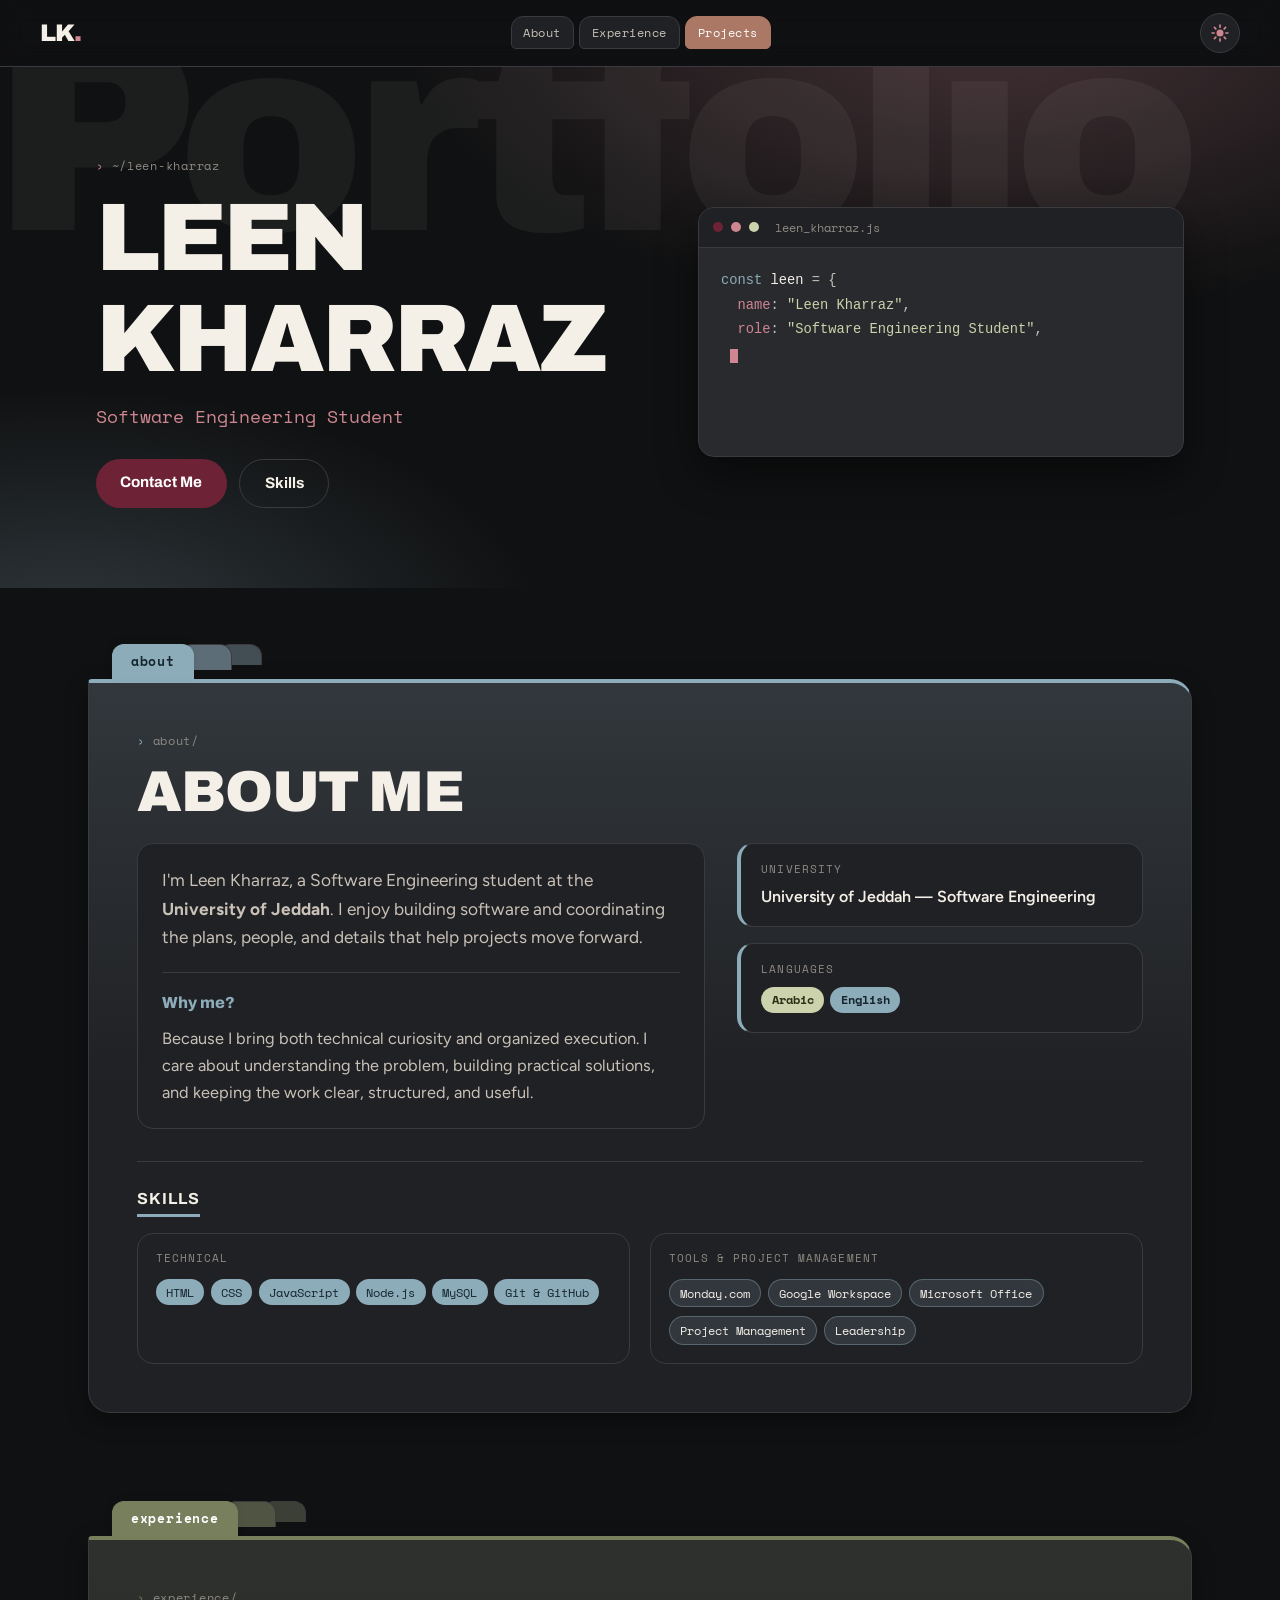
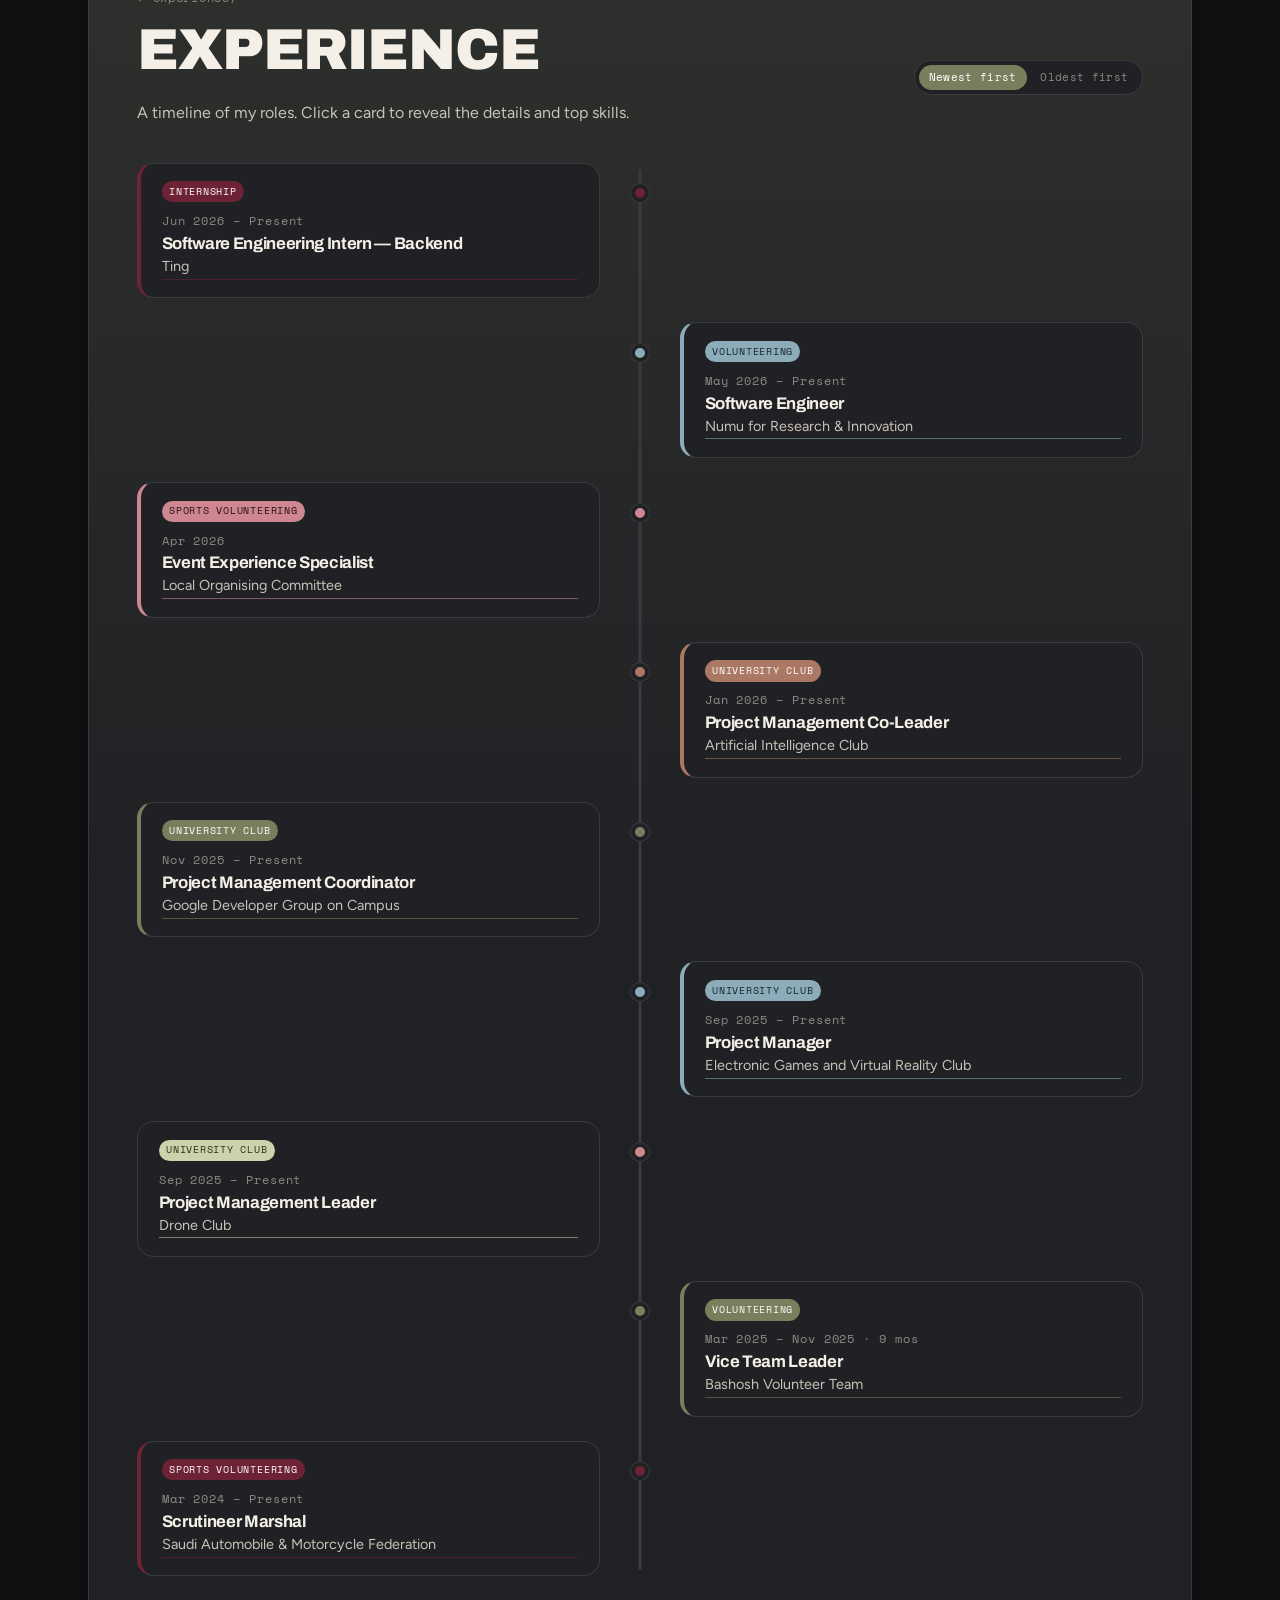
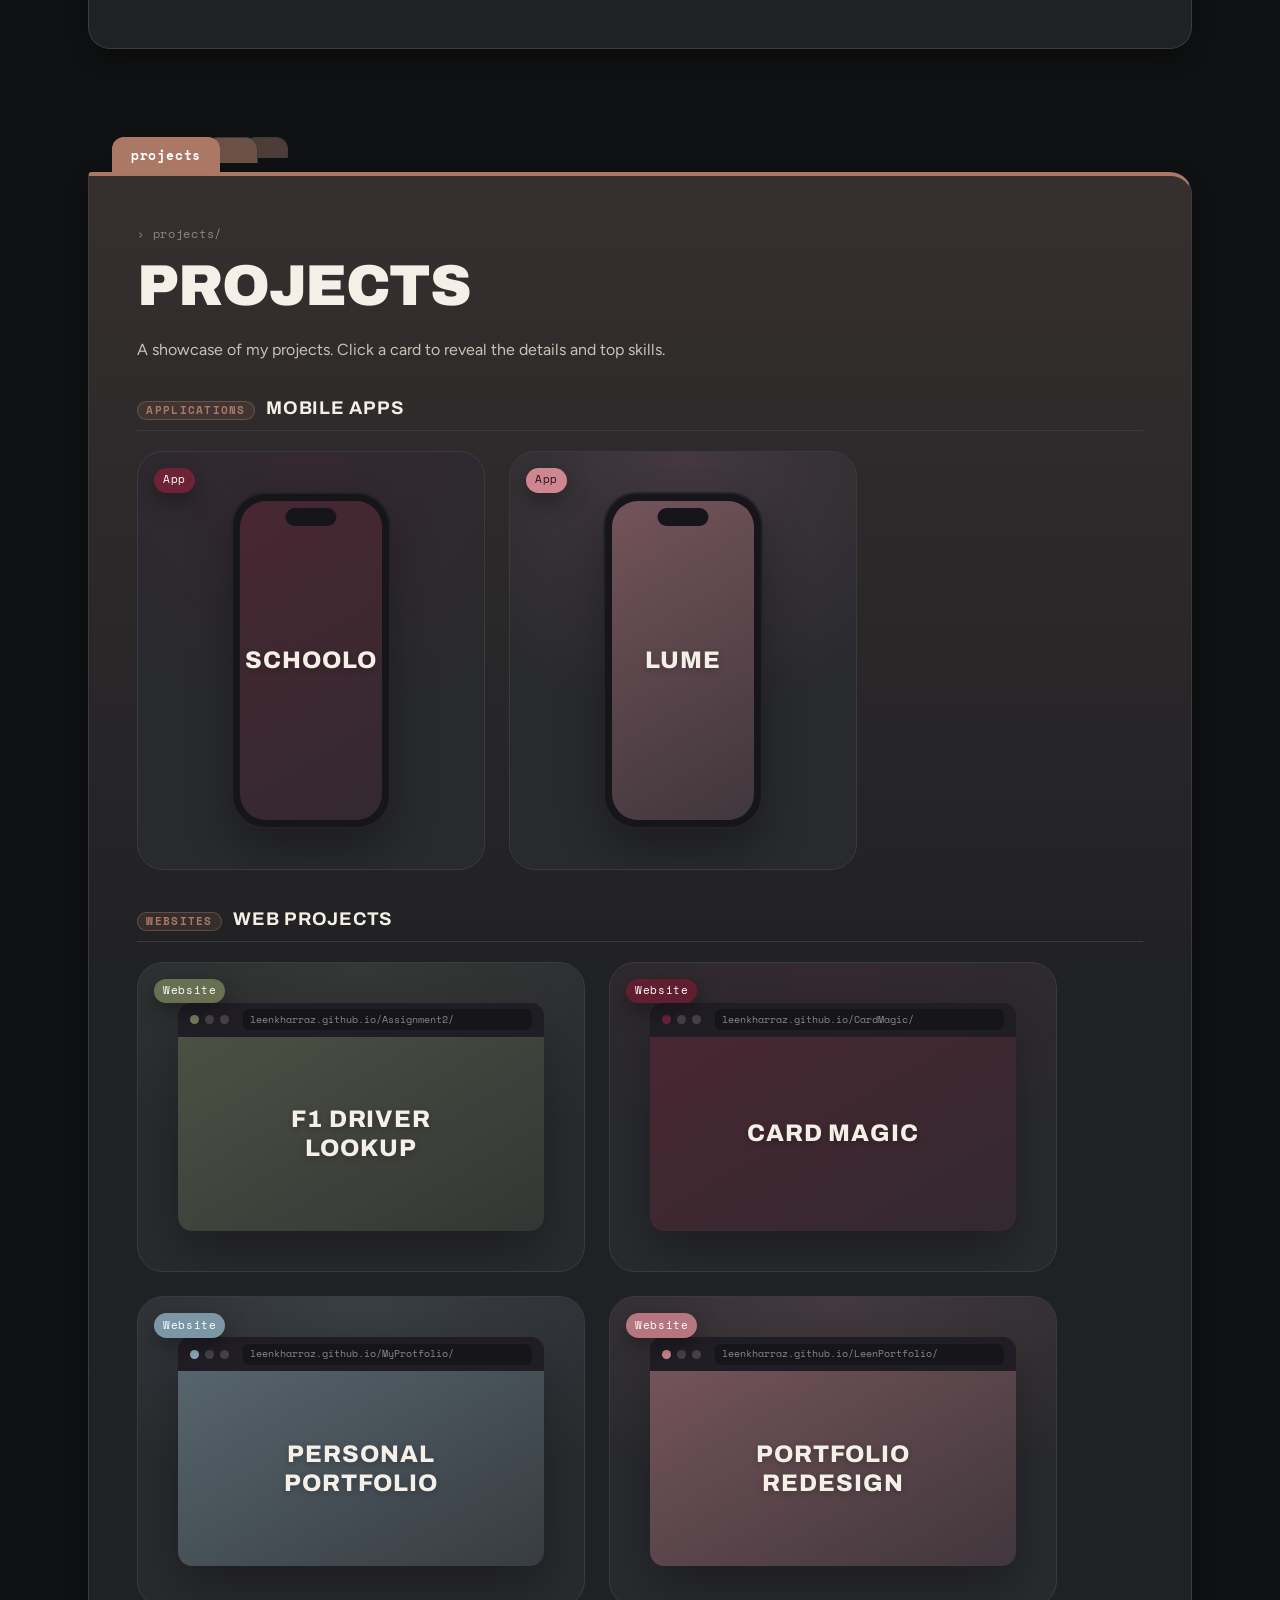
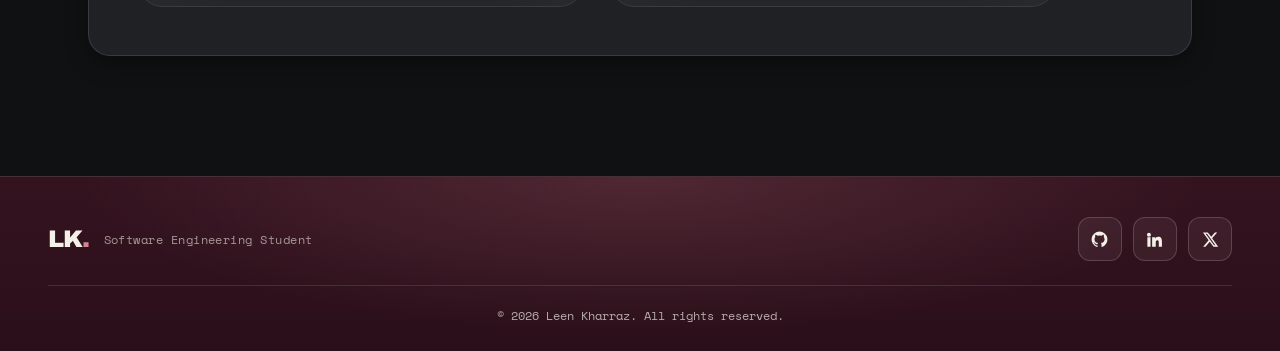
==== index.html @ 5c1cdd9b "Refine light-mode code window, restore race animation, expand race photos, and rework Web Projects g" ====
<!DOCTYPE html>
<html lang="en" data-theme="dark">
<head>
  <meta charset="UTF-8">
  <meta name="viewport" content="width=device-width, initial-scale=1.0">
  <meta name="description" content="Leen Kharraz — Software Engineering Student. Portfolio: experience timeline and projects.">
  <title>Leen Kharraz — Software Engineering Student</title>

  <link rel="preconnect" href="https://fonts.googleapis.com">
  <link rel="preconnect" href="https://fonts.gstatic.com" crossorigin>
  <link href="https://fonts.googleapis.com/css2?family=Archivo:wght@600;700;800;900&family=Figtree:wght@400;500;600&family=Space+Mono:wght@400;700&display=swap" rel="stylesheet">

  <link rel="stylesheet" href="css/style.css">
</head>
<body>

  <!-- ============ NAV ============ -->
  <header class="nav" id="top">
    <a class="nav__brand" href="#top" aria-label="Leen Kharraz — home">
      <span class="logo">LK<span class="logo__dot">.</span></span>
    </a>

    <div class="nav__right">
      <button class="theme-toggle" id="themeToggle" aria-label="Switch to light mode" aria-pressed="false">
        <svg class="theme-toggle__icon icon-sun" viewBox="0 0 24 24" width="20" height="20" aria-hidden="true">
          <circle cx="12" cy="12" r="4.2" fill="currentColor"/>
          <g stroke="currentColor" stroke-width="2" stroke-linecap="round">
            <line x1="12" y1="2.5" x2="12" y2="5"/><line x1="12" y1="19" x2="12" y2="21.5"/>
            <line x1="2.5" y1="12" x2="5" y2="12"/><line x1="19" y1="12" x2="21.5" y2="12"/>
            <line x1="5.3" y1="5.3" x2="7" y2="7"/><line x1="17" y1="17" x2="18.7" y2="18.7"/>
            <line x1="18.7" y1="5.3" x2="17" y2="7"/><line x1="7" y1="17" x2="5.3" y2="18.7"/>
          </g>
        </svg>
        <svg class="theme-toggle__icon icon-moon" viewBox="0 0 24 24" width="20" height="20" aria-hidden="true">
          <path d="M20 14.2A8 8 0 0 1 9.8 4 8 8 0 1 0 20 14.2Z" fill="currentColor"/>
        </svg>
      </button>

      <button class="nav__burger" id="navBurger" aria-label="Open menu" aria-expanded="false" aria-controls="navTabs">
        <span></span><span></span><span></span>
      </button>
    </div>

    <nav aria-label="Main">
      <ul class="nav__tabs" id="navTabs">
        <li><a class="tab" href="#about" data-accent="blue">About</a></li>
        <li><a class="tab" href="#experience" data-accent="olive">Experience</a></li>
        <li><a class="tab" href="#projects" data-accent="mocha">Projects</a></li>
      </ul>
    </nav>
  </header>

  <main>

    <!-- ============ HERO / COVER ============ -->
    <section class="hero" aria-label="Introduction">
      <h2 class="hero__ghost" aria-hidden="true">Portfolio</h2>

      <div class="hero__inner">
        <div class="hero__copy reveal">
          <p class="path-label">~/leen-kharraz</p>
          <h1 class="hero__name">Leen Kharraz</h1>
          <p class="hero__role">Software Engineering Student</p>
        </div>

        <div class="hero__editor reveal" aria-hidden="true">
          <div class="codewin">
            <div class="codewin__bar">
              <span class="codewin__dot codewin__dot--r"></span>
              <span class="codewin__dot codewin__dot--y"></span>
              <span class="codewin__dot codewin__dot--g"></span>
              <span class="codewin__file">leen_kharraz.js</span>
            </div>
            <pre class="codewin__body"><code id="typedCode"></code><span class="codewin__cursor"></span></pre>
          </div>
        </div>

        <div class="hero__cta reveal">
          <a class="btn btn--footer" href="https://linktr.ee/LeenKharraz" target="_blank" rel="noopener">Contact Me</a>
          <a class="btn btn--ghost" href="#skills">Skills</a>
        </div>
      </div>
    </section>

    <!-- ============ ABOUT — dusty blue ============ -->
    <section class="section reveal" id="about" data-accent="blue" aria-labelledby="about-h">
      <div class="foldertabs" aria-hidden="true">
        <span class="foldertabs__tab foldertabs__tab--main">about</span>
        <span class="foldertabs__tab foldertabs__tab--ghost"></span>
        <span class="foldertabs__tab foldertabs__tab--ghost2"></span>
      </div>
      <div class="panel">
        <p class="path-label">about/</p>
        <h2 class="section__title" id="about-h">About Me</h2>
        <div class="about__grid">
          <div class="contentbox about__bio-box">
            <p class="about__bio">
              I'm Leen Kharraz, a Software Engineering student at the <strong>University of Jeddah</strong>.
              I enjoy building software and coordinating the plans, people, and details that
              help projects move forward.
            </p>
            <div class="about__whyme">
              <span class="about__whyme-label">Why me?</span>
              <p class="about__whyme-text">
                Because I bring both technical curiosity and organized execution. I care about
                understanding the problem, building practical solutions, and keeping the work
                clear, structured, and useful.
              </p>
            </div>
          </div>
          <div class="about__facts">
            <div class="filecard">
              <span class="filecard__label">University</span>
              <span class="filecard__value">University of Jeddah — Software Engineering</span>
            </div>
            <div class="filecard">
              <span class="filecard__label">Languages</span>
              <span class="filecard__value">
                <span class="pill pill--sage">Arabic</span>
                <span class="pill pill--blue">English</span>
              </span>
            </div>
          </div>
        </div>

        <!-- Small skills block (hero "Skills" button scrolls here) -->
        <div class="about__skills" id="skills">
          <h3 class="about__skills-h">Skills</h3>
          <div class="skills-mini">
            <div class="skills-mini__group">
              <span class="skills-mini__label">Technical</span>
              <div class="skills-mini__pills">
                <span class="pill pill--blue">HTML</span>
                <span class="pill pill--blue">CSS</span>
                <span class="pill pill--blue">JavaScript</span>
                <span class="pill pill--blue">Node.js</span>
                <span class="pill pill--blue">MySQL</span>
                <span class="pill pill--blue">Git &amp; GitHub</span>
              </div>
            </div>
            <div class="skills-mini__group">
              <span class="skills-mini__label">Tools &amp; Project Management</span>
              <div class="skills-mini__pills">
                <span class="pill pill--soft-a">Monday.com</span>
                <span class="pill pill--soft-a">Google Workspace</span>
                <span class="pill pill--soft-a">Microsoft Office</span>
                <span class="pill pill--soft-a">Project Management</span>
                <span class="pill pill--soft-a">Leadership</span>
              </div>
            </div>
          </div>
        </div>
      </div>
    </section>

    <!-- ============ EXPERIENCE — sage / olive ============ -->
    <section class="section reveal" id="experience" data-accent="olive" aria-labelledby="exp-h">
      <div class="foldertabs" aria-hidden="true">
        <span class="foldertabs__tab foldertabs__tab--main">experience</span>
        <span class="foldertabs__tab foldertabs__tab--ghost"></span>
        <span class="foldertabs__tab foldertabs__tab--ghost2"></span>
      </div>
      <div class="panel">
        <div class="exp-head">
          <div>
            <p class="path-label">experience/</p>
            <h2 class="section__title" id="exp-h">Experience</h2>
          </div>
          <div class="exp-sort" role="group" aria-label="Sort experience by date">
            <button type="button" class="exp-sort__btn is-active" data-sort="desc" aria-pressed="true">Newest first</button>
            <button type="button" class="exp-sort__btn" data-sort="asc" aria-pressed="false">Oldest first</button>
          </div>
        </div>
        <p class="section__lede">A timeline of my roles. Click a card to reveal the details and top skills.</p>

        <!-- Timeline is rendered from the EXPERIENCE data array in js/main.js.
             To add/edit a role or paste a LinkedIn URL, edit that array. -->
        <ol class="timeline" id="timeline"></ol>

        <!-- Race timeline panel, revealed by the Scrutineer Marshal card's "View Races" button. -->
        <div class="race-strip" id="raceStrip" hidden>
          <div class="race-strip__head">
            <p class="path-label">experience/scrutineer/races</p>
            <h3 class="race-strip__title">Scrutineer Marshal — Race Timeline</h3>
            <p class="race-strip__lede">Motorsport events supported since March 2024, newest first.</p>
          </div>
          <div class="race-strip__track" aria-hidden="true">
            <svg class="race-strip__car" id="raceCar" viewBox="0 0 220 70" preserveAspectRatio="xMidYMid meet" focusable="false">
              <g transform="scale(-1,1) translate(-220,0)">
                <ellipse class="car-shadow" cx="110" cy="66" rx="96" ry="4"/>
                <circle class="car-tire" cx="174" cy="52" r="16"/>
                <circle class="car-rim" cx="174" cy="52" r="6.5"/>
                <circle class="car-tire" cx="46" cy="52" r="16"/>
                <circle class="car-rim" cx="46" cy="52" r="6.5"/>
                <path class="car-body" d="M6,46 C6,42 14,40 24,39 L54,31 C66,25 82,20 100,19 C116,18 130,20 142,25 C158,31 172,34 182,37 C190,39 196,42 198,45 L198,47 C198,49 192,50 182,50 L22,50 C12,50 6,49 6,46 Z"/>
                <path class="car-stripe" d="M58,34 L172,41 L172,44.5 L58,37.5 Z"/>
                <path class="car-cockpit" d="M78,29 C82,20 96,17 106,18 C114,19 118,23 115,27 L82,29 Z"/>
                <path class="car-halo" d="M84,28 C88,15 104,13 113,22" fill="none" stroke-width="3" stroke-linecap="round"/>
                <path class="car-nose-tip" d="M6,44 C10,43.5 14,44 16,46 C14,48 9,49 6,47.5 Z"/>
                <rect class="car-wing-plane" x="0" y="52" width="30" height="5" rx="1.5"/>
                <rect class="car-endplate" x="1" y="55" width="3" height="9" rx="1"/>
                <rect class="car-endplate" x="25" y="55" width="3" height="9" rx="1"/>
                <rect class="car-wing-strut" x="195" y="30" width="6" height="20" rx="1.5"/>
                <rect class="car-wing-plane" x="187" y="23" width="27" height="6" rx="1.5"/>
                <rect class="car-endplate" x="186" y="19" width="3" height="13" rx="1"/>
                <rect class="car-endplate" x="212" y="19" width="3" height="13" rx="1"/>
              </g>
            </svg>
          </div>
          <ol class="race-strip__list" id="motorsportTimeline" aria-label="Select a race event"></ol>

          <div class="race-strip__connector" id="raceConnector" aria-hidden="true"></div>

          <!-- Selected race detail card, rendered from MOTORSPORT_RACES in js/main.js -->
          <div class="race-detail" id="raceDetail"></div>
        </div>
      </div>
    </section>

    <!-- ============ PROJECTS — mocha / apricot / burgundy ============ -->
    <section class="section reveal" id="projects" data-accent="mocha" aria-labelledby="proj-h">
      <div class="foldertabs" aria-hidden="true">
        <span class="foldertabs__tab foldertabs__tab--main">projects</span>
        <span class="foldertabs__tab foldertabs__tab--ghost"></span>
        <span class="foldertabs__tab foldertabs__tab--ghost2"></span>
      </div>
      <div class="panel">
        <p class="path-label">projects/</p>
        <h2 class="section__title" id="proj-h">Projects</h2>
        <p class="section__lede">A showcase of my projects. Click a card to reveal the details and top skills.</p>

        <!-- Projects render from the PROJECTS data in js/main.js.
             Each entry has: name, type, badge, frame ('phone'|'browser'),
             accent, description, role, tags[], link. Edit there. -->
        <div class="showcase">
          <section class="showcase__group" aria-labelledby="apps-h">
            <h3 class="showcase__group-h" id="apps-h"><span class="showcase__group-kicker">Applications</span> Mobile Apps</h3>
            <div class="showcase__grid showcase__grid--apps" id="appsGrid"></div>
          </section>

          <section class="showcase__group" aria-labelledby="sites-h">
            <h3 class="showcase__group-h" id="sites-h"><span class="showcase__group-kicker">Websites</span> Web Projects</h3>
            <div class="showcase__grid showcase__grid--sites" id="sitesGrid"></div>
          </section>
        </div>
      </div>
    </section>

  </main>

  <!-- ============ FOOTER — integrated bottom band ============ -->
  <footer class="footer" id="contact">
    <div class="footer__inner">
      <div class="footer__brand">
        <span class="logo footer__logo">LK<span class="logo__dot">.</span></span>
        <span class="footer__tag">Software Engineering Student</span>
      </div>
      <div class="footer__icons">
        <a class="iconbtn" href="https://github.com/leenkharraz" target="_blank" rel="noopener" aria-label="GitHub profile" data-tip="GitHub">
          <svg viewBox="0 0 24 24" aria-hidden="true"><path d="M12 2a10 10 0 0 0-3.16 19.49c.5.09.68-.22.68-.48v-1.7c-2.78.6-3.37-1.34-3.37-1.34-.45-1.16-1.11-1.47-1.11-1.47-.91-.62.07-.6.07-.6 1 .07 1.53 1.03 1.53 1.03.9 1.53 2.36 1.09 2.94.83.09-.65.35-1.09.63-1.34-2.22-.25-4.55-1.11-4.55-4.94 0-1.09.39-1.98 1.03-2.68-.1-.25-.45-1.27.1-2.65 0 0 .84-.27 2.75 1.02a9.5 9.5 0 0 1 5 0c1.91-1.29 2.75-1.02 2.75-1.02.55 1.38.2 2.4.1 2.65.64.7 1.03 1.59 1.03 2.68 0 3.84-2.34 4.68-4.57 4.93.36.31.68.92.68 1.85v2.74c0 .27.18.58.69.48A10 10 0 0 0 12 2Z" fill="currentColor"/></svg>
        </a>
        <a class="iconbtn" href="https://www.linkedin.com/in/leen-kharraz-a57869280" target="_blank" rel="noopener" aria-label="LinkedIn profile" data-tip="LinkedIn">
          <svg viewBox="0 0 24 24" aria-hidden="true"><path d="M4.98 3.5A2.5 2.5 0 1 1 5 8.5a2.5 2.5 0 0 1-.02-5ZM3 9h4v12H3Zm6 0h3.8v1.7h.05c.53-1 1.83-2.05 3.77-2.05 4.03 0 4.78 2.65 4.78 6.1V21h-4v-5.3c0-1.27-.02-2.9-1.77-2.9-1.77 0-2.04 1.38-2.04 2.8V21H9Z" fill="currentColor"/></svg>
        </a>
        <a class="iconbtn" href="https://x.com/leenkh7" target="_blank" rel="noopener" aria-label="X (Twitter) profile" data-tip="X">
          <svg viewBox="0 0 24 24" aria-hidden="true"><path d="M17.53 3H20.5l-6.49 7.42L21.75 21h-6l-4.7-6.15L5.67 21H2.7l6.94-7.94L2.5 3h6.15l4.25 5.62L17.53 3Zm-1.05 16.2h1.64L7.6 4.72H5.84L16.48 19.2Z" fill="currentColor"/></svg>
        </a>
      </div>
    </div>
    <p class="footer__copy">© 2026 Leen Kharraz. All rights reserved.</p>
  </footer>

  <script src="js/main.js"></script>
</body>
</html>
---- css/style.css ----
﻿/* ============================================================
   LEEN YOUSEF — PORTFOLIO STYLESHEET (v3)
   Folder/file system concept · Dark mode default + light theme
   Mobile-first. Breakpoints: 480 / 768 / 1024 / 1440
   ------------------------------------------------------------
   CONTENTS
   1.  Theme tokens (:root dark default, [data-theme="light"])
   2.  Reset & base
   3.  Utilities (path-labels, pills, buttons, placeholders, accents)
   4.  Nav + theme toggle + hamburger
   5.  Hero / cover (ghost title, code-editor window, typing animation)
   6.  Sections (shared)
   7.  About
   8.  Technical Skills
   9.  Experience timeline
   10. Projects (folder grid)
   11. Leadership & Volunteering (cards)
   12. Motorsport (gallery)
   13. Certificates / achievements (stat badges)
   14. Contact (icon-only buttons)
   15. Footer
   16. Animations & reduced motion
   ============================================================ */


/* ============================================================
   1. THEME TOKENS
   Default = DARK (set on <html data-theme="dark">).
   Raw accent hexes are shared; only semantic tokens swap.
   ============================================================ */
:root,
[data-theme="dark"] {
  /* Accents (shared across themes) */
  --apricot: #CE8690;
  --berry:   #6E2236;
  --olive:   #777F5D;
  --sage:    #CCD2AB;
  --mocha:   #AA7864;
  --blue:    #8DACBA;

  /* Dark semantic tokens */
  --bg:        #101112;  /* main background */
  --bg-soft:   #171819;  /* soft background bands */
  --card:      #202124;  /* card background */
  --card-hi:   #292A2E;  /* elevated card */
  --text:      #F4EFE7;  /* primary text */
  --text-2:    #C9C1B7;  /* secondary text */
  --text-mut:  #8E8982;  /* muted text */
  --border:    #3A3A3F;  /* borders */

  --glow-apricot: rgba(206, 134, 144, 0.28);
  --glow-blue:    rgba(141, 172, 186, 0.25);
  --glow-green:   rgba(119, 127, 93, 0.25);

  --shadow: 0 18px 40px rgba(0, 0, 0, 0.45);
  --shadow-sm: 0 8px 22px rgba(0, 0, 0, 0.35);

  /* On-accent text colors that stay readable in dark */
  --on-apricot: #2A1015;
  --on-sage:    #2C3018;
  --on-blue:    #16262E;
  --on-berry:   #FFFFFF;
  --on-olive:   #FFFFFF;
  --on-mocha:   #FFFFFF;
}

[data-theme="light"] {
  --bg:        #F6F1EB;
  --bg-soft:   #F8F4EE;
  --card:      #FFFFFF;
  --card-hi:   #F5ECE6;
  --text:      #2F2A26;
  --text-2:    #665E55;
  --text-mut:  #8E8578;
  --border:    #D6C9BF;

  --glow-apricot: rgba(206, 134, 144, 0.24);
  --glow-blue:    rgba(141, 172, 186, 0.24);
  --glow-green:   rgba(119, 127, 93, 0.22);

  --shadow: 0 18px 40px rgba(46, 38, 33, 0.12);
  --shadow-sm: 0 8px 22px rgba(46, 38, 33, 0.08);

  --on-apricot: #48191D;
  --on-sage:    #3C4126;
  --on-blue:    #1F3540;
  --on-berry:   #FFFFFF;
  --on-olive:   #FFFFFF;
  --on-mocha:   #FFFFFF;
}

:root {
  --font-display: 'Archivo', sans-serif;
  --font-body:    'Figtree', sans-serif;
  --font-mono:    'Space Mono', monospace;
  --radius-lg: 26px;
  --radius-md: 16px;
  --radius-sm: 10px;
  --radius-pill: 999px;
  --section-pad: clamp(3.5rem, 8vw, 7rem);
  --content-max: 1200px;
}


/* ============================================================
   2. RESET & BASE
   ============================================================ */
*, *::before, *::after { box-sizing: border-box; margin: 0; padding: 0; }

html { scroll-behavior: smooth; scroll-padding-top: 5.5rem; }

body {
  background: var(--bg);
  color: var(--text);
  font-family: var(--font-body);
  font-size: 1rem;
  line-height: 1.65;
  -webkit-font-smoothing: antialiased;
  transition: background 0.4s ease, color 0.4s ease;
}

img { max-width: 100%; display: block; }
a { color: var(--apricot); }
ul, ol { list-style: none; }

h1, h2, h3, h4 {
  font-family: var(--font-display);
  line-height: 1.05;
  letter-spacing: -0.02em;
}

:focus-visible {
  outline: 3px solid var(--blue);
  outline-offset: 3px;
  border-radius: 6px;
}


/* ============================================================
   3. UTILITIES
   ============================================================ */

/* File-path style eyebrow labels (folder/file concept) */
.path-label {
  font-family: var(--font-mono);
  font-size: 0.78rem;
  letter-spacing: 0.06em;
  color: var(--text-mut);
  margin-bottom: 0.7rem;
}
.path-label::before { content: "› "; color: var(--apricot); }

/* Pills — tags for skills, tech, languages, races */
.pill {
  display: inline-block;
  font-family: var(--font-mono);
  font-size: 0.72rem;
  padding: 0.32em 0.9em;
  border-radius: var(--radius-pill);
  margin: 0.15rem 0.15rem 0.15rem 0;
  white-space: nowrap;
}
.pill--apricot { background: var(--apricot); color: var(--on-apricot); }
.pill--berry   { background: var(--berry);   color: var(--on-berry); }
.pill--olive   { background: var(--olive);   color: var(--on-olive); }
.pill--sage    { background: var(--sage);    color: var(--on-sage); }
.pill--mocha   { background: var(--mocha);   color: var(--on-mocha); }
.pill--blue    { background: var(--blue);    color: var(--on-blue); }
/* Soft, section-accent-tinted pill — same hue family as the section's own
   --a, one shade quieter than a solid pill. Used to keep related pill
   groups (e.g. Skills) visually unified rather than each a different hue. */
.pill--soft-a {
  background: color-mix(in srgb, var(--a, var(--blue)) 16%, transparent);
  color: var(--text);
  border: 1px solid color-mix(in srgb, var(--a, var(--blue)) 40%, transparent);
}

/* Buttons */
.btn {
  display: inline-block;
  font-family: var(--font-display);
  font-weight: 700;
  font-size: 0.95rem;
  padding: 0.7em 1.6em;
  border-radius: var(--radius-pill);
  text-decoration: none;
  transition: transform 0.18s ease, background 0.18s ease, color 0.18s ease, box-shadow 0.18s ease;
}
.btn--solid { background: var(--apricot); color: var(--on-apricot); }
.btn--solid:hover { transform: translateY(-2px); box-shadow: 0 8px 26px var(--glow-apricot); }
/* Footer-inspired CTA — the hero's "Contact Me" button, pulled into the same
   deep-berry family as the footer band (the footer's own gradient is a
   custom-darkened burgundy; --berry is the closest existing token to that
   family, so no new color is introduced). --on-berry is white in both
   themes, since berry is dark enough on its own that it never needs a
   theme-swapped ink the way apricot/blue do. */
.btn--footer { background: var(--berry); color: var(--on-berry); }
.btn--footer:hover {
  transform: translateY(-2px);
  box-shadow: 0 8px 26px color-mix(in srgb, var(--berry) 40%, transparent);
}
/* Accent-matched CTA — used where a button should follow its own card's
   accent (--a/--a-ink) instead of the site-wide apricot, e.g. project
   "Visit Site" buttons, so each project's button matches its own theme. */
.btn--accent { background: var(--a, var(--apricot)); color: var(--a-ink, var(--on-apricot)); }
.btn--accent:hover { transform: translateY(-2px); box-shadow: 0 8px 26px color-mix(in srgb, var(--a, var(--apricot)) 35%, transparent); }
.btn--ghost { border: 1.5px solid var(--border); color: var(--text); }
.btn--ghost:hover { border-color: var(--apricot); color: var(--apricot); transform: translateY(-2px); }
.btn--small { font-size: 0.78rem; padding: 0.5em 1.15em; }
.btn[aria-disabled="true"] { opacity: 0.5; pointer-events: none; }

/* Placeholder text — obvious so nothing ships unfilled */
.placeholder-text {
  color: var(--mocha);
  font-style: italic;
  background: repeating-linear-gradient(-45deg,
    transparent 0 10px, color-mix(in srgb, var(--mocha) 14%, transparent) 10px 20px);
  border-radius: var(--radius-sm);
  padding: 0.3em 0.55em;
}


/* ============================================================
   4. NAV + THEME TOGGLE + HAMBURGER
   ============================================================ */
.nav {
  position: sticky;
  top: 0;
  z-index: 100;
  display: flex;
  align-items: center;
  justify-content: space-between;
  gap: 1rem;
  padding: 0.8rem clamp(1rem, 4vw, 2.5rem);
  background: color-mix(in srgb, var(--bg) 82%, transparent);
  backdrop-filter: blur(12px);
  border-bottom: 1px solid var(--border);
}
.nav__brand { text-decoration: none; display: inline-flex; align-items: center; }
/* "LK." text logo — sharp, no image. Colors adapt per theme. */
.logo {
  font-family: var(--font-display);
  font-weight: 900;
  font-size: 1.5rem;
  letter-spacing: -0.04em;
  line-height: 1;
  color: var(--logo-ink);
  transition: color 0.3s ease;
}
.logo__dot { color: var(--berry); }
/* Dark mode: LK in soft cream, dot apricot for warmth on dark */
[data-theme="dark"] { --logo-ink: #F4EFE7; }
[data-theme="dark"] .logo__dot { color: var(--apricot); }
/* Light mode: LK in dark charcoal, dot burgundy */
[data-theme="light"] { --logo-ink: #1E1A18; }
[data-theme="light"] .logo__dot { color: var(--berry); }

.nav__right { display: flex; align-items: center; gap: 0.5rem; order: 3; }

/* Theme toggle sun/moon */
.theme-toggle {
  position: relative;
  width: 40px; height: 40px;
  border-radius: 50%;
  border: 1px solid var(--border);
  background: var(--card);
  cursor: pointer;
  color: var(--apricot);
  display: grid;
  place-items: center;
  transition: border-color 0.2s ease, transform 0.2s ease;
}
.theme-toggle:hover { border-color: var(--apricot); transform: rotate(12deg); }
.theme-toggle__icon {
  position: absolute;
  transition: opacity 0.35s ease, transform 0.45s ease;
}
/* Dark theme active → offer the SUN (switch to light) */
[data-theme="dark"] .icon-sun  { opacity: 1; transform: rotate(0) scale(1); }
[data-theme="dark"] .icon-moon { opacity: 0; transform: rotate(-90deg) scale(0.4); }
/* Light theme active → offer the MOON (switch to dark) */
[data-theme="light"] .icon-sun  { opacity: 0; transform: rotate(90deg) scale(0.4); }
[data-theme="light"] .icon-moon { opacity: 1; transform: rotate(0) scale(1); }

/* Nav tabs */
.nav__tabs { display: none; gap: 0.35rem; flex-wrap: wrap; order: 2; }
.nav__tabs.is-open {
  display: flex;
  position: absolute;
  top: 100%; left: 0; right: 0;
  flex-direction: column;
  gap: 0.4rem;
  background: color-mix(in srgb, var(--bg) 92%, transparent);
  backdrop-filter: blur(12px);
  border-bottom: 1px solid var(--border);
  padding: 1rem clamp(1rem, 4vw, 2.5rem) 1.25rem;
  box-shadow: var(--shadow-sm);
}
.tab {
  display: inline-block;
  font-family: var(--font-mono);
  font-size: 0.74rem;
  letter-spacing: 0.04em;
  color: var(--text-2);
  text-decoration: none;
  padding: 0.5em 1em;
  background: var(--card);
  border: 1px solid var(--border);
  border-radius: 12px 12px 5px 5px; /* folder-tab shape */
  transition: background 0.18s ease, color 0.18s ease, transform 0.18s ease, border-color 0.18s ease;
}
.tab:hover { color: var(--text); border-color: var(--apricot); transform: translateY(-2px); }
.tab.is-active { background: var(--apricot); color: var(--on-apricot); border-color: var(--apricot); }
/* Active tab matches the accent of the section it links to (data-accent
   mirrors the same attribute/value already set on each <section>), so the
   navbar visually echoes wherever you are on the page instead of every
   active tab turning the same apricot regardless of section. */
.tab[data-accent="blue"].is-active   { background: var(--blue);   color: var(--on-blue);   border-color: var(--blue); }
.tab[data-accent="olive"].is-active  { background: var(--olive);  color: var(--on-olive);  border-color: var(--olive); }
.tab[data-accent="mocha"].is-active  { background: var(--mocha);  color: var(--on-mocha);  border-color: var(--mocha); }

/* Hamburger */
.nav__burger { display: flex; flex-direction: column; gap: 5px; background: none; border: none; cursor: pointer; padding: 0.4rem; }
.nav__burger span { width: 24px; height: 3px; border-radius: 2px; background: var(--text); transition: transform 0.25s ease, opacity 0.25s ease; }
.nav__burger[aria-expanded="true"] span:nth-child(1) { transform: translateY(8px) rotate(45deg); }
.nav__burger[aria-expanded="true"] span:nth-child(2) { opacity: 0; }
.nav__burger[aria-expanded="true"] span:nth-child(3) { transform: translateY(-8px) rotate(-45deg); }

@media (min-width: 1024px) {
  .nav__burger { display: none; }
  .nav__tabs { display: flex; }
}


/* ============================================================
   5. HERO / COVER — the strongest section
   ============================================================ */
.hero {
  position: relative;
  overflow: hidden;
  padding: clamp(3rem, 7vw, 6rem) clamp(1.25rem, 5vw, 3rem) clamp(3rem, 7vw, 5rem);
  background:
    radial-gradient(1000px 500px at 78% -10%, var(--glow-apricot), transparent 60%),
    radial-gradient(800px 420px at 5% 110%, var(--glow-blue), transparent 60%);
}
/* Light mode: the blue glow reads as a greenish-gray wash against the warm
   cream background at full strength, so it's dialed back — apricot stays
   the dominant hero tone and blue becomes a much quieter second accent. */
[data-theme="light"] .hero {
  background:
    radial-gradient(1000px 500px at 78% -10%, var(--glow-apricot), transparent 60%),
    radial-gradient(800px 420px at 5% 110%, color-mix(in srgb, var(--glow-blue) 45%, transparent), transparent 60%);
}
/* Giant ghost "Portfolio" behind everything */
.hero__ghost {
  position: absolute;
  top: -0.15em; left: -0.03em;
  margin: 0;
  font-size: clamp(5rem, 22vw, 20rem);
  font-weight: 900;
  letter-spacing: -0.04em;
  line-height: 0.8;
  color: var(--text);
  opacity: 0.05;
  pointer-events: none;
  user-select: none;
}
.hero__inner {
  position: relative;
  max-width: 42rem;
  margin: 0 auto;
  display: grid;
  gap: clamp(1.5rem, 4vw, 2.25rem);
  grid-template-areas: "copy" "editor" "cta";
}
.hero__copy { grid-area: copy; }
.hero__editor { grid-area: editor; }
.hero__cta { grid-area: cta; }
.hero__name {
  font-size: clamp(2.8rem, 9vw, 6rem);
  font-weight: 900;
  text-transform: uppercase;
  letter-spacing: -0.03em;
}
.hero__role {
  font-family: var(--font-mono);
  font-size: clamp(0.85rem, 2.2vw, 1.1rem);
  color: var(--apricot);
  margin-top: 0.8rem;
}
/* Apricot is the hero's own signature accent (ghost glow, cursor, codewin
   dot) — using it here ties the role line back into the hero's existing
   identity instead of the unrelated blue it had before. In light mode the
   raw pastel apricot fails contrast against the cream background, so it
   swaps to --on-apricot, the darker ink already defined in the same
   apricot family, purpose-built for readable text use. */
[data-theme="light"] .hero__role { color: var(--on-apricot); }
.hero__pipe { color: var(--text-mut); }
.hero__cta { display: flex; flex-wrap: wrap; gap: 0.8rem; }

/* Code-editor style hero card, typed with a JS typewriter (see typeHeroCode). */
.hero__editor {
  position: relative;
  width: 100%;
  align-self: center;
}
.codewin {
  width: 100%;
  border-radius: var(--radius-md);
  overflow: hidden;
  border: 1px solid var(--border);
  background: var(--card-hi);
  box-shadow: var(--shadow);
}
.codewin__bar {
  display: flex;
  align-items: center;
  gap: 0.5rem;
  padding: 0.65rem 0.9rem;
  background: var(--card);
  border-bottom: 1px solid var(--border);
}
.codewin__dot { width: 10px; height: 10px; border-radius: 50%; flex: none; }
.codewin__dot--r { background: var(--berry); }
.codewin__dot--y { background: var(--apricot); }
.codewin__dot--g { background: var(--sage); }
.codewin__file {
  margin-left: 0.5rem;
  font-family: var(--font-mono);
  font-size: 0.72rem;
  color: var(--text-mut);
}
.codewin__body {
  margin: 0;
  padding: 1.25rem 1.4rem 1.5rem;
  font-family: var(--font-mono);
  font-size: clamp(0.72rem, 1.7vw, 0.86rem);
  line-height: 1.7;
  color: var(--text-2);
  white-space: pre-wrap;
  word-break: break-word;
  min-height: 13rem;
}
.tok--kw  { color: var(--blue); }
.tok--var { color: var(--text); }
.tok--key { color: var(--apricot); }
.tok--str { color: var(--sage); }
.codewin__cursor {
  display: inline-block;
  width: 0.55em;
  height: 1em;
  margin-left: 1px;
  background: var(--apricot);
  vertical-align: text-bottom;
  animation: cursor-blink 1s steps(1) infinite;
}

@keyframes cursor-blink { 0%, 49% { opacity: 1; } 50%, 100% { opacity: 0; } }

/* Light mode only: the code window uses a soft warm dusty-rose surface
   (#E6DAD6, exact) — light, clean, slightly darker than the cream page
   background so the editor still reads as its own panel, with a softer
   shadow to suit the lighter surface. Syntax tokens swap to deeper
   in-family inks (burgundy / dusty blue / olive) for strong contrast.
   Dark mode keeps its original panel and token colors untouched. */
[data-theme="light"] .codewin {
  background: #E6DAD6; /* exact requested light-mode editor tone */
  border-color: #CBB8B3;
  box-shadow: 0 16px 34px rgba(46, 38, 33, 0.10);
}
[data-theme="light"] .codewin__bar {
  background: #D8C8C4; /* header band, one step deeper for definition */
  border-bottom-color: #CBB8B3;
}
[data-theme="light"] .codewin__file { color: #6D605C; }
[data-theme="light"] .codewin__body { color: #2C2725; }
[data-theme="light"] .codewin .tok--var { color: #2C2725; }
[data-theme="light"] .codewin .tok--kw  { color: #557A8A; } /* dusty blue accent */
[data-theme="light"] .codewin .tok--key { color: #7E1F3D; } /* burgundy accent */
[data-theme="light"] .codewin .tok--str { color: #657052; } /* olive accent */
[data-theme="light"] .codewin .codewin__cursor { background: #7E1F3D; }

/* Desktop/laptop: name + role + buttons on the left, code card on the right */
@media (min-width: 900px) {
  .hero__inner {
    max-width: 68rem;
    grid-template-columns: 1.05fr 0.95fr;
    grid-template-areas: "copy   editor" "cta    editor";
    column-gap: clamp(2.5rem, 5vw, 4rem);
    row-gap: 1.75rem;
    align-items: center;
  }
  .hero__copy { align-self: end; }
  .hero__cta { align-self: start; }
}


/* ============================================================
   6. SECTIONS (shared)
   ============================================================ */
.section {
  max-width: var(--content-max);
  margin: 0 auto;
  padding: clamp(2rem, 5vw, 3.5rem) clamp(1.25rem, 5vw, 3rem);
}
/* the panel already carries the block; keep breathing room between sections */
.section + .section { padding-top: clamp(1rem, 3vw, 2rem); }
.section__title {
  font-size: clamp(2rem, 6vw, 3.6rem);
  font-weight: 900;
  text-transform: uppercase;
  margin-bottom: 1.25rem;
}
.section__lede { max-width: 44rem; color: var(--text-2); margin-bottom: 2.25rem; }

/* Per-section accent hook: --a = accent, --a-ink = readable text on that accent */
[data-accent="apricot"] { --a: var(--apricot); --a-ink: var(--on-apricot); }
[data-accent="berry"]   { --a: var(--berry);   --a-ink: var(--on-berry); }
[data-accent="olive"]   { --a: var(--olive);   --a-ink: var(--on-olive); }
[data-accent="blue"]    { --a: var(--blue);    --a-ink: var(--on-blue); }
[data-accent="mocha"]   { --a: var(--mocha);   --a-ink: var(--on-mocha); }
[data-accent="sage"]    { --a: var(--sage);    --a-ink: var(--on-sage); }
.section .section__title { color: var(--text); }
.section .path-label::before { color: var(--a, var(--apricot)); }

/* --- Folder-tab section headers (decorative, not navigation) ---
   One main tab + two faded tabs stacked behind it, sitting on the
   panel's top edge so each section reads like a labeled folder. */
.foldertabs {
  display: inline-flex;
  align-items: flex-end;
  margin-left: clamp(0.5rem, 2vw, 1.5rem);
  position: relative;
  z-index: 2;
}
.foldertabs__tab {
  border-radius: 12px 12px 0 0;
  font-family: var(--font-mono);
  border: 1px solid var(--border);
  border-bottom: none;
}
.foldertabs__tab--main {
  background: var(--a);
  color: var(--a-ink);
  border-color: var(--a);
  padding: 0.5em 1.4em;
  font-size: 0.8rem;
  font-weight: 700;
  letter-spacing: 0.06em;
  z-index: 3;
  box-shadow: 0 -3px 10px rgba(0, 0, 0, 0.05);
}
.foldertabs__tab--ghost,
.foldertabs__tab--ghost2 {
  align-self: flex-start;
  margin-left: -14px;
  background: color-mix(in srgb, var(--a) 55%, var(--card));
}
.foldertabs__tab--ghost  { width: 52px; height: 26px; z-index: 2; }
.foldertabs__tab--ghost2 { width: 44px; height: 21px; z-index: 1;
  background: color-mix(in srgb, var(--a) 32%, var(--card)); }

/* --- Large colored section panel --- */
.panel {
  position: relative;
  border: 1px solid var(--border);
  border-top: 4px solid var(--a, var(--apricot));
  border-radius: 4px 22px 22px 22px; /* squared corner where the tab attaches */
  padding: clamp(1.6rem, 4vw, 3rem);
  background:
    linear-gradient(180deg,
      color-mix(in srgb, var(--a) 9%, var(--panel-base)) 0%,
      var(--panel-base) 60%);
  box-shadow: var(--shadow-sm);
}
[data-theme="light"] { --panel-base: #FFFFFF; }
[data-theme="dark"]  { --panel-base: var(--card); }
/* Light mode: a lighter per-section tint than the base rule so About,
   Experience, and Projects read as one consistent white/cream card system
   with a quiet accent hint, instead of three differently-colored blocks. */
[data-theme="light"] .panel {
  background:
    linear-gradient(180deg,
      color-mix(in srgb, var(--a) 5%, var(--panel-base)) 0%,
      var(--panel-base) 55%);
}
[data-theme="dark"] .panel {
  background:
    linear-gradient(180deg,
      color-mix(in srgb, var(--a) 16%, var(--card)) 0%,
      var(--card) 55%);
}

/* Generic rounded content box used inside panels */
.contentbox {
  background: var(--card);
  border: 1px solid var(--border);
  border-radius: var(--radius-md);
  padding: 1.4rem 1.5rem;
}


/* ============================================================
   7. ABOUT
   ============================================================ */
.about__grid { display: grid; gap: 2rem; }
.about__bio { font-size: 1.08rem; max-width: 40rem; color: var(--text-2); }
.about__facts { display: grid; gap: 1rem; align-content: start; }

/* "Why me?" callout — a small accent heading + paragraph, not a loud banner */
.about__whyme {
  margin-top: 1.25rem;
  padding-top: 1.1rem;
  border-top: 1px solid var(--border);
  max-width: 40rem;
}
.about__whyme-label {
  display: block;
  font-family: var(--font-display);
  font-weight: 800;
  font-size: 1rem;
  color: var(--a, var(--blue));
  margin-bottom: 0.5rem;
}
.about__whyme-text { color: var(--text-2); font-size: 1.02rem; }

.filecard {
  background: var(--card);
  border: 1px solid var(--border);
  border-left: 4px solid var(--a, var(--apricot));
  border-radius: var(--radius-md);
  padding: 1rem 1.25rem;
}
.filecard__label {
  display: block;
  font-family: var(--font-mono);
  font-size: 0.7rem;
  letter-spacing: 0.1em;
  text-transform: uppercase;
  color: var(--text-mut);
  margin-bottom: 0.35rem;
}
.filecard__value { font-weight: 600; color: var(--text); }

@media (min-width: 768px) { .about__grid { grid-template-columns: 1.4fr 1fr; } }

/* Small skills block under About (hero "Skills" button target) */
.about__skills {
  margin-top: 2rem;
  padding-top: 1.5rem;
  border-top: 1px solid var(--border);
  scroll-margin-top: 6rem;
}
.about__skills-h {
  font-size: 1rem;
  text-transform: uppercase;
  letter-spacing: 0.06em;
  margin-bottom: 1rem;
  padding-bottom: 0.4rem;
  border-bottom: 3px solid var(--a, var(--blue));
  display: inline-block;
}
.skills-mini { display: grid; gap: 1.25rem; }
@media (min-width: 640px) { .skills-mini { grid-template-columns: 1fr 1fr; } }
.skills-mini__group {
  background: var(--card);
  border: 1px solid var(--border);
  border-radius: var(--radius-md);
  padding: 1rem 1.1rem;
  transition: transform 0.25s ease, box-shadow 0.25s ease, border-color 0.25s ease;
}
.skills-mini__group:hover {
  transform: translateY(-3px);
  box-shadow: var(--shadow-sm);
  border-color: color-mix(in srgb, var(--a, var(--blue)) 30%, transparent);
}
.skills-mini__label {
  display: block;
  font-family: var(--font-mono);
  font-size: 0.68rem;
  letter-spacing: 0.1em;
  text-transform: uppercase;
  color: var(--text-mut);
  margin-bottom: 0.55rem;
}
.skills-mini__pills { display: flex; flex-wrap: wrap; gap: 0.25rem; }
.skills-mini__pills .pill {
  transition: transform 0.2s ease, box-shadow 0.2s ease;
}
.skills-mini__pills .pill:hover {
  transform: translateY(-2px);
  box-shadow: 0 8px 20px rgba(0, 0, 0, 0.08);
}


/* ============================================================
   8. TECHNICAL SKILLS
   ============================================================ */
.skills__grid { display: grid; gap: 1.5rem; }
@media (min-width: 768px)  { .skills__grid { grid-template-columns: 1fr 1fr; } }
@media (min-width: 1024px) { .skills__grid { grid-template-columns: repeat(3, 1fr); } }

.skills__group {
  background: var(--card);
  border: 1px solid var(--border);
  border-radius: var(--radius-lg);
  padding: 1.6rem 1.4rem;
}
.skills__h {
  font-size: 1rem;
  text-transform: uppercase;
  letter-spacing: 0.05em;
  margin-bottom: 1rem;
  padding-bottom: 0.55rem;
  border-bottom: 3px solid var(--blue);
  display: inline-block;
}
.skills__h--blue  { border-color: var(--blue); }
.skills__h--olive { border-color: var(--olive); }
.skills__h--berry { border-color: var(--berry); }
.skills__pills { display: flex; flex-wrap: wrap; gap: 0.25rem; }


/* ============================================================
   9. EXPERIENCE TIMELINE
   ============================================================ */
.timeline { position: relative; margin-top: 1rem; padding-left: 2rem; }
.timeline::before {
  content: ""; position: absolute; left: 8px; top: 6px; bottom: 6px;
  width: 3px; border-radius: 2px; background: var(--border);
}
.tl-item { position: relative; margin-bottom: 1.5rem; }
.tl-dot {
  position: absolute; left: -2rem; top: 1.35rem;
  width: 18px; height: 18px; border-radius: 50%;
  border: 4px solid var(--panel-base); background: var(--apricot);
  box-shadow: 0 0 0 1px var(--border);
}
.tl-item--berry   .tl-dot { background: var(--berry); }
.tl-item--blue    .tl-dot { background: var(--blue); }
.tl-item--olive   .tl-dot { background: var(--olive); }
.tl-item--apricot .tl-dot { background: var(--apricot); }
.tl-item--mocha   .tl-dot { background: var(--mocha); }

.tl-card {
  background: var(--card);
  border: 1px solid var(--border);
  border-radius: var(--radius-md);
  overflow: hidden;
  transition: box-shadow 0.2s ease, transform 0.2s ease, border-color 0.2s ease;
}
.tl-card:hover { box-shadow: var(--shadow-sm); transform: translateY(-2px); }
.tl-item--berry   .tl-card { border-left: 4px solid var(--berry); }
.tl-item--blue    .tl-card { border-left: 4px solid var(--blue); }
.tl-item--olive   .tl-card { border-left: 4px solid var(--olive); }
.tl-item--apricot .tl-card { border-left: 4px solid var(--apricot); }
.tl-item--mocha   .tl-card { border-left: 4px solid var(--mocha); }

.tl-card__head {
  display: block; width: 100%; text-align: left;
  background: none; border: none; cursor: pointer;
  font: inherit; color: inherit; padding: 1.1rem 1.3rem;
}
/* Category tags — same pill shape, colored from the card's own accent
   (--ca), so a card's tags always match its accent family. */
.tl-item--berry   { --ca: var(--berry);   --ca-ink: #fff; }
.tl-item--blue    { --ca: var(--blue);    --ca-ink: var(--on-blue); }
.tl-item--olive   { --ca: var(--olive);   --ca-ink: #fff; }
.tl-item--apricot { --ca: var(--apricot); --ca-ink: var(--on-apricot); }
.tl-item--mocha   { --ca: var(--mocha);   --ca-ink: #fff; }
.tl-item--sage    { --ca: var(--sage);    --ca-ink: var(--on-sage); }

.tl-card__tags { display: flex; flex-wrap: wrap; gap: 0.35rem; margin-bottom: 0.55rem; }
.tl-card__badge {
  display: inline-block;
  font-family: var(--font-mono);
  font-size: 0.6rem;
  text-transform: uppercase;
  letter-spacing: 0.08em;
  padding: 0.28em 0.75em;
  border-radius: var(--radius-pill);
}
.tl-card__badge--solid { background: var(--ca); color: var(--ca-ink); }
.tl-card__badge--soft {
  background: color-mix(in srgb, var(--ca) 16%, transparent);
  color: var(--text);
  border: 1px solid color-mix(in srgb, var(--ca) 45%, transparent);
}
.tl-card__dates {
  font-family: var(--font-mono);
  font-size: 0.72rem; letter-spacing: 0.08em;
  color: var(--text-mut); display: block;
}
.tl-card__role { font-size: 1.05rem; margin: 0.3rem 0 0.15rem; color: var(--text); }
.tl-card__org { display: block; font-size: 0.9rem; color: var(--text-2); }
.tl-card__org--link { color: var(--text-2); text-decoration: none; border-bottom: 1px solid color-mix(in srgb, var(--ca) 55%, transparent); }
.tl-card__org--link:hover { color: var(--text); border-bottom-color: var(--ca); }
.tl-card__loc {
  display: block;
  font-family: var(--font-mono);
  font-size: 0.68rem;
  color: var(--text-mut);
  margin-top: 0.2rem;
}
.tl-card__body {
  max-height: 0; overflow: hidden;
  transition: max-height 0.35s ease;
  padding: 0 1.3rem; color: var(--text-2); font-size: 0.95rem;
}
.tl-card.is-open .tl-card__body { max-height: 30rem; padding-bottom: 1.1rem; }
.tl-card__desc { margin-bottom: 0.8rem; }
.tl-card__skills-label {
  display: block;
  font-family: var(--font-mono);
  font-size: 0.62rem;
  letter-spacing: 0.08em;
  text-transform: uppercase;
  color: var(--text-mut);
  margin-bottom: 0.4rem;
}
.tl-card__skills-pills { display: flex; flex-wrap: wrap; gap: 0.25rem; }
/* soft skill pill tinted with the card accent (in-family, readable both modes) */
.pill--soft {
  background: color-mix(in srgb, var(--ca, var(--mocha)) 14%, transparent);
  color: var(--text);
  border: 1px solid color-mix(in srgb, var(--ca, var(--mocha)) 40%, transparent);
}

/* Tiny role-progression steps inside an expanded card (e.g. Bashosh) —
   deliberately smaller/quieter than the main experience timeline. */
.tl-card__roles { margin-top: 1rem; }
.tl-card__roles-label {
  display: block;
  font-family: var(--font-mono);
  font-size: 0.62rem;
  letter-spacing: 0.08em;
  text-transform: uppercase;
  color: var(--text-mut);
  margin-bottom: 0.5rem;
}
.mini-steps {
  position: relative;
  display: grid;
  gap: 0.45rem;
  padding-left: 1.1rem;
}
.mini-steps::before {
  content: "";
  position: absolute;
  left: 3px; top: 0.35em; bottom: 0.35em;
  width: 2px;
  background: color-mix(in srgb, var(--ca, var(--mocha)) 40%, transparent);
}
.mini-steps__item {
  position: relative;
  font-size: 0.8rem;
  line-height: 1.4;
  color: var(--text-2);
}
.mini-steps__item::before {
  content: "";
  position: absolute;
  left: -1.1rem; top: 0.4em;
  width: 7px; height: 7px;
  border-radius: 50%;
  background: var(--ca, var(--mocha));
}
.mini-steps__item:last-child { color: var(--text); font-weight: 600; }

@media (min-width: 1024px) {
  .timeline { padding-left: 0; }
  .timeline::before { left: 50%; transform: translateX(-50%); }
  .tl-item { width: calc(50% - 2.5rem); }
  .tl-item:nth-child(odd)  { margin-right: auto; }
  .tl-item:nth-child(even) { margin-left: auto; }
  .tl-item:nth-child(odd)  .tl-dot { left: auto; right: calc(-2.5rem - 9px); }
  .tl-item:nth-child(even) .tl-dot { left: calc(-2.5rem - 9px); }
}

/* --- Small "Newest first / Oldest first" sort control --- */
.exp-head {
  display: flex;
  flex-wrap: wrap;
  align-items: flex-end;
  justify-content: space-between;
  gap: 0.75rem 1.5rem;
}
.exp-sort {
  display: inline-flex;
  gap: 0.25rem;
  padding: 0.25rem;
  border: 1px solid var(--border);
  border-radius: var(--radius-pill);
  background: var(--card);
  margin-bottom: 0.35rem;
}
.exp-sort__btn {
  font-family: var(--font-mono);
  font-size: 0.68rem;
  letter-spacing: 0.03em;
  color: var(--text-mut);
  background: none;
  border: none;
  border-radius: var(--radius-pill);
  padding: 0.4em 0.9em;
  cursor: pointer;
  transition: background 0.18s ease, color 0.18s ease;
}
.exp-sort__btn:hover { color: var(--text); }
.exp-sort__btn.is-active { background: var(--a, var(--olive)); color: var(--a-ink, #fff); }

/* --- Race timeline: premium horizontal motorsport showcase, revealed
   by "View Races". A selectable node strip; a small F1-style car and a
   connector line both align to the selected node via simple index-based
   percentages (index / (count-1) of the track/card width) rather than
   scroll-position math, so they stay correct on resize or when the
   node list is scrolled. Below, an expanded detail card renders a
   photo gallery that adapts to however many images a race has. */
.race-strip {
  position: relative;
  margin-top: 2.5rem;
  padding-top: 1.75rem;
  border-top: 1px solid var(--border);
  scroll-margin-top: 6rem;
}
/* Thin black/white checkered "starting line" flourish — a deliberate
   motorsport accent that is never tinted with the pink/apricot palette. */
.race-strip::before {
  content: "";
  position: absolute;
  top: -1px; left: 0; right: 0;
  height: 5px;
  background-image: linear-gradient(90deg, #fff 50%, #000 50%);
  background-size: 10px 5px;
  background-repeat: repeat-x;
  opacity: 0.55;
}
.race-strip__head { margin-bottom: 1.25rem; }
.race-strip__title { font-size: 1.1rem; color: var(--text); margin: 0.2rem 0 0.3rem; }
.race-strip__lede { font-size: 0.88rem; color: var(--text-2); }

/* --- Track + car --- */
.race-strip__track {
  position: relative;
  height: 46px;
  margin-bottom: 0.25rem;
  border-radius: 6px;
  overflow: hidden;
  background-color: var(--card-hi);
  /* True black/white checkered-flag texture — intentionally not tinted
     with the site accent, per the "no pink checker flag" rule. */
  background-image:
    linear-gradient(45deg, rgba(255,255,255,0.09) 25%, transparent 25%, transparent 75%, rgba(255,255,255,0.09) 75%),
    linear-gradient(45deg, rgba(0,0,0,0.32) 25%, transparent 25%, transparent 75%, rgba(0,0,0,0.32) 75%);
  background-size: 14px 14px;
  background-position: 0 0, 7px 7px;
}
/* Inline SVG F1-style silhouette — a generic motorsport shape (front
   wing, rear wing, exposed wheels, low body), not a real team livery —
   tinted with the site's own accent palette. JS sets `left` to
   index/(count-1) * 100% of the track width on selection; it glides
   there via this transition (reduced-motion users get the global
   transition-duration override in §16, so it jumps instead). */
.race-strip__car {
  position: absolute;
  top: 50%;
  left: 0%;
  width: 4.6rem;
  height: auto;
  transform: translate(-50%, -50%);
  transition: left 0.6s cubic-bezier(0.22, 0.61, 0.36, 1);
  filter: drop-shadow(0 3px 4px rgba(0, 0, 0, 0.28));
}
.race-strip__car .car-body      { fill: var(--apricot); }
.race-strip__car .car-stripe    { fill: color-mix(in srgb, var(--berry) 85%, black); }
.race-strip__car .car-cockpit   { fill: var(--card-hi); }
.race-strip__car .car-halo      { stroke: var(--text-mut); }
.race-strip__car .car-nose-tip,
.race-strip__car .car-wing-plane,
.race-strip__car .car-wing-strut,
.race-strip__car .car-endplate  { fill: var(--berry); }
.race-strip__car .car-tire      { fill: #1b1a1d; }
.race-strip__car .car-rim       { fill: var(--blue); }
.race-strip__car .car-shadow    { fill: rgba(0, 0, 0, 0.18); }

/* --- Selectable node list --- */
.race-strip__list {
  display: flex;
  gap: 1.25rem;
  overflow-x: auto;
  padding: 0.6rem 0.25rem 1.1rem;
  -webkit-overflow-scrolling: touch;
  scrollbar-width: thin;
  scrollbar-color: var(--border) transparent;
}
.race-strip__list::-webkit-scrollbar { height: 5px; }
.race-strip__list::-webkit-scrollbar-track { background: transparent; }
.race-strip__list::-webkit-scrollbar-thumb { background: var(--border); border-radius: var(--radius-pill); }
.race-strip__item {
  position: relative;
  flex: 0 0 auto;
  min-width: 8rem;
}
.race-strip__item::before {
  content: "";
  position: absolute;
  top: 0; left: 50%;
  width: 100%;
  height: 2px;
  transform: translateX(-50%);
  background: var(--border);
}
.race-strip__item:first-child::before { left: 100%; width: 200%; }
.race-strip__item:last-child::before { left: 0; width: 200%; }
.race-strip__node {
  position: relative;
  width: 100%;
  padding-top: 1.1rem;
  text-align: center;
  background: none;
  border: none;
  cursor: pointer;
  font: inherit;
  border-radius: var(--radius-sm);
  transition: transform 0.2s ease;
}
.race-strip__node:hover { transform: translateY(-2px); }
.race-strip__node:focus-visible { outline: 2px solid var(--blue); outline-offset: 4px; }
.race-strip__dot {
  position: absolute;
  top: -5px; left: 50%;
  width: 12px; height: 12px;
  border-radius: 50%;
  transform: translateX(-50%);
  background: var(--border);
  box-shadow: 0 0 0 4px var(--panel-base, var(--card));
  transition: background 0.2s ease, box-shadow 0.2s ease, transform 0.2s ease;
}
.race-strip__node:hover .race-strip__dot { background: color-mix(in srgb, var(--apricot) 55%, var(--border)); }
.race-strip__date {
  display: block;
  font-family: var(--font-mono);
  font-size: 0.68rem;
  letter-spacing: 0.06em;
  color: var(--text-mut);
  margin-top: 0.75rem;
}
.race-strip__name {
  display: block;
  font-size: 0.92rem;
  font-weight: 600;
  color: var(--text);
  margin-top: 0.2rem;
  transition: color 0.2s ease;
}
.race-strip__node.is-selected .race-strip__dot {
  background: var(--apricot);
  transform: translateX(-50%) scale(1.25);
  box-shadow: 0 0 0 4px var(--panel-base, var(--card)), 0 0 0 7px color-mix(in srgb, var(--apricot) 35%, transparent);
}
.race-strip__node.is-selected .race-strip__name { color: var(--apricot); }
@media (min-width: 1024px) {
  .race-strip__list { justify-content: space-between; }
}

/* --- Connector: a small pointer linking the selected node to the card --- */
.race-strip__connector {
  position: relative;
  width: 2px;
  height: 20px;
  left: 0%;
  background: linear-gradient(180deg, color-mix(in srgb, var(--apricot) 70%, transparent), transparent);
  transition: left 0.6s cubic-bezier(0.22, 0.61, 0.36, 1);
}
.race-strip__connector::after {
  content: "";
  position: absolute;
  left: 50%; bottom: -4px;
  width: 8px; height: 8px;
  transform: translateX(-50%) rotate(45deg);
  background: color-mix(in srgb, var(--apricot) 70%, transparent);
  border-radius: 2px;
}

/* --- Selected race detail card --- */
.race-detail__card {
  display: grid;
  gap: 1.5rem;
  padding: 1.5rem;
  border-radius: var(--radius-lg);
  background: var(--card-hi);
  border: 1px solid color-mix(in srgb, var(--apricot) 30%, var(--border));
  box-shadow:
    0 0 0 1px color-mix(in srgb, var(--apricot) 8%, transparent),
    0 24px 48px rgba(0, 0, 0, 0.28),
    0 0 60px -24px color-mix(in srgb, var(--apricot) 55%, transparent);
  /* Subtle entrance — replays on each selection because the card node is
     re-created when the detail re-renders (see renderRaceDetail). */
  animation: race-detail-in 0.4s cubic-bezier(0.22, 0.61, 0.36, 1);
}
@keyframes race-detail-in {
  from { opacity: 0; transform: translateY(10px); }
  to   { opacity: 1; transform: none; }
}
/* The card now holds only the eyebrow, name, and role — the gallery takes
   the wider column and the info stack centers beside it so the reduced
   content still reads balanced and intentional. */
@media (min-width: 720px) {
  .race-detail__card { grid-template-columns: 1.5fr 1fr; gap: 2rem; align-items: center; }
}

/* Gallery — layout adapts automatically to 0 / 1 / 2 / 3 / 4+ images. */
.race-gallery {
  display: grid;
  gap: 0.5rem;
  min-width: 0;
  border-radius: var(--radius-md);
  overflow: hidden;
}
.race-gallery__item { position: relative; overflow: hidden; background: var(--bg-soft); min-height: 140px; }
.race-gallery__item img { width: 100%; height: 100%; object-fit: cover; display: block; }
.race-gallery__placeholder {
  display: flex;
  flex-direction: column;
  align-items: center;
  justify-content: center;
  gap: 0.6rem;
  min-height: 260px;
  border: 1.5px dashed var(--border);
  border-radius: var(--radius-md);
  color: var(--text-mut);
  font-family: var(--font-mono);
  font-size: 0.75rem;
  text-align: center;
  padding: 1rem;
}
.race-gallery[data-count="1"] .race-gallery__item { min-height: 260px; }
.race-gallery[data-count="2"] { grid-template-columns: 1fr 1fr; }
.race-gallery[data-count="3"],
.race-gallery[data-count="4"] {
  grid-template-columns: 1.4fr 1fr;
  grid-template-rows: 1fr 1fr;
}
.race-gallery[data-count="3"] .race-gallery__item:first-child,
.race-gallery[data-count="4"] .race-gallery__item:first-child {
  grid-row: 1 / 3;
  min-height: 260px;
}
.race-gallery__item--more { position: relative; }
.race-gallery__more {
  position: absolute; inset: 0;
  display: grid; place-items: center;
  background: rgba(0, 0, 0, 0.55);
  color: #fff;
  font-family: var(--font-display);
  font-weight: 800;
  font-size: 1.25rem;
}

/* Race info — eyebrow, name, role only */
.race-detail__info { display: flex; flex-direction: column; gap: 0.35rem; min-width: 0; }
.race-detail__eyebrow {
  font-family: var(--font-mono);
  font-size: 0.66rem;
  letter-spacing: 0.1em;
  text-transform: uppercase;
  color: var(--apricot);
}
.race-detail__name { font-size: clamp(1.3rem, 2.5vw, 1.7rem); color: var(--text); margin: 0.1rem 0 0.15rem; }
.race-detail__role { font-family: var(--font-mono); font-size: 0.82rem; color: var(--blue); }
/* The pastel blue fails contrast on the light card surface — use the same
   deeper dusty blue the light-mode code window tokens use. */
[data-theme="light"] .race-detail__role { color: #4E7385; }

@media (prefers-reduced-motion: reduce) {
  .race-strip__car,
  .race-strip__connector { transition: none; }
  .race-strip__node:hover { transform: none; }
  .race-detail__card { animation: none; }
}


/* ============================================================
   10. PROJECTS — device-mockup showcase (iPhone + browser hybrid)
   Featured project (details always shown) + a grid of secondary
   projects whose details slide in on hover / focus / tap.
   ============================================================ */
.showcase { display: grid; gap: 2.5rem; min-width: 0; }
.showcase__group { display: grid; gap: 1.25rem; min-width: 0; }
.showcase__group-h {
  display: flex;
  align-items: baseline;
  gap: 0.7rem;
  font-size: 1.15rem;
  text-transform: uppercase;
  letter-spacing: 0.04em;
  padding-bottom: 0.6rem;
  border-bottom: 1px solid var(--border);
}
.showcase__group-kicker {
  font-family: var(--font-mono);
  font-size: 0.66rem;
  letter-spacing: 0.12em;
  color: var(--a, var(--mocha));
  background: color-mix(in srgb, var(--a, var(--mocha)) 14%, transparent);
  border: 1px solid color-mix(in srgb, var(--a, var(--mocha)) 40%, transparent);
  padding: 0.3em 0.8em;
  border-radius: var(--radius-pill);
}
.showcase__grid {
  display: grid;
  gap: 1.5rem;
  grid-template-columns: minmax(0, 1fr);
}
@media (min-width: 640px) { .showcase__grid { grid-template-columns: repeat(2, minmax(0, 1fr)); } }
/* Apps: keep two side by side (Schoolo + Lume). Sites: a balanced
   2×2 square of the four website cards — two per row, equal widths,
   capped so the cards don't stretch on wide screens. */
@media (min-width: 980px) {
  .showcase__grid--apps  { grid-template-columns: repeat(2, minmax(0, 1fr)); max-width: 720px; }
  .showcase__grid--sites { grid-template-columns: repeat(2, minmax(0, 1fr)); max-width: 920px; }
}

/* --- The stage that holds a device, tinted with the section accent --- */
.device-stage {
  position: relative;
  display: flex;
  align-items: center;
  justify-content: center;
  padding: clamp(1.5rem, 4vw, 2.5rem);
  min-height: 300px;
  border: 1px solid var(--border);
  border-radius: var(--radius-lg);
  overflow: hidden;
  background:
    radial-gradient(120% 90% at 50% 0%,
      color-mix(in srgb, var(--a) 16%, var(--stage-base)) 0%,
      var(--stage-base) 70%);
}
/* Light: soft tinted surface from the palette. Dark: elevated dark card. */
[data-theme="light"] { --stage-base: var(--bg-soft); }
[data-theme="dark"]  { --stage-base: var(--card-hi); }

/* --- Badge (always visible) marks the project type --- */
.device-badge {
  position: absolute;
  left: 1rem; top: 1rem;
  z-index: 4;
  font-family: var(--font-mono);
  font-size: 0.66rem;
  letter-spacing: 0.06em;
  padding: 0.35em 0.85em;
  border-radius: var(--radius-pill);
  background: var(--a);
  color: var(--a-ink);
  box-shadow: var(--shadow-sm);
}
.device-badge--alt { background: color-mix(in srgb, var(--a) 88%, #000); color: #fff; }

/* --- iPhone frame (pure CSS, drop a screenshot into the screen) --- */
.iphone {
  position: relative;
  width: min(210px, 60%);
  aspect-ratio: 9 / 19;
  background: #16151a;
  border-radius: 34px;
  padding: 9px;
  box-shadow: 0 22px 45px rgba(0,0,0,0.30), inset 0 0 0 2px rgba(255,255,255,0.06);
}
.iphone::before { /* dynamic island */
  content: "";
  position: absolute;
  top: 16px; left: 50%;
  transform: translateX(-50%);
  width: 32%; height: 18px;
  background: #16151a;
  border-radius: 12px;
  z-index: 3;
}
.iphone .device-screen { border-radius: 26px; }

/* --- Browser frame for websites / dashboards --- */
.browser {
  position: relative;
  width: 100%;
  max-width: 420px;
  aspect-ratio: 16 / 10;
  background: #16151a;
  border-radius: 14px;
  overflow: hidden;
  box-shadow: 0 22px 45px rgba(0,0,0,0.28);
}
.browser__bar {
  height: 34px;
  display: flex;
  align-items: center;
  gap: 6px;
  padding: 0 12px;
  background: #201e24;
}
.browser__dot { width: 9px; height: 9px; border-radius: 50%; background: #45424b; }
.browser__dot:first-child { background: var(--a); }
.browser__url {
  margin-left: 8px;
  flex: 1;
  font-family: var(--font-mono);
  font-size: 0.6rem;
  color: #8a8690;
  background: #16151a;
  border-radius: 6px;
  padding: 0.25em 0.7em;
  white-space: nowrap;
  overflow: hidden;
  text-overflow: ellipsis;
}
.browser .device-screen { height: calc(100% - 34px); }

/* --- Screen area: your screenshot, with a graceful placeholder --- */
.device-screen {
  position: relative;
  width: 100%;
  height: 100%;
  overflow: hidden;
  display: grid;
  place-items: center;
  text-align: center;
  background: linear-gradient(150deg,
    color-mix(in srgb, var(--a) 45%, var(--stage-base)),
    color-mix(in srgb, var(--a) 14%, var(--stage-base)));
}
.project-screen__label {
  font-family: var(--font-display);
  font-size: clamp(1rem, 2.5vw, 1.5rem);
  line-height: 1.2;
  font-weight: 800;
  /* Unified title treatment: every project title uses the same page --text
     color (previously --a-ink, which changed per-project since each card
     has its own accent — Schoolo/Card Magic's berry ink, Lume's apricot ink,
     Portfolio's blue ink, F1 Driver Lookup's olive ink — reading as random,
     inconsistent title colors). Project-specific accents stay exactly where
     they were: the stage background tint, badge, pills, and CTA button. A
     small shadow keeps the title readable over every project's own
     accent-tinted stage background regardless of which accent it is. */
  color: var(--text);
  text-shadow: 0 2px 6px rgba(0, 0, 0, 0.25);
  text-transform: uppercase;
  letter-spacing: 0.04em;
  max-width: 12ch;
}
/* Real screenshot inside a device mockup (cards with a `screen` path).
   Anchored to the top so the site's header/hero stays visible. */
.device-screen__img {
  width: 100%;
  height: 100%;
  object-fit: cover;
  object-position: top center;
  display: block;
}

/* --- Card wrapper + interactions --- */
.device-card {
  position: relative;
  outline: none;
  min-width: 0;
  transition: transform 0.3s ease;
}
/* subtle hover movement (secondary cards only; featured is a grid) */
.device-card:not(.device-card--featured):hover { transform: translateY(-5px); }
.device-card .device-stage { transition: box-shadow 0.3s ease, border-color 0.3s ease, background 0.3s ease; }
.device-card:hover .device-stage,
.device-card:focus-within .device-stage,
.device-card.is-open .device-stage {
  border-color: var(--a);
  box-shadow: 0 18px 40px rgba(0, 0, 0, 0.12);
}

/* Sliding detail panel (secondary cards) — slides in from the right.
   overflow-y:auto + flex-start (instead of center) means that if the
   panel's content is taller than the stage (common for the short
   16:10 browser mockups on narrow screens), it scrolls internally
   instead of having its bottom — including the CTA button — clipped
   by the stage's own overflow:hidden. */
.device-overlay {
  position: absolute;
  inset: 0;
  z-index: 5;
  display: flex;
  flex-direction: column;
  justify-content: flex-start;
  overflow-y: auto;
  -webkit-overflow-scrolling: touch;
  gap: 0.5rem;
  padding: clamp(1.2rem, 3vw, 1.8rem);
  color: #F4EFE7;
  background:
    linear-gradient(180deg,
      color-mix(in srgb, var(--a) 60%, #1a1016) 0%,
      #160d12 100%);
  transform: translateX(101%);
  opacity: 0;
  transition: transform 0.42s cubic-bezier(0.22, 0.61, 0.36, 1), opacity 0.3s ease;
}
.device-card:hover .device-overlay,
.device-card:focus-within .device-overlay,
.device-card.is-open .device-overlay {
  transform: translateX(0);
  opacity: 1;
}
.device-overlay__type {
  font-family: var(--font-mono);
  font-size: 0.66rem;
  letter-spacing: 0.1em;
  text-transform: uppercase;
  color: var(--apricot);
}
.device-overlay__name { font-size: 1.15rem; }
.device-overlay__desc { font-size: 0.85rem; color: rgba(244,239,231,0.82); }
.device-overlay__meta {
  display: grid;
  grid-template-columns: auto 1fr;
  gap: 0.3rem 0.6rem;
  align-items: center;
  font-size: 0.8rem;
  margin: 0.2rem 0 0.4rem;
}
.device-overlay .k, .device-info .k {
  font-family: var(--font-mono);
  font-size: 0.6rem;
  letter-spacing: 0.08em;
  text-transform: uppercase;
  color: rgba(244,239,231,0.6);
}
.device-overlay .btn { align-self: flex-start; margin-top: 0.3rem; }
.device-tags { display: inline-flex; flex-wrap: wrap; gap: 0.2rem; }

/* --- Featured card: device beside always-visible info --- */
.device-card--featured .device-stage { min-height: 420px; }
.device-card--featured .iphone { width: min(240px, 55%); }
.device-info { padding: 1.4rem 0.25rem 0; }
.device-info__type {
  font-family: var(--font-mono);
  font-size: 0.68rem;
  letter-spacing: 0.1em;
  text-transform: uppercase;
  color: var(--a);
}
.device-info__name { font-size: clamp(1.4rem, 3vw, 2rem); margin: 0.3rem 0 0.5rem; }
.device-info__desc { color: var(--text-2); max-width: 40rem; }
.device-info__meta {
  display: flex;
  flex-wrap: wrap;
  gap: 1.5rem;
  margin: 1rem 0 1.25rem;
  font-size: 0.9rem;
  color: var(--text);
}
.device-info__meta .k { color: var(--text-mut); margin-right: 0.5rem; }
.device-info__meta > div { display: flex; align-items: center; gap: 0.4rem; }

@media (min-width: 820px) {
  .device-card--featured {
    display: grid;
    grid-template-columns: 1.05fr 1fr;
    gap: 2rem;
    align-items: center;
  }
  .device-info { padding-top: 0; }
}

/* Give the browser-mockup stage (short 16:10 box) more room on narrow
   screens so most project detail panels fit without needing to scroll. */
@media (max-width: 639px) {
  .device-stage { min-height: 385px; }
}

/* Touch devices: show a subtle "tap for details" affordance */
@media (hover: none) {
  .device-card[tabindex]:not(.device-card--featured)::after {
    content: "Tap for details";
    position: absolute;
    right: 1rem; bottom: 1rem;
    z-index: 4;
    font-family: var(--font-mono);
    font-size: 0.6rem;
    color: rgba(255,255,255,0.85);
    background: rgba(0,0,0,0.45);
    padding: 0.3em 0.7em;
    border-radius: var(--radius-pill);
    pointer-events: none;
  }
  .device-card.is-open::after { display: none; }
}


/* ============================================================
   11. LEADERSHIP & VOLUNTEERING — card grid
   ============================================================ */
.card-grid { display: grid; gap: 1.25rem; grid-template-columns: 1fr; }
@media (min-width: 480px)  { .card-grid { grid-template-columns: repeat(2, 1fr); } }
@media (min-width: 1024px) { .card-grid { grid-template-columns: repeat(3, 1fr); } }

.club-card {
  background: var(--card);
  border: 1px solid var(--border);
  border-top: 5px solid var(--a, var(--apricot));
  border-radius: var(--radius-lg);
  padding: 1.5rem 1.4rem;
  transition: transform 0.2s ease, box-shadow 0.2s ease;
}
.club-card:hover { transform: translateY(-4px); box-shadow: var(--shadow-sm); }
.club-card__name { font-size: 1.02rem; margin-bottom: 0.4rem; color: var(--text); }
.club-card__role {
  font-family: var(--font-mono);
  font-size: 0.7rem; letter-spacing: 0.06em; text-transform: uppercase;
  color: var(--a, var(--apricot)); margin-bottom: 0.55rem;
}
.club-card__desc { font-size: 0.88rem; color: var(--text-2); }


/* ============================================================
   12. MOTORSPORT — gallery
   ============================================================ */
.moto__intro { display: grid; gap: 1.5rem; margin-bottom: 2.5rem; }
.moto__meta { display: grid; gap: 1rem; }
@media (min-width: 768px) {
  .moto__intro { grid-template-columns: 1.1fr 1fr; align-items: start; }
}

.moto__gallery {
  display: grid;
  gap: 0.9rem;
  grid-template-columns: repeat(2, 1fr);
}
@media (min-width: 768px)  { .moto__gallery { grid-template-columns: repeat(3, 1fr); } }
@media (min-width: 1024px) { .moto__gallery { grid-template-columns: repeat(4, 1fr); } }

.gphoto {
  position: relative;
  border-radius: var(--radius-md);
  overflow: hidden;
  background: var(--card-hi);
  border: 1px solid var(--border);
  aspect-ratio: 1 / 1;
  display: flex; align-items: center; justify-content: center;
}
.gphoto img {
  width: 100%; height: 100%; object-fit: cover;
  transition: transform 0.4s ease;
}
.gphoto:hover img { transform: scale(1.08); }
/* caption doubles as the placeholder label until a photo loads */
.gphoto figcaption {
  position: absolute; inset: auto 0 0 0;
  font-family: var(--font-mono);
  font-size: 0.68rem;
  color: var(--text-mut);
  background: color-mix(in srgb, var(--bg) 70%, transparent);
  padding: 0.35em 0.6em;
  text-align: center;
}


/* ============================================================
   13. CERTIFICATES / ACHIEVEMENTS — stat badges
   ============================================================ */
.stat-row { display: flex; flex-wrap: wrap; gap: 1rem; margin-bottom: 2.5rem; }
.stat-badge {
  flex: 1 1 160px;
  background: var(--card);
  border: 1px solid var(--border);
  border-top: 5px solid var(--a, var(--apricot));
  border-radius: var(--radius-lg);
  padding: 1.5rem 1.3rem;
  text-align: center;
  transition: transform 0.2s ease, box-shadow 0.2s ease;
}
.stat-badge:hover { transform: translateY(-4px); box-shadow: var(--shadow-sm); }
.stat-badge__num {
  display: block;
  font-family: var(--font-display);
  font-weight: 900;
  font-size: 2rem;
  color: var(--a, var(--apricot));
}
.stat-badge__label {
  display: block;
  font-family: var(--font-mono);
  font-size: 0.66rem;
  letter-spacing: 0.06em;
  text-transform: uppercase;
  color: var(--text-2);
  margin-top: 0.4rem;
}

.cert-list { display: grid; gap: 0.9rem; }
.cert-item {
  background: var(--card);
  border: 1px solid var(--border);
  border-radius: var(--radius-md);
  padding: 1rem 1.25rem;
  color: var(--text-2);
  font-size: 0.95rem;
}
.cert-item__tag {
  font-family: var(--font-mono);
  font-size: 0.68rem;
  font-weight: 700;
  color: #fff;
  background: var(--berry);
  padding: 0.2em 0.6em;
  border-radius: var(--radius-sm);
  margin-right: 0.5rem;
}


/* ============================================================
   14. CONTACT — icon-only buttons w/ tooltip above
   ============================================================ */
.contact-icons { display: flex; flex-wrap: wrap; gap: 1rem; margin-bottom: 1rem; }
.iconbtn {
  position: relative;
  width: 54px; height: 54px;
  border-radius: 16px;
  display: grid; place-items: center;
  background: var(--card);
  border: 1px solid var(--border);
  color: var(--text);
  transition: transform 0.2s ease, border-color 0.2s ease, box-shadow 0.2s ease, color 0.2s ease;
}
.iconbtn svg { width: 22px; height: 22px; }
.iconbtn:hover {
  transform: translateY(-4px);
  border-color: var(--apricot);
  color: var(--apricot);
  box-shadow: 0 10px 26px var(--glow-apricot);
}
.iconbtn[aria-disabled="true"] { opacity: 0.5; pointer-events: none; }
/* tooltip above the button (text lives outside the icon) */
.iconbtn::after {
  content: attr(data-tip);
  position: absolute;
  bottom: calc(100% + 8px);
  left: 50%;
  transform: translateX(-50%) translateY(4px);
  font-family: var(--font-mono);
  font-size: 0.66rem;
  white-space: nowrap;
  background: var(--card-hi);
  color: var(--text);
  border: 1px solid var(--border);
  padding: 0.3em 0.6em;
  border-radius: 8px;
  opacity: 0;
  pointer-events: none;
  transition: opacity 0.2s ease, transform 0.2s ease;
}
.iconbtn:hover::after, .iconbtn:focus-visible::after {
  opacity: 1; transform: translateX(-50%) translateY(0);
}
.contact-note { display: inline-block; margin-top: 0.5rem; font-size: 0.85rem; }


/* ============================================================
   15. FOOTER
   ============================================================ */
/* Footer = full-width band integrated at the bottom (not a floating card). */
.footer {
  margin: 4rem 0 0;
  border-radius: 0;
  border: none;
  border-top: 1px solid rgba(244, 239, 231, 0.14);
  color: #F4EFE7;
  background:
    radial-gradient(800px 220px at 50% 0%, rgba(206,134,144,0.18), transparent 70%),
    linear-gradient(180deg, #34131F 0%, #2A0F1A 100%); /* deep muted burgundy */
  padding: clamp(1.75rem, 4vw, 2.5rem) clamp(1.25rem, 5vw, 3rem) 1.5rem;
}
.footer__inner {
  max-width: var(--content-max);
  margin: 0 auto;
  display: flex;
  flex-wrap: wrap;
  align-items: center;
  justify-content: space-between;
  gap: 1.25rem;
}
.footer__brand { display: flex; align-items: center; gap: 0.9rem; }
.footer__logo { font-size: 1.5rem; }
.footer__logo, .footer__logo .logo__dot { color: #F4EFE7; }
.footer__logo .logo__dot { color: var(--apricot); }
.footer__tag {
  font-family: var(--font-mono);
  font-size: 0.72rem;
  letter-spacing: 0.04em;
  color: rgba(244, 239, 231, 0.6);
}

.footer__icons { display: flex; gap: 0.7rem; }
/* Icon-only buttons, subtle hover */
.footer__icons .iconbtn {
  width: 44px; height: 44px;
  border-radius: 12px;
  background: rgba(244, 239, 231, 0.06);
  border: 1px solid rgba(244, 239, 231, 0.18);
  color: #F4EFE7;
}
.footer__icons .iconbtn svg { width: 19px; height: 19px; }
.footer__icons .iconbtn:hover {
  background: var(--apricot);
  border-color: var(--apricot);
  color: #2A0F1A;
  transform: translateY(-3px);
  box-shadow: 0 8px 20px rgba(206, 134, 144, 0.3);
}
.footer__icons .iconbtn::after {
  background: rgba(0,0,0,0.6);
  color: #F4EFE7;
  border-color: rgba(244,239,231,0.2);
}
.footer__copy {
  max-width: var(--content-max);
  margin: 1.5rem auto 0;
  padding-top: 1.25rem;
  border-top: 1px solid rgba(244, 239, 231, 0.12);
  font-family: var(--font-mono);
  font-size: 0.78rem;
  color: rgba(244, 239, 231, 0.7);
  text-align: center;
}
@media (max-width: 560px) {
  .footer__inner { flex-direction: column; align-items: flex-start; gap: 1rem; }
}


/* ============================================================
   16. ANIMATIONS & REDUCED MOTION
   ============================================================ */
.reveal {
  opacity: 0; transform: translateY(28px);
  transition: opacity 0.6s ease, transform 0.6s ease;
}
.reveal.is-visible { opacity: 1; transform: none; }

.tl-item {
  opacity: 0; transform: translateY(20px);
  transition: opacity 0.5s ease, transform 0.5s ease;
  transition-delay: var(--d, 0s);
}
.tl-item.is-visible { opacity: 1; transform: none; }
/* Desktop: alternate a gentle slide from each side to match the two-column flow */
@media (min-width: 1024px) {
  .tl-item:nth-child(odd)  { transform: translateX(-22px); }
  .tl-item:nth-child(even) { transform: translateX(22px); }
  .tl-item.is-visible { transform: none; }
}

@media (prefers-reduced-motion: reduce) {
  html { scroll-behavior: auto; }
  .reveal, .tl-item { opacity: 1; transform: none; transition: none; }
  .codewin__cursor { animation: none; opacity: 1; }
  * { transition-duration: 0.001s !important; }
}
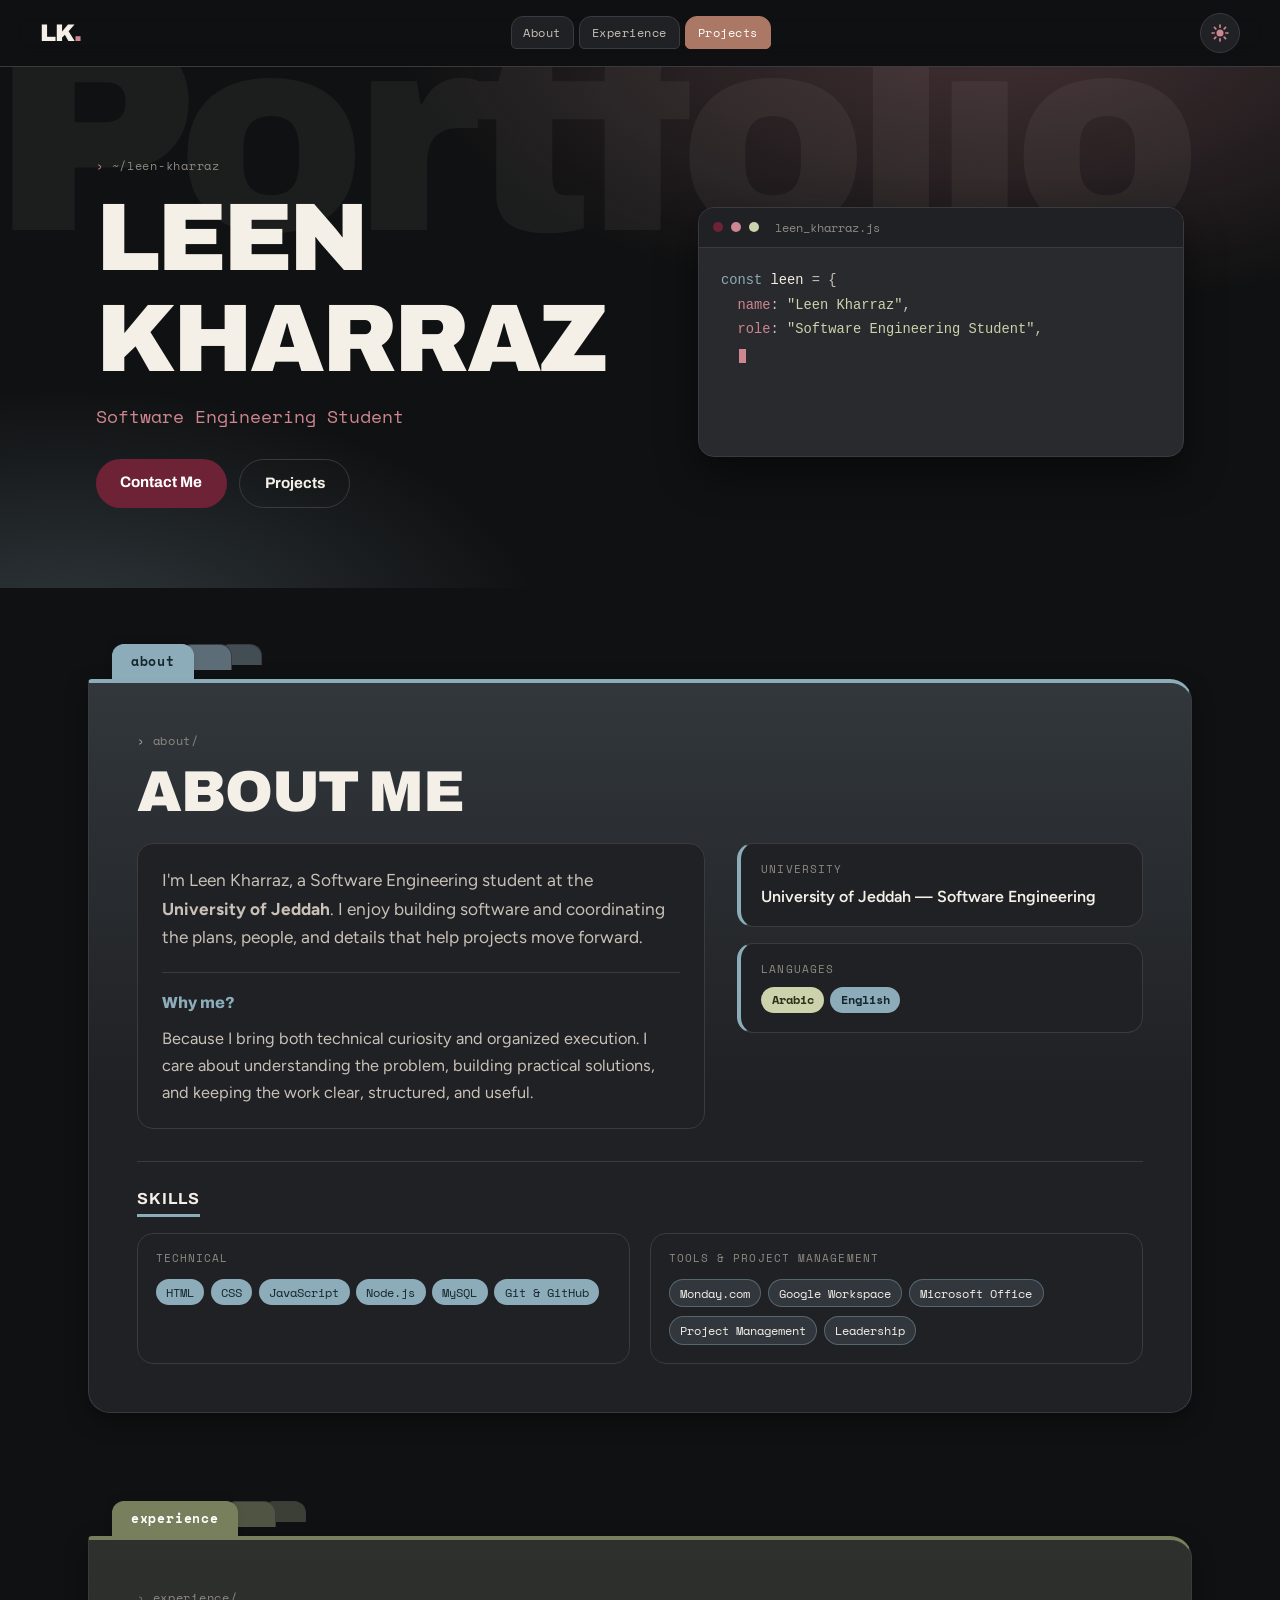
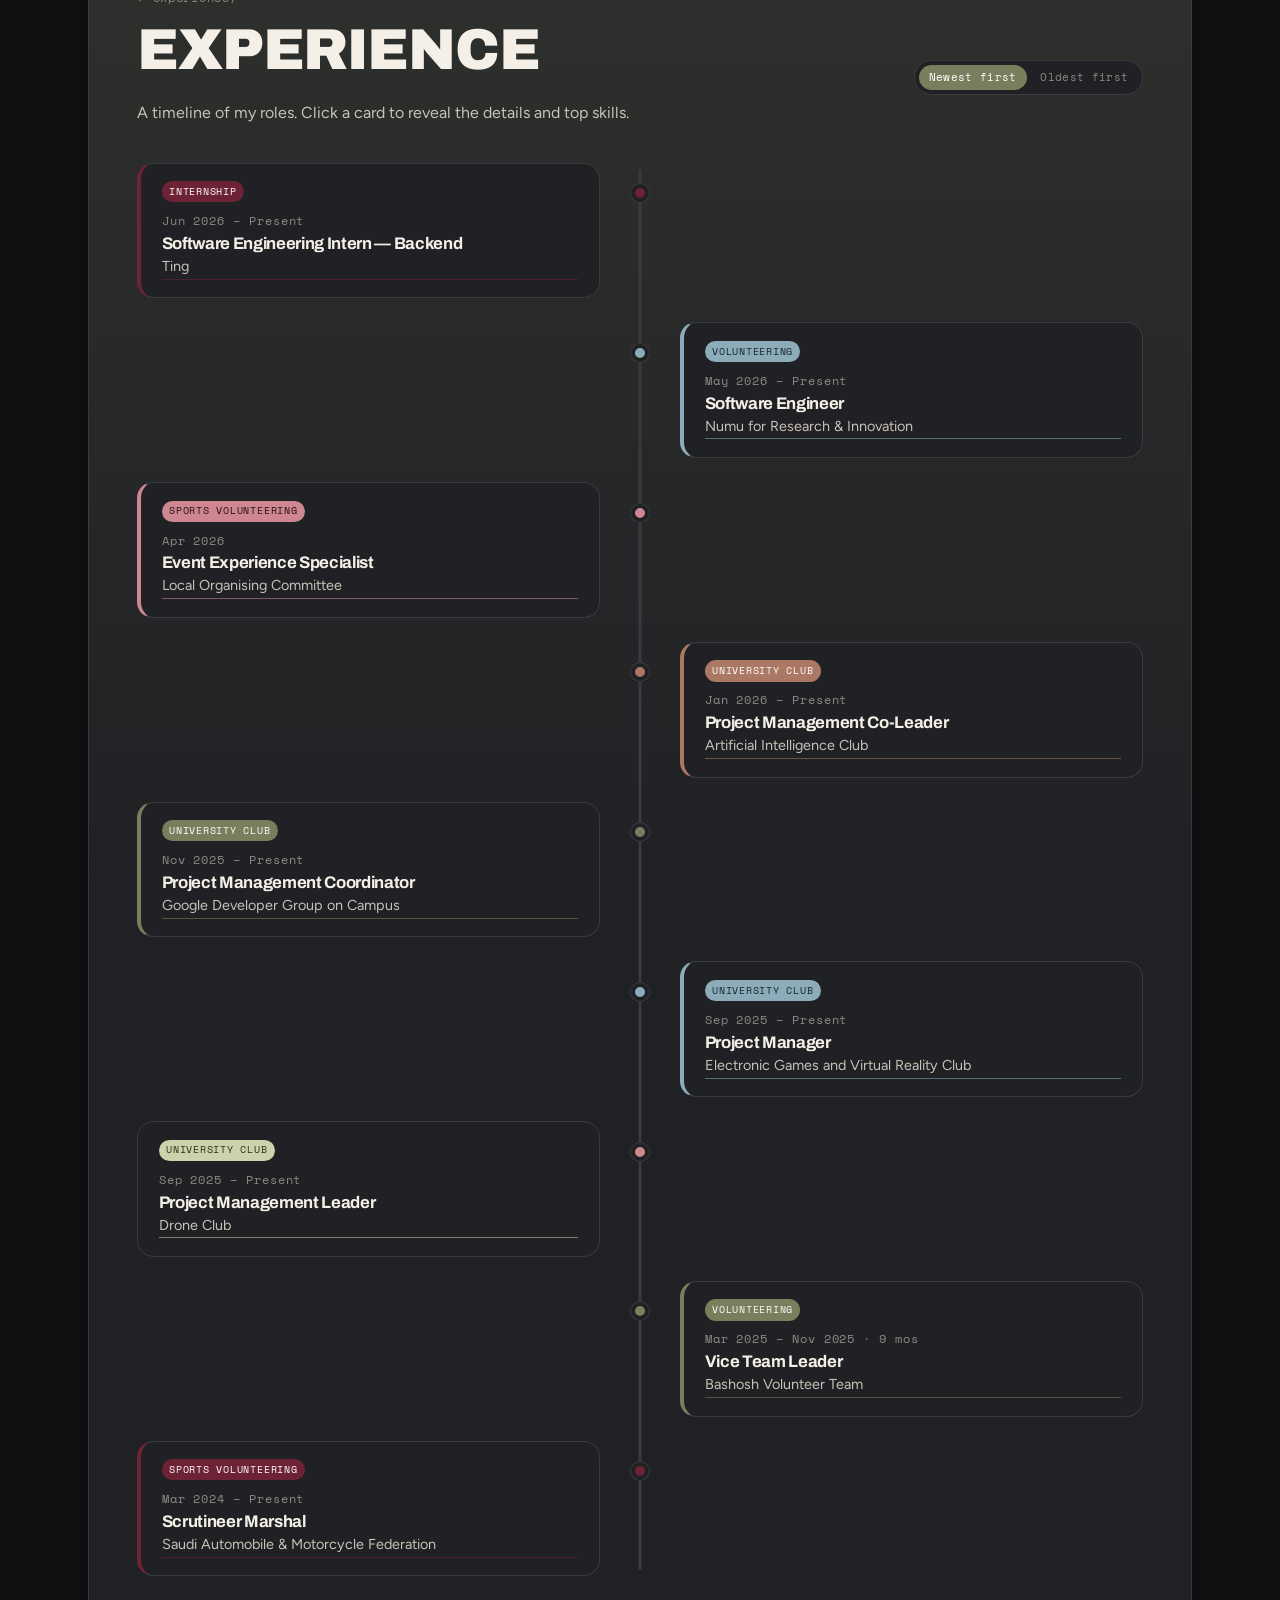
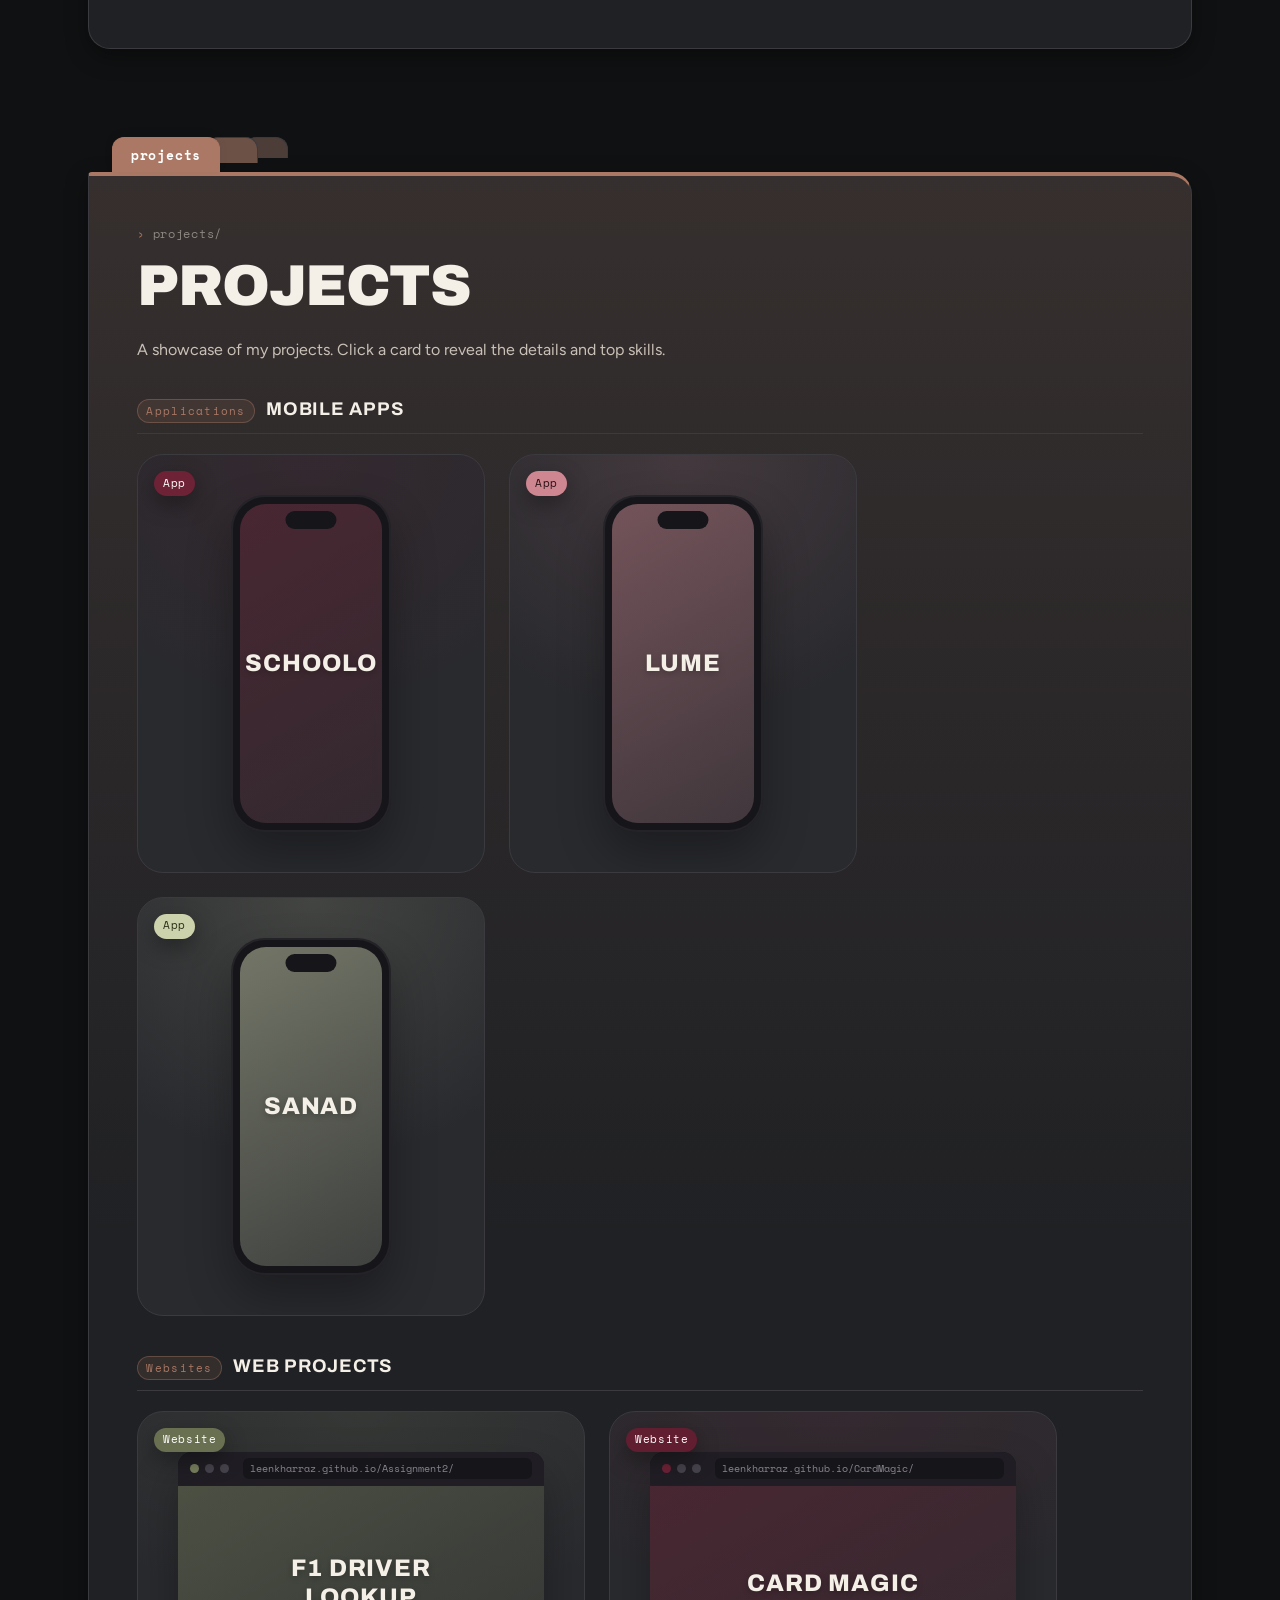
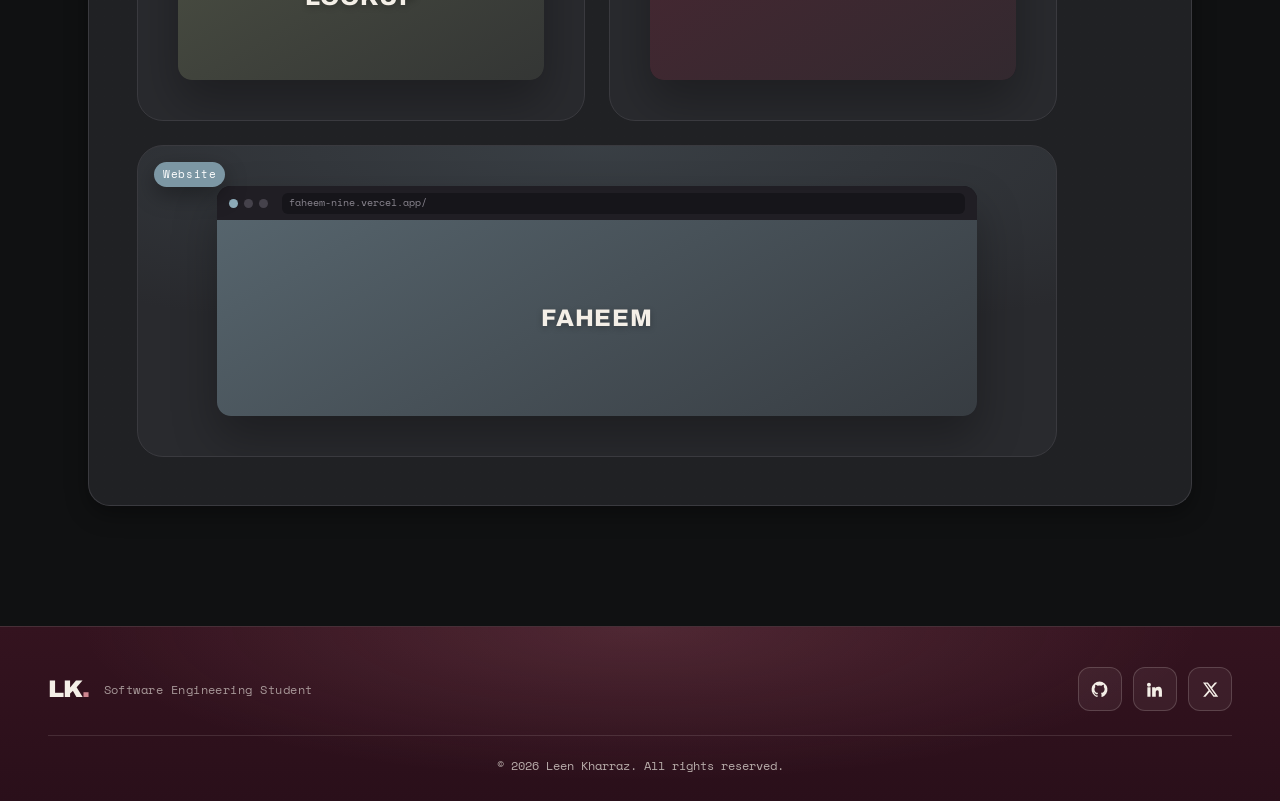
==== commit db0c8ab8: "Replace old portfolio projects with FAHEEM and SANAD, add project-jump navigation Swap the Personal " ====
--- a/index.html
+++ b/index.html
@@ -77,7 +77,7 @@
 
         <div class="hero__cta reveal">
           <a class="btn btn--footer" href="https://linktr.ee/LeenKharraz" target="_blank" rel="noopener">Contact Me</a>
-          <a class="btn btn--ghost" href="#skills">Skills</a>
+          <a class="btn btn--ghost" href="#projects">Projects</a>
         </div>
       </div>
     </section>
@@ -234,12 +234,12 @@
              accent, description, role, tags[], link. Edit there. -->
         <div class="showcase">
           <section class="showcase__group" aria-labelledby="apps-h">
-            <h3 class="showcase__group-h" id="apps-h"><span class="showcase__group-kicker">Applications</span> Mobile Apps</h3>
+            <h3 class="showcase__group-h" id="apps-h"><button type="button" class="showcase__group-kicker" data-scroll-to="apps-h" aria-label="Jump to Application projects">Applications</button> Mobile Apps</h3>
             <div class="showcase__grid showcase__grid--apps" id="appsGrid"></div>
           </section>
 
           <section class="showcase__group" aria-labelledby="sites-h">
-            <h3 class="showcase__group-h" id="sites-h"><span class="showcase__group-kicker">Websites</span> Web Projects</h3>
+            <h3 class="showcase__group-h" id="sites-h"><button type="button" class="showcase__group-kicker" data-scroll-to="sites-h" aria-label="Jump to Website projects">Websites</button> Web Projects</h3>
             <div class="showcase__grid showcase__grid--sites" id="sitesGrid"></div>
           </section>
         </div>
--- a/css/style.css
+++ b/css/style.css
@@ -644,7 +644,7 @@
 
 @media (min-width: 768px) { .about__grid { grid-template-columns: 1.4fr 1fr; } }
 
-/* Small skills block under About (hero "Skills" button target) */
+/* Small skills block under About */
 .about__skills {
   margin-top: 2rem;
   padding-top: 1.5rem;
@@ -1206,19 +1206,43 @@
   border: 1px solid color-mix(in srgb, var(--a, var(--mocha)) 40%, transparent);
   padding: 0.3em 0.8em;
   border-radius: var(--radius-pill);
-}
+  /* Now a <button> that jumps to this group's first card — reset the
+     native button chrome so it stays pixel-identical to the old <span>. */
+  appearance: none;
+  -webkit-appearance: none;
+  margin: 0;
+  cursor: pointer;
+  line-height: normal;
+  transition: background 0.18s ease, border-color 0.18s ease;
+}
+.showcase__group-kicker:hover {
+  background: color-mix(in srgb, var(--a, var(--mocha)) 24%, transparent);
+  border-color: color-mix(in srgb, var(--a, var(--mocha)) 60%, transparent);
+}
+.showcase__group-kicker:focus-visible { outline: 2px solid var(--a, var(--mocha)); outline-offset: 2px; }
 .showcase__grid {
   display: grid;
   gap: 1.5rem;
   grid-template-columns: minmax(0, 1fr);
 }
 @media (min-width: 640px) { .showcase__grid { grid-template-columns: repeat(2, minmax(0, 1fr)); } }
-/* Apps: keep two side by side (Schoolo + Lume). Sites: a balanced
-   2×2 square of the four website cards — two per row, equal widths,
-   capped so the cards don't stretch on wide screens. */
+/* Apps: two per row, capped so cards don't stretch on wide screens.
+   Sites: same two-per-row cap, but the 3rd (.device-card--wide) card
+   spans both columns underneath — see the featured-card rules below. */
 @media (min-width: 980px) {
   .showcase__grid--apps  { grid-template-columns: repeat(2, minmax(0, 1fr)); max-width: 720px; }
   .showcase__grid--sites { grid-template-columns: repeat(2, minmax(0, 1fr)); max-width: 920px; }
+}
+
+/* Featured 3rd Website card only (.device-card--wide, set via p.wide in
+   PROJECTS.sites): spans both site columns on large screens, growing in
+   WIDTH only — .device-stage keeps the same min-height as every other
+   card, and the browser mockup gets an explicit height (instead of its
+   usual 16:10 aspect-ratio) so widening it doesn't also make it taller.
+   Scoped to .showcase__grid--sites so it never affects Application cards. */
+@media (min-width: 980px) {
+  .showcase__grid--sites .device-card--wide { grid-column: 1 / -1; }
+  .showcase__grid--sites .device-card--wide .browser { max-width: 760px; height: 230px; }
 }
 
 /* --- The stage that holds a device, tinted with the section accent --- */
@@ -1431,6 +1455,8 @@
   color: rgba(244,239,231,0.6);
 }
 .device-overlay .btn { align-self: flex-start; margin-top: 0.3rem; }
+.device-overlay__actions { display: flex; flex-wrap: wrap; align-self: flex-start; gap: 0.6rem; margin-top: 0.3rem; }
+.device-overlay__actions .btn { margin-top: 0; }
 .device-tags { display: inline-flex; flex-wrap: wrap; gap: 0.2rem; }
 
 /* --- Featured card: device beside always-visible info --- */
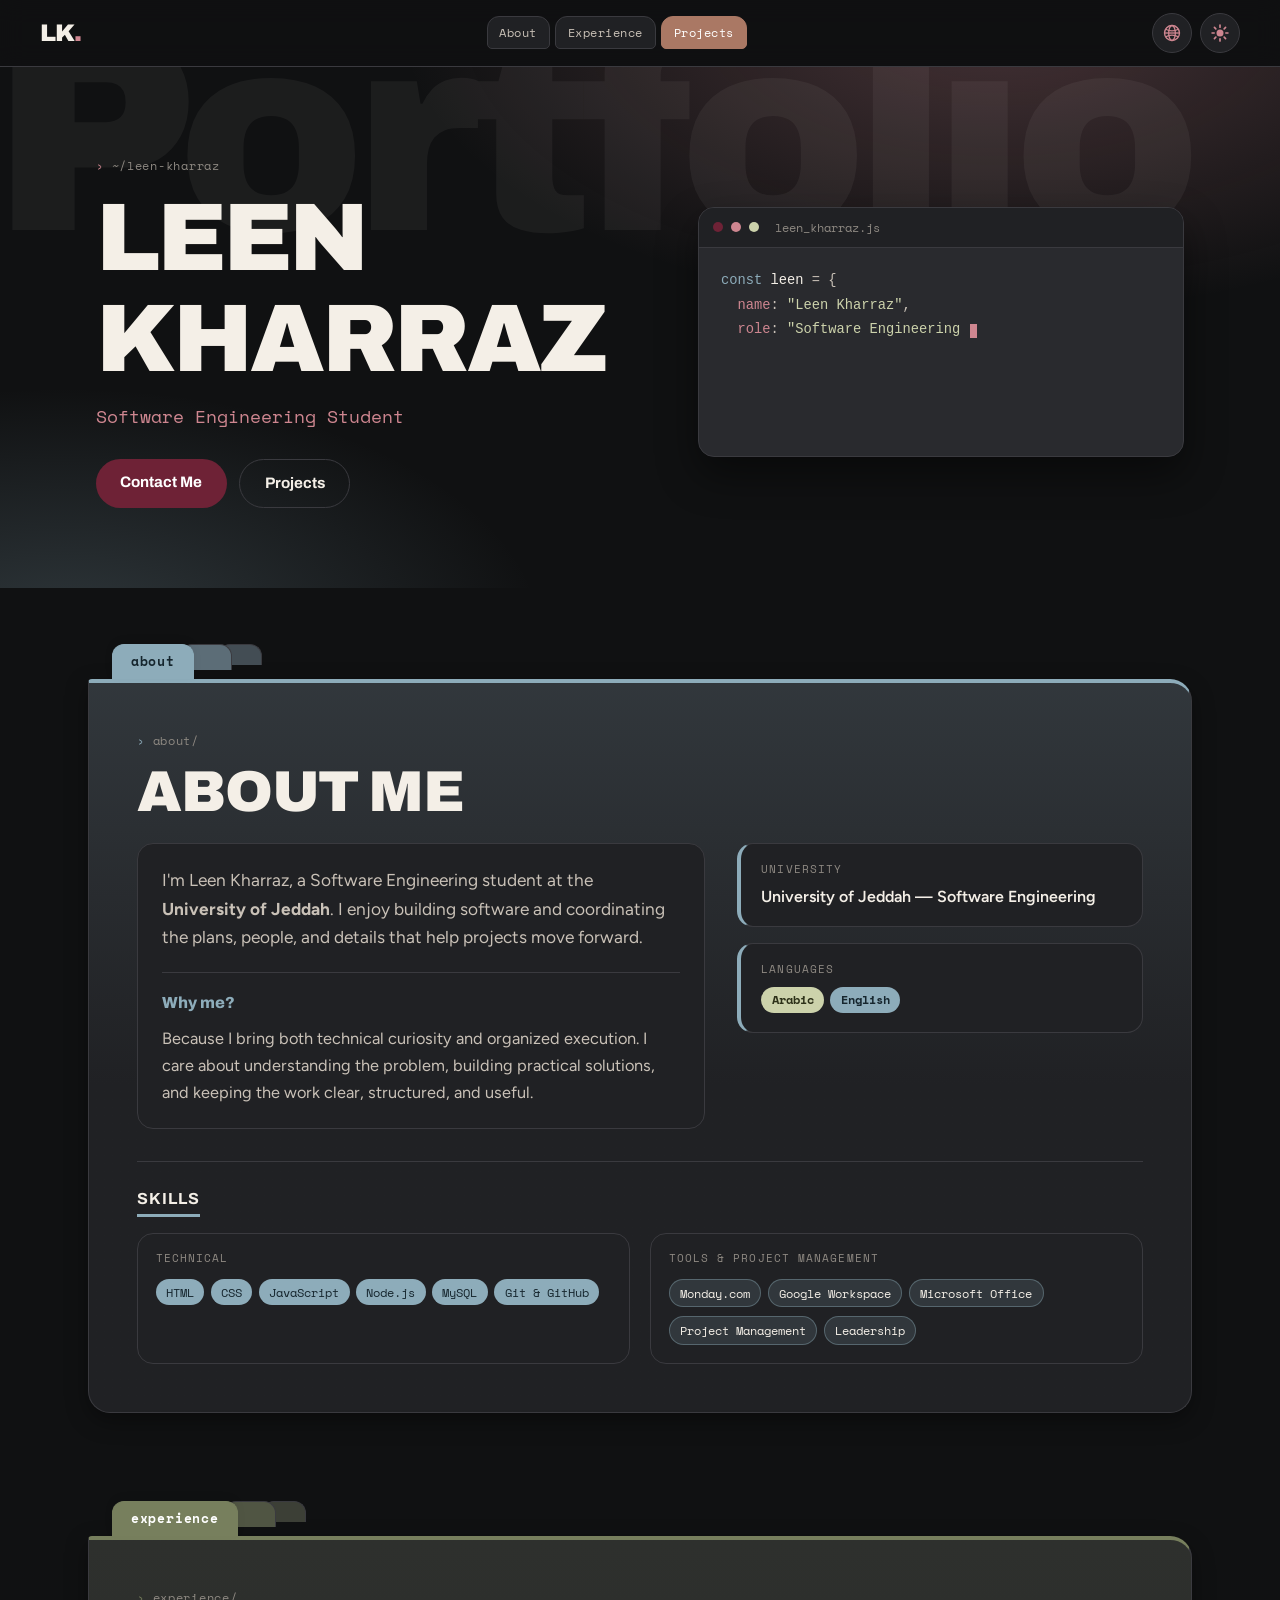
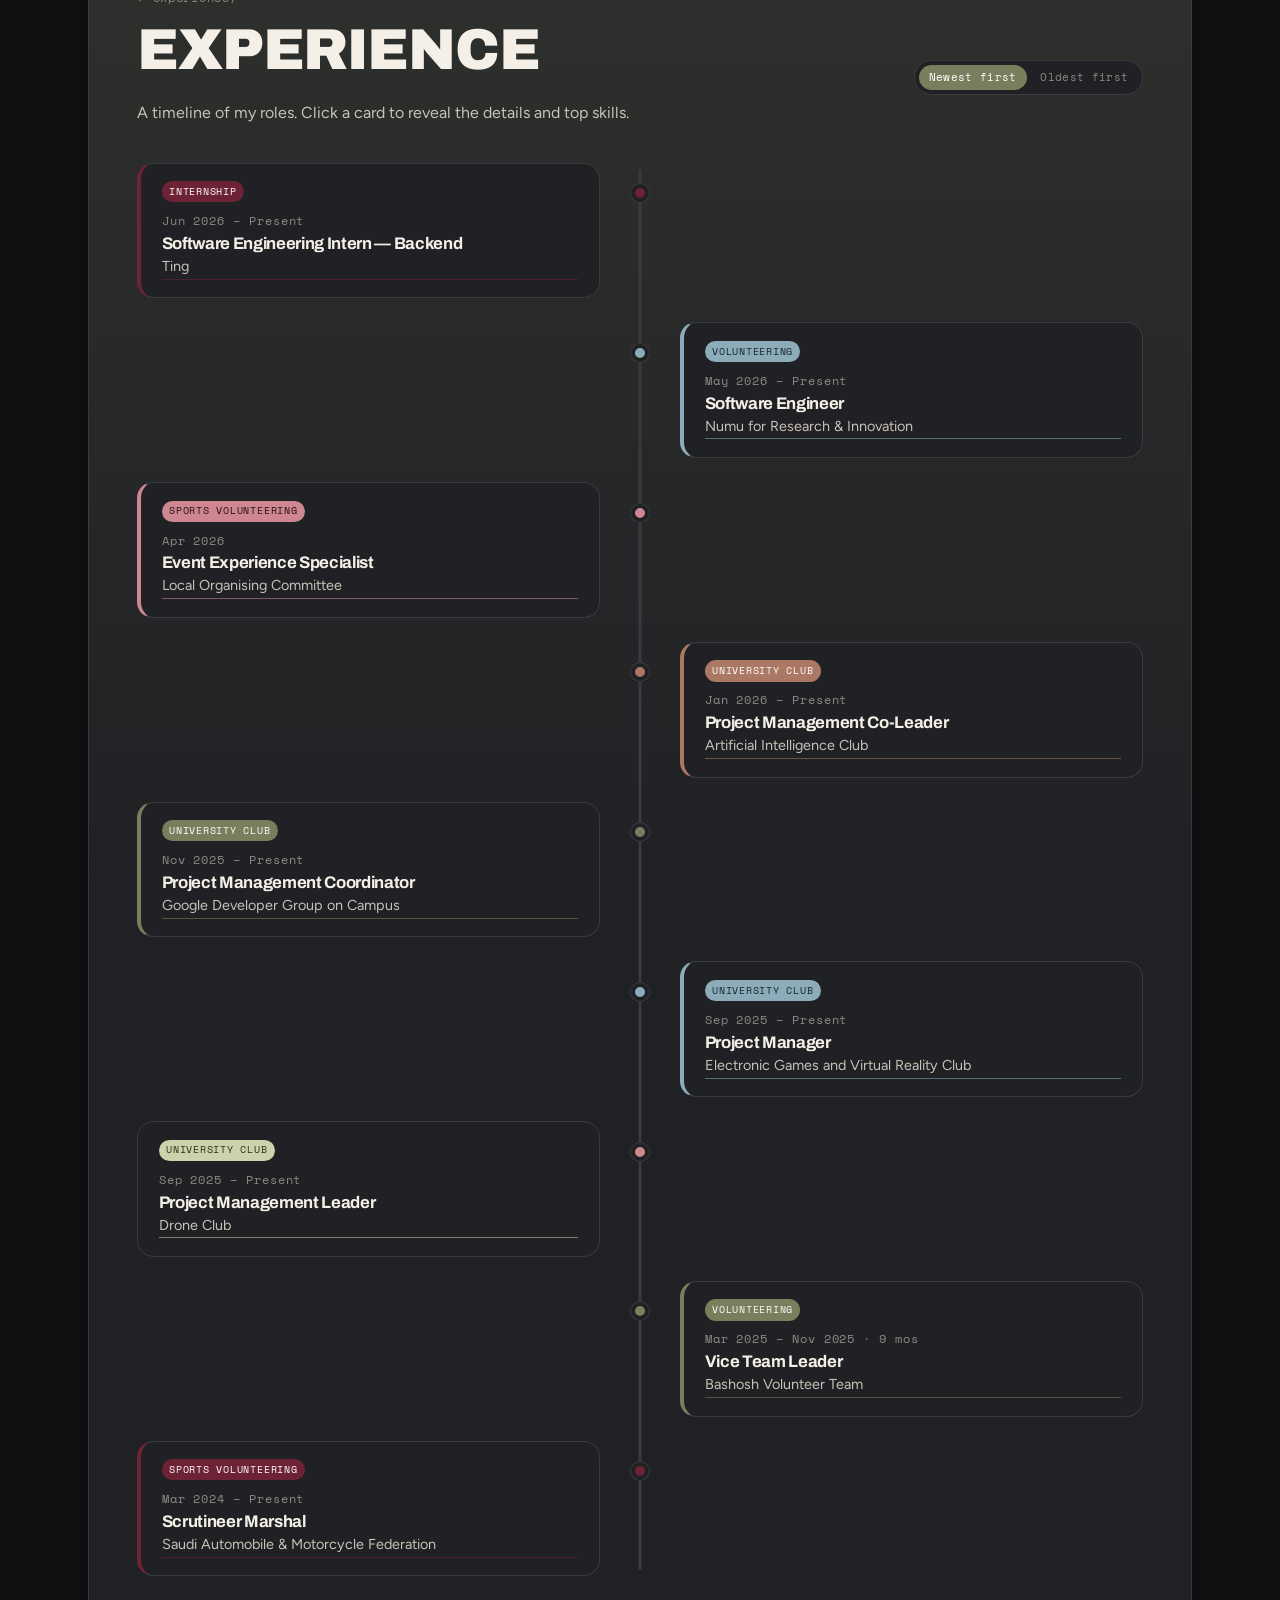
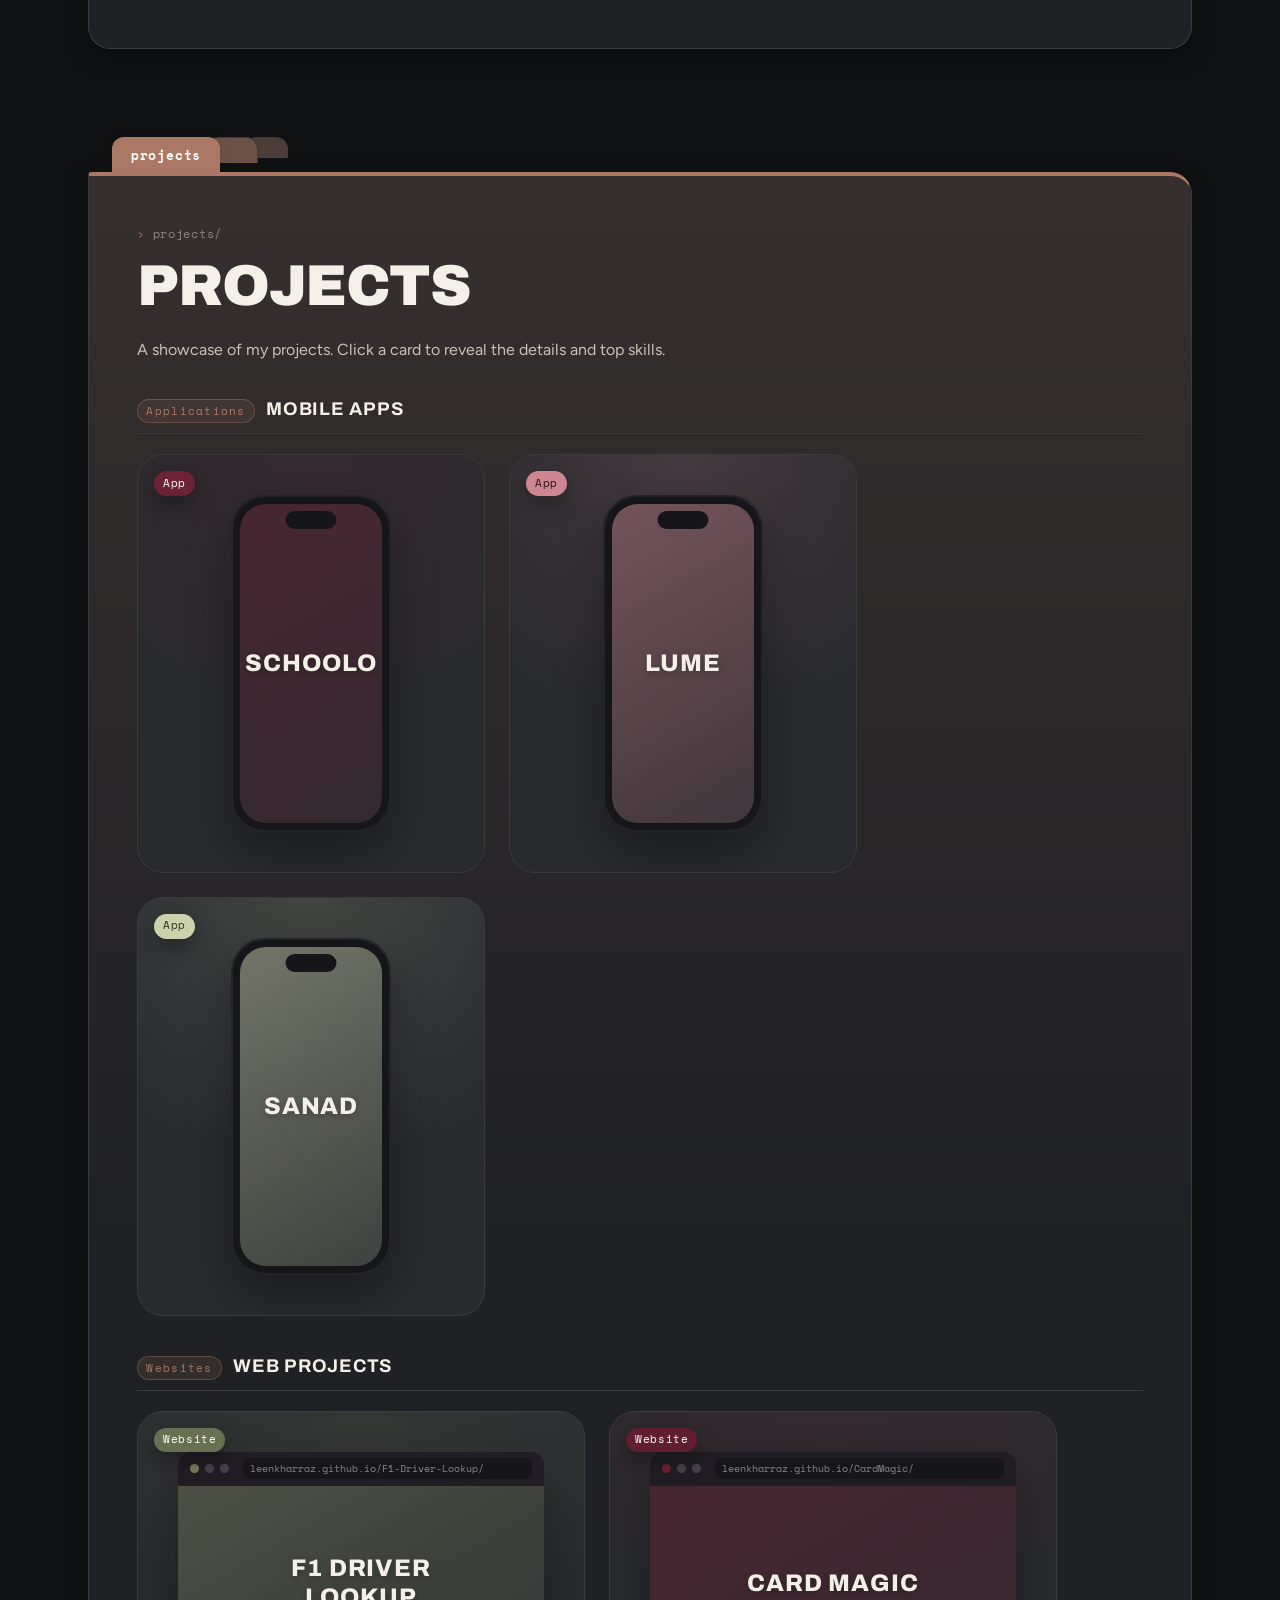
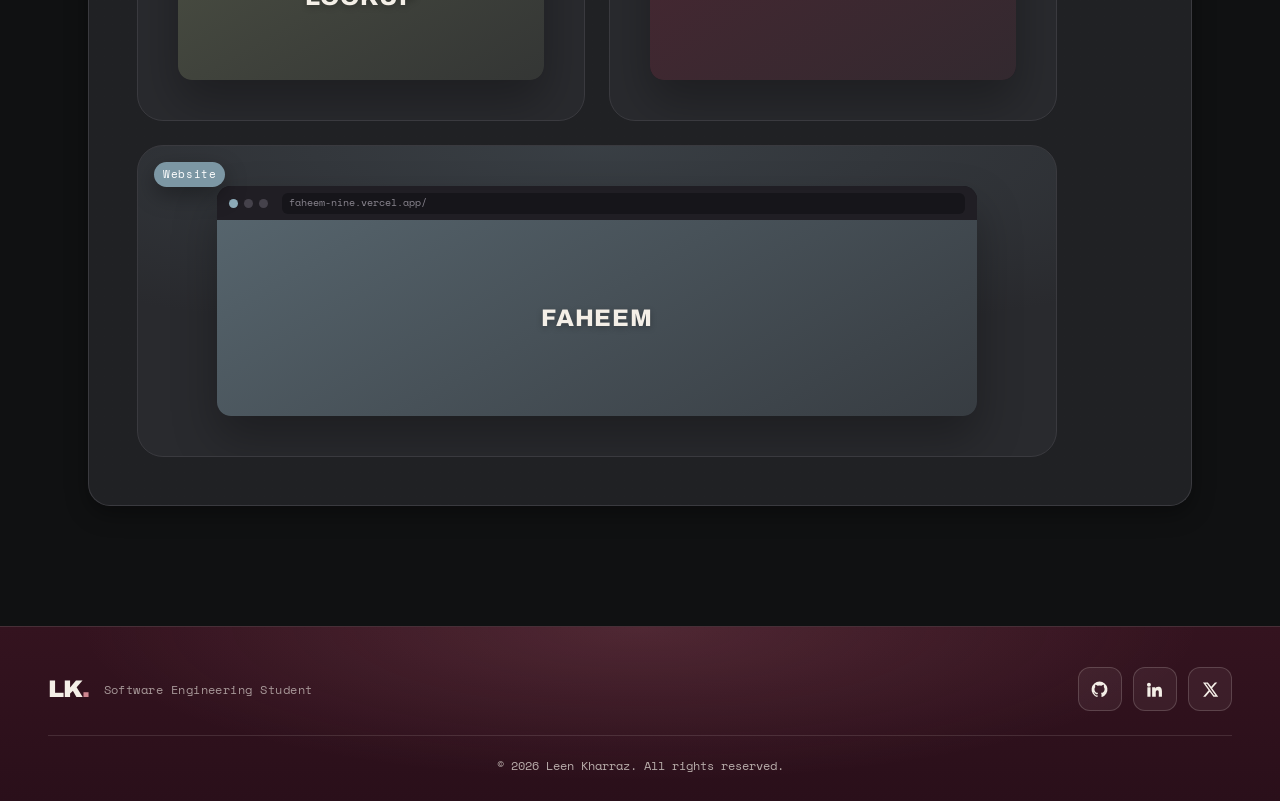
==== commit d589bc98: "Add full English/Arabic localization with RTL support Adds a language toggle icon beside the theme t" ====
--- a/index.html
+++ b/index.html
@@ -1,14 +1,14 @@
 <!DOCTYPE html>
-<html lang="en" data-theme="dark">
+<html lang="en" dir="ltr" data-theme="dark">
 <head>
   <meta charset="UTF-8">
   <meta name="viewport" content="width=device-width, initial-scale=1.0">
-  <meta name="description" content="Leen Kharraz — Software Engineering Student. Portfolio: experience timeline and projects.">
+  <meta name="description" content="Leen Kharraz — Software Engineering Student. Portfolio: experience timeline and projects." id="metaDescription">
   <title>Leen Kharraz — Software Engineering Student</title>
 
   <link rel="preconnect" href="https://fonts.googleapis.com">
   <link rel="preconnect" href="https://fonts.gstatic.com" crossorigin>
-  <link href="https://fonts.googleapis.com/css2?family=Archivo:wght@600;700;800;900&family=Figtree:wght@400;500;600&family=Space+Mono:wght@400;700&display=swap" rel="stylesheet">
+  <link href="https://fonts.googleapis.com/css2?family=Archivo:wght@600;700;800;900&family=Figtree:wght@400;500;600&family=Space+Mono:wght@400;700&family=Tajawal:wght@400;500;700;800;900&display=swap" rel="stylesheet">
 
   <link rel="stylesheet" href="css/style.css">
 </head>
@@ -16,11 +16,20 @@
 
   <!-- ============ NAV ============ -->
   <header class="nav" id="top">
-    <a class="nav__brand" href="#top" aria-label="Leen Kharraz — home">
+    <a class="nav__brand" href="#top" aria-label="Leen Kharraz — home" data-i18n-aria-label="nav.brandAria">
       <span class="logo">LK<span class="logo__dot">.</span></span>
     </a>
 
     <div class="nav__right">
+      <button class="theme-toggle lang-toggle" id="langToggle" aria-label="Switch to Arabic" data-i18n-aria-label="nav.langToArabic" title="Switch language" data-i18n-title="nav.langToArabic">
+        <svg class="lang-toggle__icon" viewBox="0 0 24 24" width="20" height="20" aria-hidden="true">
+          <circle cx="12" cy="12" r="9" fill="none" stroke="currentColor" stroke-width="1.6"/>
+          <ellipse cx="12" cy="12" rx="4" ry="9" fill="none" stroke="currentColor" stroke-width="1.6"/>
+          <line x1="3" y1="12" x2="21" y2="12" stroke="currentColor" stroke-width="1.6"/>
+          <path d="M4.5 7.5C6.7 8.8 9.2 9.5 12 9.5s5.3-.7 7.5-2M4.5 16.5C6.7 15.2 9.2 14.5 12 14.5s5.3.7 7.5 2" fill="none" stroke="currentColor" stroke-width="1.6" stroke-linecap="round"/>
+        </svg>
+      </button>
+
       <button class="theme-toggle" id="themeToggle" aria-label="Switch to light mode" aria-pressed="false">
         <svg class="theme-toggle__icon icon-sun" viewBox="0 0 24 24" width="20" height="20" aria-hidden="true">
           <circle cx="12" cy="12" r="4.2" fill="currentColor"/>
@@ -41,11 +50,11 @@
       </button>
     </div>
 
-    <nav aria-label="Main">
+    <nav aria-label="Main" data-i18n-aria-label="nav.mainAria">
       <ul class="nav__tabs" id="navTabs">
-        <li><a class="tab" href="#about" data-accent="blue">About</a></li>
-        <li><a class="tab" href="#experience" data-accent="olive">Experience</a></li>
-        <li><a class="tab" href="#projects" data-accent="mocha">Projects</a></li>
+        <li><a class="tab" href="#about" data-accent="blue" data-i18n="nav.about">About</a></li>
+        <li><a class="tab" href="#experience" data-accent="olive" data-i18n="nav.experience">Experience</a></li>
+        <li><a class="tab" href="#projects" data-accent="mocha" data-i18n="nav.projects">Projects</a></li>
       </ul>
     </nav>
   </header>
@@ -53,14 +62,14 @@
   <main>
 
     <!-- ============ HERO / COVER ============ -->
-    <section class="hero" aria-label="Introduction">
-      <h2 class="hero__ghost" aria-hidden="true">Portfolio</h2>
+    <section class="hero" aria-label="Introduction" data-i18n-aria-label="hero.introAria">
+      <h2 class="hero__ghost" aria-hidden="true" data-i18n="hero.ghost">Portfolio</h2>
 
       <div class="hero__inner">
         <div class="hero__copy reveal">
           <p class="path-label">~/leen-kharraz</p>
           <h1 class="hero__name">Leen Kharraz</h1>
-          <p class="hero__role">Software Engineering Student</p>
+          <p class="hero__role" data-i18n="hero.role">Software Engineering Student</p>
         </div>
 
         <div class="hero__editor reveal" aria-hidden="true">
@@ -76,8 +85,8 @@
         </div>
 
         <div class="hero__cta reveal">
-          <a class="btn btn--footer" href="https://linktr.ee/LeenKharraz" target="_blank" rel="noopener">Contact Me</a>
-          <a class="btn btn--ghost" href="#projects">Projects</a>
+          <a class="btn btn--footer" href="https://linktr.ee/LeenKharraz" target="_blank" rel="noopener" data-i18n="hero.contact">Contact Me</a>
+          <a class="btn btn--ghost" href="#projects" data-i18n="hero.projects">Projects</a>
         </div>
       </div>
     </section>
@@ -91,17 +100,17 @@
       </div>
       <div class="panel">
         <p class="path-label">about/</p>
-        <h2 class="section__title" id="about-h">About Me</h2>
+        <h2 class="section__title" id="about-h" data-i18n="about.title">About Me</h2>
         <div class="about__grid">
           <div class="contentbox about__bio-box">
-            <p class="about__bio">
+            <p class="about__bio" id="aboutBio">
               I'm Leen Kharraz, a Software Engineering student at the <strong>University of Jeddah</strong>.
               I enjoy building software and coordinating the plans, people, and details that
               help projects move forward.
             </p>
             <div class="about__whyme">
-              <span class="about__whyme-label">Why me?</span>
-              <p class="about__whyme-text">
+              <span class="about__whyme-label" data-i18n="about.whyMeLabel">Why me?</span>
+              <p class="about__whyme-text" data-i18n="about.whyMeText">
                 Because I bring both technical curiosity and organized execution. I care about
                 understanding the problem, building practical solutions, and keeping the work
                 clear, structured, and useful.
@@ -110,14 +119,14 @@
           </div>
           <div class="about__facts">
             <div class="filecard">
-              <span class="filecard__label">University</span>
-              <span class="filecard__value">University of Jeddah — Software Engineering</span>
+              <span class="filecard__label" data-i18n="about.universityLabel">University</span>
+              <span class="filecard__value" data-i18n="about.universityValue">University of Jeddah — Software Engineering</span>
             </div>
             <div class="filecard">
-              <span class="filecard__label">Languages</span>
+              <span class="filecard__label" data-i18n="about.languagesLabel">Languages</span>
               <span class="filecard__value">
-                <span class="pill pill--sage">Arabic</span>
-                <span class="pill pill--blue">English</span>
+                <span class="pill pill--sage" data-i18n="about.langArabic">Arabic</span>
+                <span class="pill pill--blue" data-i18n="about.langEnglish">English</span>
               </span>
             </div>
           </div>
@@ -125,10 +134,10 @@
 
         <!-- Small skills block (hero "Skills" button scrolls here) -->
         <div class="about__skills" id="skills">
-          <h3 class="about__skills-h">Skills</h3>
+          <h3 class="about__skills-h" data-i18n="about.skillsHeading">Skills</h3>
           <div class="skills-mini">
             <div class="skills-mini__group">
-              <span class="skills-mini__label">Technical</span>
+              <span class="skills-mini__label" data-i18n="about.technicalLabel">Technical</span>
               <div class="skills-mini__pills">
                 <span class="pill pill--blue">HTML</span>
                 <span class="pill pill--blue">CSS</span>
@@ -139,13 +148,13 @@
               </div>
             </div>
             <div class="skills-mini__group">
-              <span class="skills-mini__label">Tools &amp; Project Management</span>
+              <span class="skills-mini__label" data-i18n="about.toolsLabel">Tools &amp; Project Management</span>
               <div class="skills-mini__pills">
                 <span class="pill pill--soft-a">Monday.com</span>
                 <span class="pill pill--soft-a">Google Workspace</span>
                 <span class="pill pill--soft-a">Microsoft Office</span>
-                <span class="pill pill--soft-a">Project Management</span>
-                <span class="pill pill--soft-a">Leadership</span>
+                <span class="pill pill--soft-a" data-i18n="about.pill.projectManagement">Project Management</span>
+                <span class="pill pill--soft-a" data-i18n="about.pill.leadership">Leadership</span>
               </div>
             </div>
           </div>
@@ -162,16 +171,16 @@
       </div>
       <div class="panel">
         <div class="exp-head">
-          <div>
+          <div class="exp-head__title">
             <p class="path-label">experience/</p>
-            <h2 class="section__title" id="exp-h">Experience</h2>
-          </div>
-          <div class="exp-sort" role="group" aria-label="Sort experience by date">
-            <button type="button" class="exp-sort__btn is-active" data-sort="desc" aria-pressed="true">Newest first</button>
-            <button type="button" class="exp-sort__btn" data-sort="asc" aria-pressed="false">Oldest first</button>
-          </div>
-        </div>
-        <p class="section__lede">A timeline of my roles. Click a card to reveal the details and top skills.</p>
+            <h2 class="section__title" id="exp-h" data-i18n="experience.title">Experience</h2>
+          </div>
+          <div class="exp-sort" role="group" aria-label="Sort experience by date" data-i18n-aria-label="experience.sortAria">
+            <button type="button" class="exp-sort__btn is-active" data-sort="desc" aria-pressed="true" data-i18n="experience.sortNewest">Newest first</button>
+            <button type="button" class="exp-sort__btn" data-sort="asc" aria-pressed="false" data-i18n="experience.sortOldest">Oldest first</button>
+          </div>
+        </div>
+        <p class="section__lede" data-i18n="experience.lede">A timeline of my roles. Click a card to reveal the details and top skills.</p>
 
         <!-- Timeline is rendered from the EXPERIENCE data array in js/main.js.
              To add/edit a role or paste a LinkedIn URL, edit that array. -->
@@ -181,8 +190,8 @@
         <div class="race-strip" id="raceStrip" hidden>
           <div class="race-strip__head">
             <p class="path-label">experience/scrutineer/races</p>
-            <h3 class="race-strip__title">Scrutineer Marshal — Race Timeline</h3>
-            <p class="race-strip__lede">Motorsport events supported since March 2024, newest first.</p>
+            <h3 class="race-strip__title" data-i18n="motorsport.title">Scrutineer Marshal — Race Timeline</h3>
+            <p class="race-strip__lede" data-i18n="motorsport.lede">Motorsport events supported since March 2024, newest first.</p>
           </div>
           <div class="race-strip__track" aria-hidden="true">
             <svg class="race-strip__car" id="raceCar" viewBox="0 0 220 70" preserveAspectRatio="xMidYMid meet" focusable="false">
@@ -226,20 +235,21 @@
       </div>
       <div class="panel">
         <p class="path-label">projects/</p>
-        <h2 class="section__title" id="proj-h">Projects</h2>
-        <p class="section__lede">A showcase of my projects. Click a card to reveal the details and top skills.</p>
+        <h2 class="section__title" id="proj-h" data-i18n="projects.title">Projects</h2>
+        <p class="section__lede" data-i18n="projects.lede">A showcase of my projects. Click a card to reveal the details and top skills.</p>
 
         <!-- Projects render from the PROJECTS data in js/main.js.
              Each entry has: name, type, badge, frame ('phone'|'browser'),
-             accent, description, role, tags[], link. Edit there. -->
+             accent, description, role, tags[], link. Edit there. Arabic
+             overrides live in js/i18n.js (PROJECTS_AR), keyed by name. -->
         <div class="showcase">
           <section class="showcase__group" aria-labelledby="apps-h">
-            <h3 class="showcase__group-h" id="apps-h"><button type="button" class="showcase__group-kicker" data-scroll-to="apps-h" aria-label="Jump to Application projects">Applications</button> Mobile Apps</h3>
+            <h3 class="showcase__group-h" id="apps-h"><button type="button" class="showcase__group-kicker" data-scroll-to="apps-h" aria-label="Jump to Application projects" data-i18n-aria-label="projects.applicationsJumpAria" data-i18n="projects.applicationsKicker">Applications</button> <span class="showcase__group-title" data-i18n="projects.mobileAppsTitle">Mobile Apps</span></h3>
             <div class="showcase__grid showcase__grid--apps" id="appsGrid"></div>
           </section>
 
           <section class="showcase__group" aria-labelledby="sites-h">
-            <h3 class="showcase__group-h" id="sites-h"><button type="button" class="showcase__group-kicker" data-scroll-to="sites-h" aria-label="Jump to Website projects">Websites</button> Web Projects</h3>
+            <h3 class="showcase__group-h" id="sites-h"><button type="button" class="showcase__group-kicker" data-scroll-to="sites-h" aria-label="Jump to Website projects" data-i18n-aria-label="projects.websitesJumpAria" data-i18n="projects.websitesKicker">Websites</button> <span class="showcase__group-title" data-i18n="projects.webProjectsTitle">Web Projects</span></h3>
             <div class="showcase__grid showcase__grid--sites" id="sitesGrid"></div>
           </section>
         </div>
@@ -253,23 +263,24 @@
     <div class="footer__inner">
       <div class="footer__brand">
         <span class="logo footer__logo">LK<span class="logo__dot">.</span></span>
-        <span class="footer__tag">Software Engineering Student</span>
+        <span class="footer__tag" data-i18n="footer.tag">Software Engineering Student</span>
       </div>
       <div class="footer__icons">
-        <a class="iconbtn" href="https://github.com/leenkharraz" target="_blank" rel="noopener" aria-label="GitHub profile" data-tip="GitHub">
+        <a class="iconbtn" href="https://github.com/leenkharraz" target="_blank" rel="noopener" aria-label="GitHub profile" data-i18n-aria-label="footer.githubAria" data-tip="GitHub">
           <svg viewBox="0 0 24 24" aria-hidden="true"><path d="M12 2a10 10 0 0 0-3.16 19.49c.5.09.68-.22.68-.48v-1.7c-2.78.6-3.37-1.34-3.37-1.34-.45-1.16-1.11-1.47-1.11-1.47-.91-.62.07-.6.07-.6 1 .07 1.53 1.03 1.53 1.03.9 1.53 2.36 1.09 2.94.83.09-.65.35-1.09.63-1.34-2.22-.25-4.55-1.11-4.55-4.94 0-1.09.39-1.98 1.03-2.68-.1-.25-.45-1.27.1-2.65 0 0 .84-.27 2.75 1.02a9.5 9.5 0 0 1 5 0c1.91-1.29 2.75-1.02 2.75-1.02.55 1.38.2 2.4.1 2.65.64.7 1.03 1.59 1.03 2.68 0 3.84-2.34 4.68-4.57 4.93.36.31.68.92.68 1.85v2.74c0 .27.18.58.69.48A10 10 0 0 0 12 2Z" fill="currentColor"/></svg>
         </a>
-        <a class="iconbtn" href="https://www.linkedin.com/in/leen-kharraz-a57869280" target="_blank" rel="noopener" aria-label="LinkedIn profile" data-tip="LinkedIn">
+        <a class="iconbtn" href="https://www.linkedin.com/in/leen-kharraz-a57869280" target="_blank" rel="noopener" aria-label="LinkedIn profile" data-i18n-aria-label="footer.linkedinAria" data-tip="LinkedIn">
           <svg viewBox="0 0 24 24" aria-hidden="true"><path d="M4.98 3.5A2.5 2.5 0 1 1 5 8.5a2.5 2.5 0 0 1-.02-5ZM3 9h4v12H3Zm6 0h3.8v1.7h.05c.53-1 1.83-2.05 3.77-2.05 4.03 0 4.78 2.65 4.78 6.1V21h-4v-5.3c0-1.27-.02-2.9-1.77-2.9-1.77 0-2.04 1.38-2.04 2.8V21H9Z" fill="currentColor"/></svg>
         </a>
-        <a class="iconbtn" href="https://x.com/leenkh7" target="_blank" rel="noopener" aria-label="X (Twitter) profile" data-tip="X">
+        <a class="iconbtn" href="https://x.com/leenkh7" target="_blank" rel="noopener" aria-label="X (Twitter) profile" data-i18n-aria-label="footer.xAria" data-tip="X">
           <svg viewBox="0 0 24 24" aria-hidden="true"><path d="M17.53 3H20.5l-6.49 7.42L21.75 21h-6l-4.7-6.15L5.67 21H2.7l6.94-7.94L2.5 3h6.15l4.25 5.62L17.53 3Zm-1.05 16.2h1.64L7.6 4.72H5.84L16.48 19.2Z" fill="currentColor"/></svg>
         </a>
       </div>
     </div>
-    <p class="footer__copy">© 2026 Leen Kharraz. All rights reserved.</p>
+    <p class="footer__copy" data-i18n="footer.copy">© 2026 Leen Kharraz. All rights reserved.</p>
   </footer>
 
+  <script src="js/i18n.js"></script>
   <script src="js/main.js"></script>
 </body>
 </html>
--- a/css/style.css
+++ b/css/style.css
@@ -90,9 +90,13 @@
 }
 
 :root {
-  --font-display: 'Archivo', sans-serif;
-  --font-body:    'Figtree', sans-serif;
-  --font-mono:    'Space Mono', monospace;
+  /* Archivo/Figtree/Space Mono have no Arabic glyphs, so Tajawal is
+     appended as a per-character fallback: Latin text keeps rendering in
+     the original English fonts untouched, and only Arabic runs pick up
+     Tajawal automatically — nothing to switch per-language in JS/CSS. */
+  --font-display: 'Archivo', 'Tajawal', sans-serif;
+  --font-body:    'Figtree', 'Tajawal', sans-serif;
+  --font-mono:    'Space Mono', 'Tajawal', monospace;
   --radius-lg: 26px;
   --radius-md: 16px;
   --radius-sm: 10px;
@@ -326,7 +330,10 @@
 .nav__burger[aria-expanded="true"] span:nth-child(2) { opacity: 0; }
 .nav__burger[aria-expanded="true"] span:nth-child(3) { transform: translateY(-8px) rotate(-45deg); }
 
-@media (min-width: 1024px) {
+/* Full desktop-style nav (tabs visible, burger hidden) from tablet widths
+   up — iPad mini/Air/Pro portrait (768-834px) and landscape all land above
+   this, so only genuinely small phone screens get the collapsed menu. */
+@media (min-width: 640px) {
   .nav__burger { display: none; }
   .nav__tabs { display: flex; }
 }
@@ -1514,6 +1521,9 @@
     border-radius: var(--radius-pill);
     pointer-events: none;
   }
+  :root[dir="rtl"] .device-card[tabindex]:not(.device-card--featured)::after {
+    content: "اضغط لعرض التفاصيل";
+  }
   .device-card.is-open::after { display: none; }
 }
 
@@ -1759,6 +1769,83 @@
 
 
 /* ============================================================
+   15b. ARABIC / RTL — text flows RTL, layout order never does.
+   ------------------------------------------------------------
+   CSS `direction` affects two things browsers don't separate on their
+   own: (1) paragraph/word flow — which we WANT to flip for Arabic
+   prose — and (2) which physical side is "start" for flex-row main-axis
+   and CSS Grid column placement — which we do NOT want to flip, or
+   About's bio/facts columns, the nav tabs, and the Website project
+   grid (CARD1 | CARD2) would silently swap sides in Arabic.
+
+   Fix: force `direction: ltr` back on every structural flex/grid
+   container that arranges more than one distinct item side by side
+   (so physical left-to-right order is pinned regardless of language),
+   then re-assert `direction: rtl` on that container's actual
+   text-bearing child so its own prose still reads correctly RTL —
+   `direction` is inherited, so resetting it at that one point is
+   enough for everything nested further inside to flow RTL again.
+
+   Tag/skill-pill rows and label→value meta rows are deliberately left
+   alone: a badge cloud or "Tech: React, Node" row has no fixed reading
+   order the way "About | Experience | Projects" or "Card 1 | Card 2"
+   does, so letting them flow naturally RTL is correct, not a bug.
+   ============================================================ */
+:root[dir="rtl"] .nav,
+:root[dir="rtl"] .nav__right,
+:root[dir="rtl"] .nav__tabs,
+:root[dir="rtl"] .hero__inner,
+:root[dir="rtl"] .hero__cta,
+:root[dir="rtl"] .about__grid,
+:root[dir="rtl"] .skills-mini,
+:root[dir="rtl"] .exp-head,
+:root[dir="rtl"] .exp-sort,
+:root[dir="rtl"] .race-strip__list,
+:root[dir="rtl"] .race-detail__card,
+:root[dir="rtl"] .showcase__group-h,
+:root[dir="rtl"] .showcase__grid,
+:root[dir="rtl"] .device-overlay__actions,
+:root[dir="rtl"] .browser__bar,
+:root[dir="rtl"] .footer__inner,
+:root[dir="rtl"] .footer__brand,
+:root[dir="rtl"] .footer__icons {
+  direction: ltr;
+}
+:root[dir="rtl"] .tab,
+:root[dir="rtl"] .exp-head__title,
+:root[dir="rtl"] .exp-sort__btn,
+:root[dir="rtl"] .showcase__group-kicker,
+:root[dir="rtl"] .showcase__group-title,
+:root[dir="rtl"] .device-card,
+:root[dir="rtl"] .about__bio-box,
+:root[dir="rtl"] .about__facts,
+:root[dir="rtl"] .skills-mini__group,
+:root[dir="rtl"] .race-strip__node,
+:root[dir="rtl"] .race-detail__info,
+:root[dir="rtl"] .footer__tag,
+:root[dir="rtl"] .btn {
+  direction: rtl;
+}
+/* Code-styled path labels and the browser-chrome URL bar stay LTR in
+   both languages — they display literal paths/URLs, not prose. */
+.path-label,
+.browser__url {
+  direction: ltr;
+  text-align: left;
+  unicode-bidi: isolate;
+}
+/* Bashosh's role-progression steps keep their connector dot/line
+   pinned to the physical left (position:absolute, unaffected by
+   direction); left-align the step text too so it stays flush against
+   its own dot instead of drifting to the right. */
+:root[dir="rtl"] .mini-steps__item { text-align: left; }
+/* device-card's own reset above makes its heading/tags/description
+   read RTL correctly; the CTA/GitHub button row was already forced ltr
+   via .device-overlay__actions above, and its .btn children are reset
+   rtl again, so button LABEL text still reads correctly too. */
+
+
+/* ============================================================
    16. ANIMATIONS & REDUCED MOTION
    ============================================================ */
 .reveal {
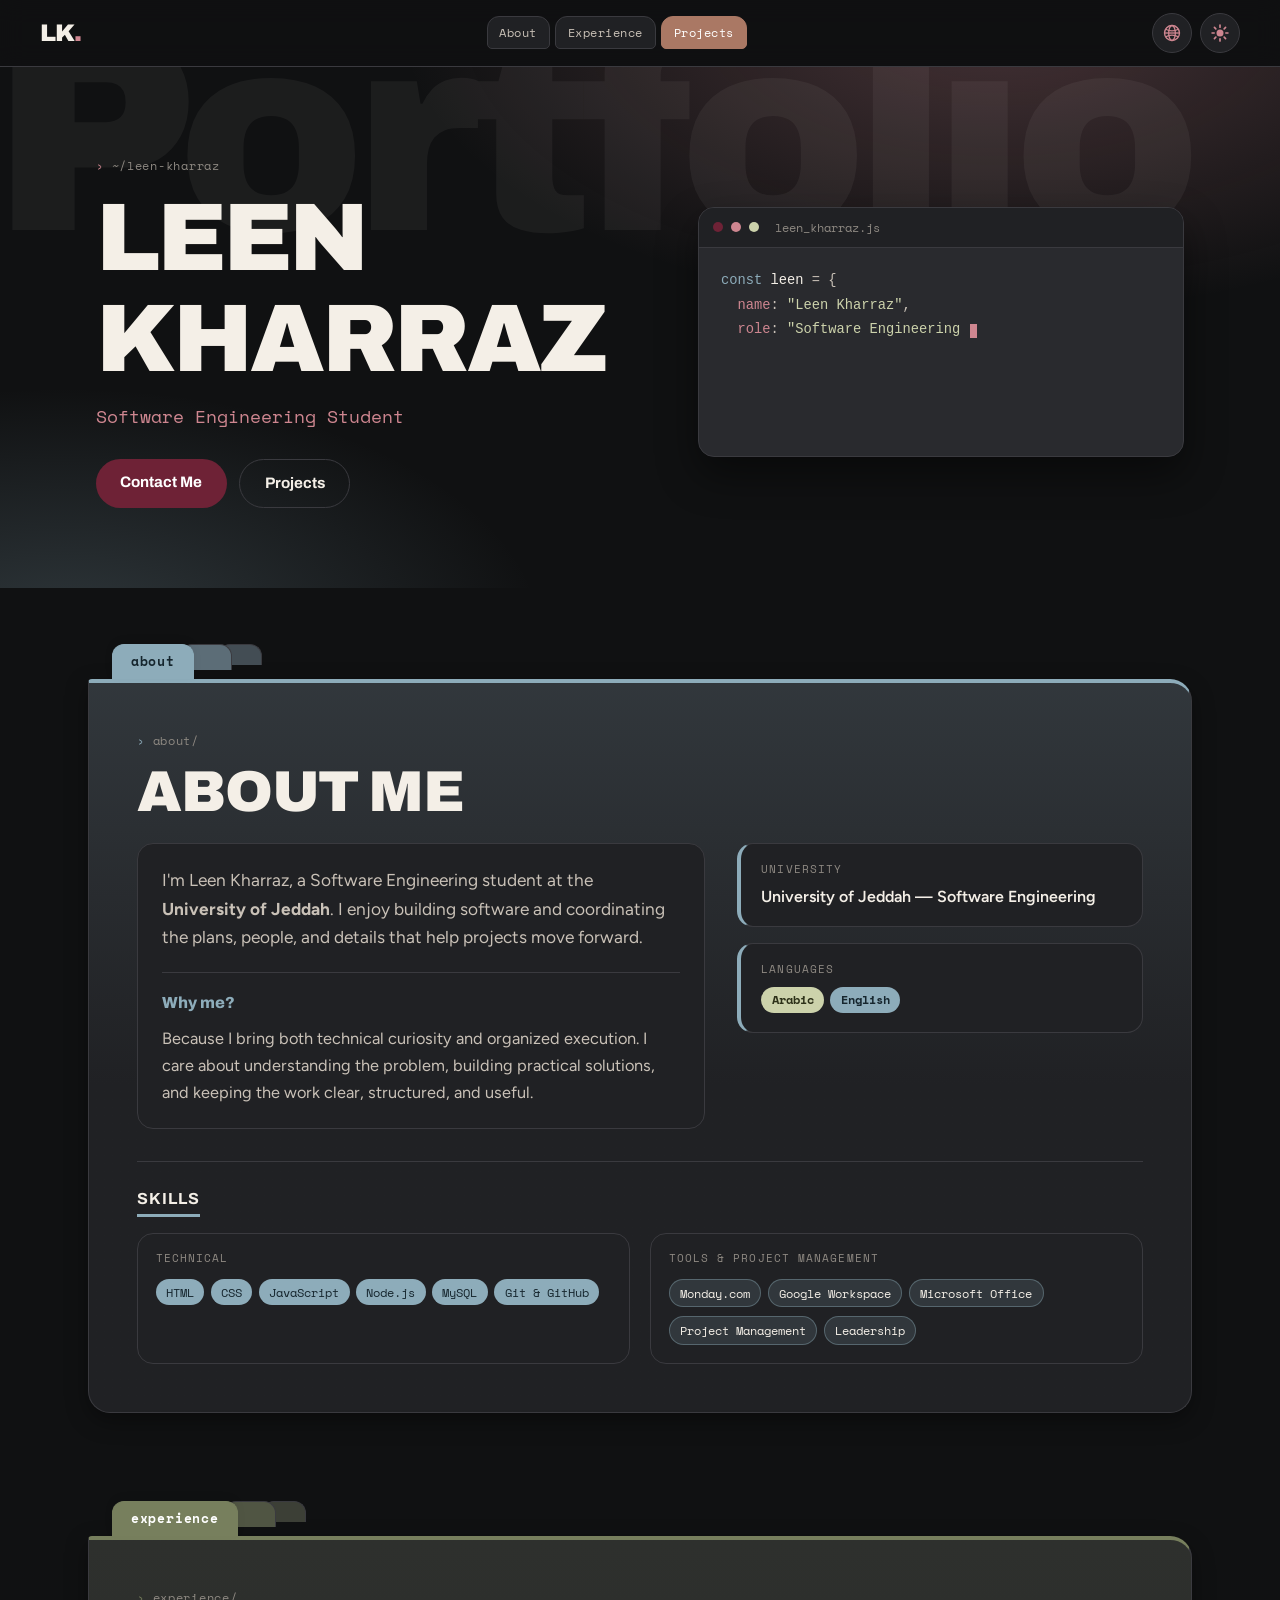
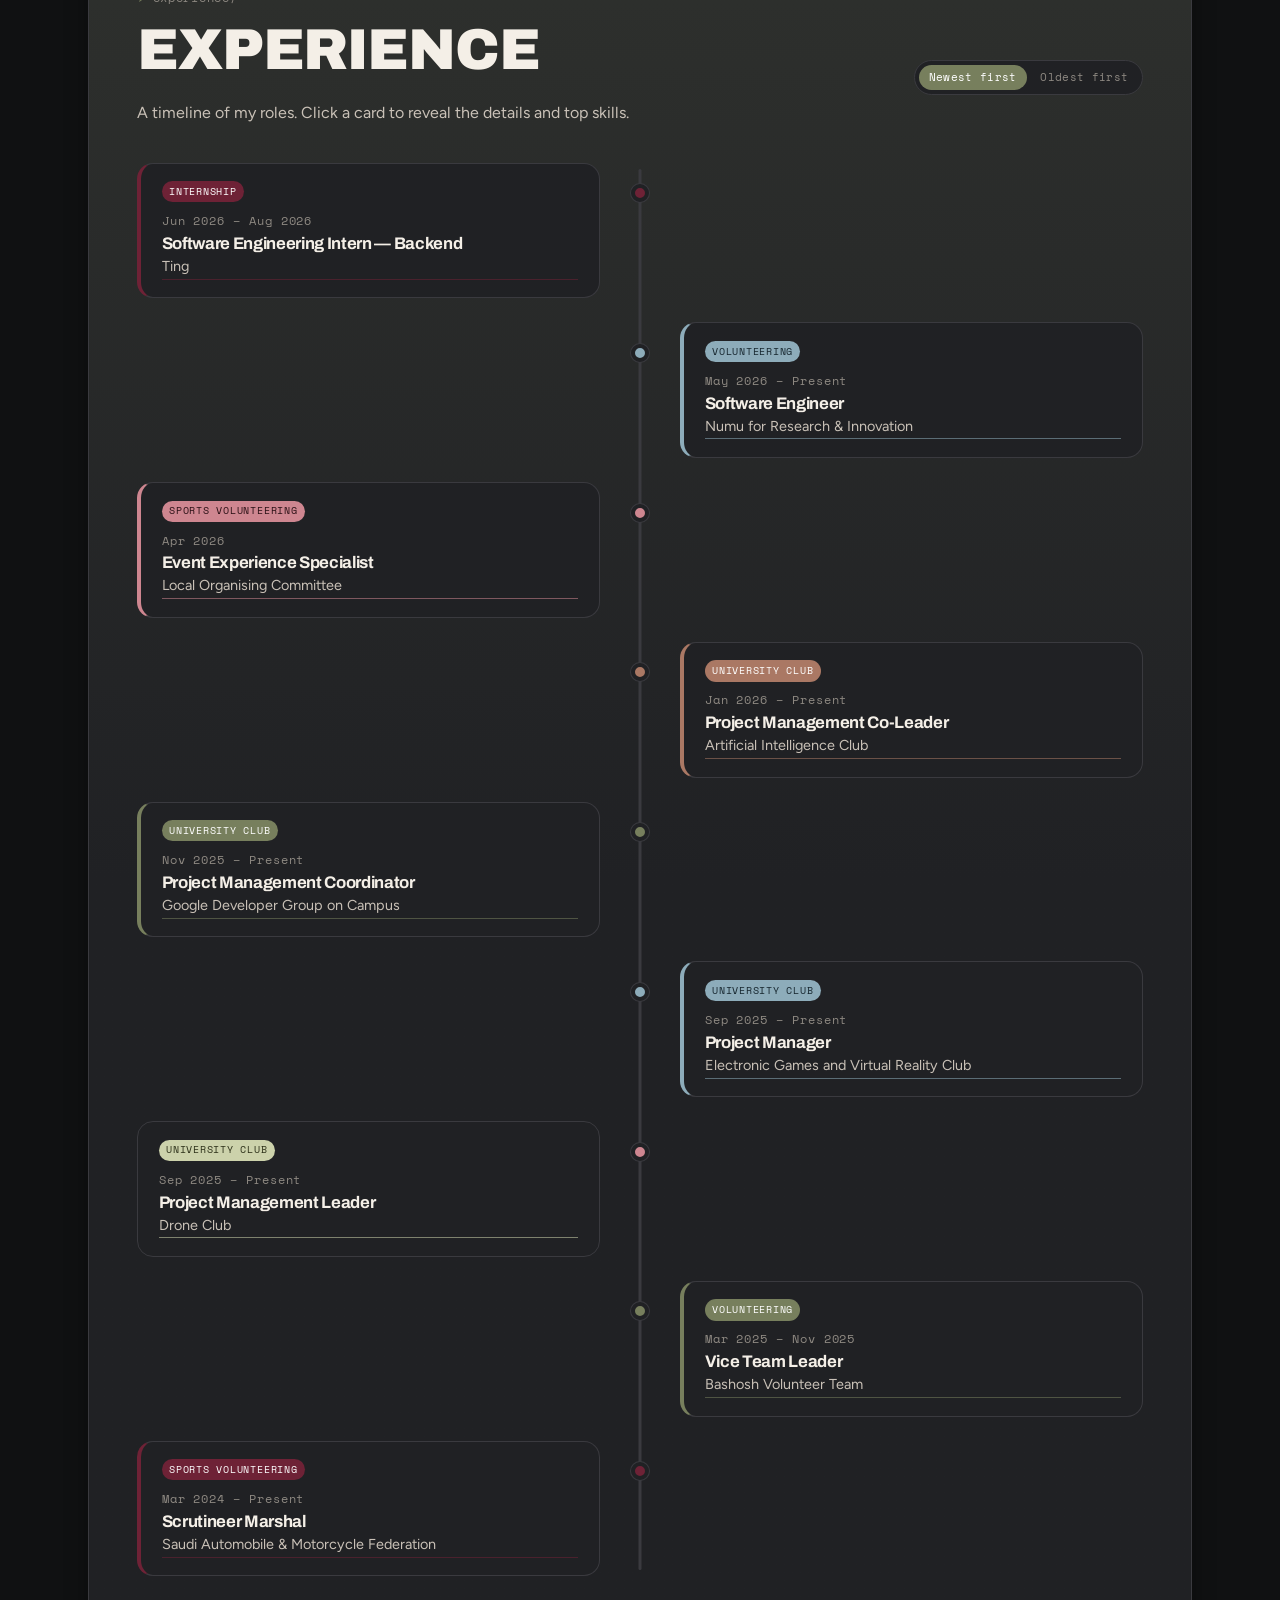
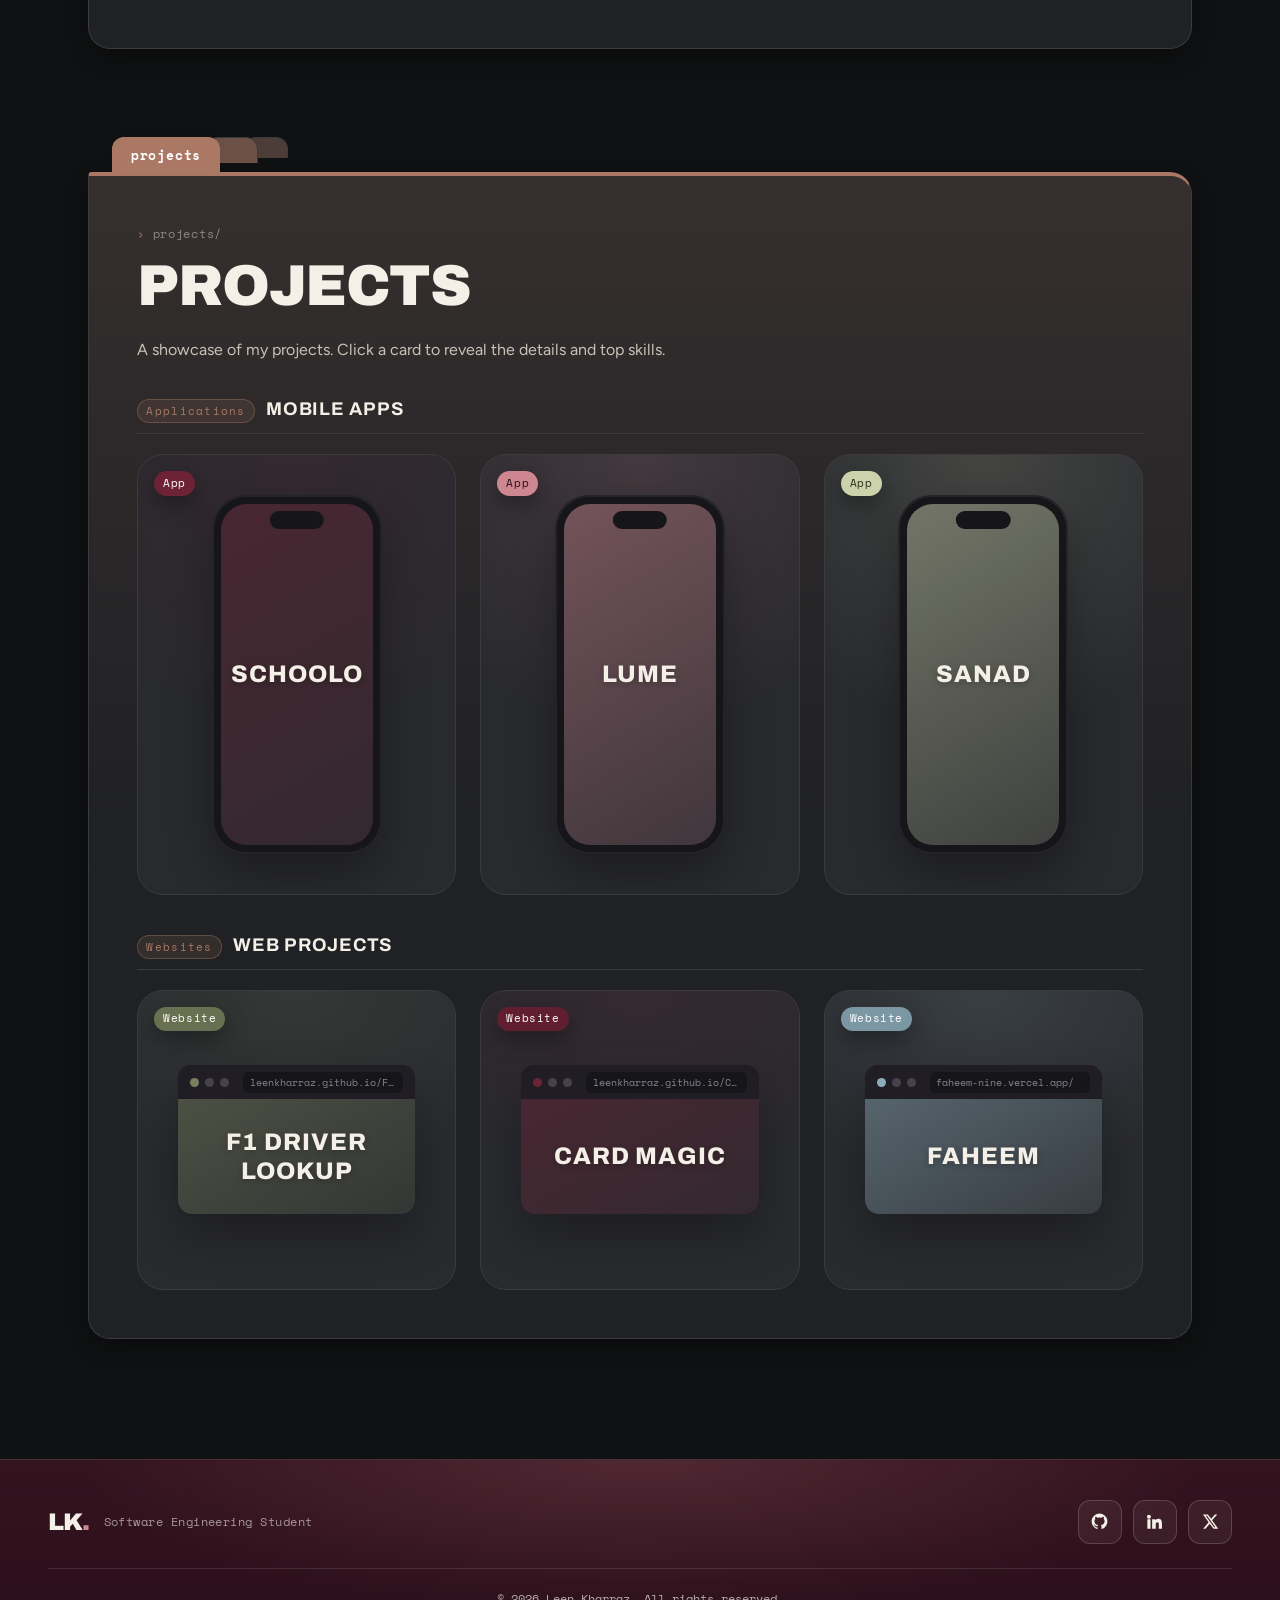
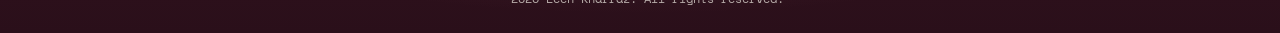
==== commit 406b53d1: "Redesign projects grid, add technology logo chips, and clean up Arabic localization - Projects grid " ====
--- a/index.html
+++ b/index.html
@@ -68,7 +68,7 @@
       <div class="hero__inner">
         <div class="hero__copy reveal">
           <p class="path-label">~/leen-kharraz</p>
-          <h1 class="hero__name">Leen Kharraz</h1>
+          <h1 class="hero__name" data-i18n="hero.name">Leen Kharraz</h1>
           <p class="hero__role" data-i18n="hero.role">Software Engineering Student</p>
         </div>
 
@@ -94,12 +94,12 @@
     <!-- ============ ABOUT — dusty blue ============ -->
     <section class="section reveal" id="about" data-accent="blue" aria-labelledby="about-h">
       <div class="foldertabs" aria-hidden="true">
-        <span class="foldertabs__tab foldertabs__tab--main">about</span>
+        <span class="foldertabs__tab foldertabs__tab--main" data-i18n="about.tabLabel">about</span>
         <span class="foldertabs__tab foldertabs__tab--ghost"></span>
         <span class="foldertabs__tab foldertabs__tab--ghost2"></span>
       </div>
       <div class="panel">
-        <p class="path-label">about/</p>
+        <p class="path-label" data-i18n="about.pathLabel">about/</p>
         <h2 class="section__title" id="about-h" data-i18n="about.title">About Me</h2>
         <div class="about__grid">
           <div class="contentbox about__bio-box">
@@ -165,14 +165,14 @@
     <!-- ============ EXPERIENCE — sage / olive ============ -->
     <section class="section reveal" id="experience" data-accent="olive" aria-labelledby="exp-h">
       <div class="foldertabs" aria-hidden="true">
-        <span class="foldertabs__tab foldertabs__tab--main">experience</span>
+        <span class="foldertabs__tab foldertabs__tab--main" data-i18n="experience.tabLabel">experience</span>
         <span class="foldertabs__tab foldertabs__tab--ghost"></span>
         <span class="foldertabs__tab foldertabs__tab--ghost2"></span>
       </div>
       <div class="panel">
         <div class="exp-head">
           <div class="exp-head__title">
-            <p class="path-label">experience/</p>
+            <p class="path-label" data-i18n="experience.pathLabel">experience/</p>
             <h2 class="section__title" id="exp-h" data-i18n="experience.title">Experience</h2>
           </div>
           <div class="exp-sort" role="group" aria-label="Sort experience by date" data-i18n-aria-label="experience.sortAria">
@@ -189,7 +189,7 @@
         <!-- Race timeline panel, revealed by the Scrutineer Marshal card's "View Races" button. -->
         <div class="race-strip" id="raceStrip" hidden>
           <div class="race-strip__head">
-            <p class="path-label">experience/scrutineer/races</p>
+            <p class="path-label" data-i18n="experience.racesPathLabel">experience/scrutineer/races</p>
             <h3 class="race-strip__title" data-i18n="motorsport.title">Scrutineer Marshal — Race Timeline</h3>
             <p class="race-strip__lede" data-i18n="motorsport.lede">Motorsport events supported since March 2024, newest first.</p>
           </div>
@@ -216,7 +216,7 @@
               </g>
             </svg>
           </div>
-          <ol class="race-strip__list" id="motorsportTimeline" aria-label="Select a race event"></ol>
+          <ol class="race-strip__list" id="motorsportTimeline" aria-label="Select a race event" data-i18n-aria-label="motorsport.selectRaceAria"></ol>
 
           <div class="race-strip__connector" id="raceConnector" aria-hidden="true"></div>
 
@@ -229,12 +229,12 @@
     <!-- ============ PROJECTS — mocha / apricot / burgundy ============ -->
     <section class="section reveal" id="projects" data-accent="mocha" aria-labelledby="proj-h">
       <div class="foldertabs" aria-hidden="true">
-        <span class="foldertabs__tab foldertabs__tab--main">projects</span>
+        <span class="foldertabs__tab foldertabs__tab--main" data-i18n="projects.tabLabel">projects</span>
         <span class="foldertabs__tab foldertabs__tab--ghost"></span>
         <span class="foldertabs__tab foldertabs__tab--ghost2"></span>
       </div>
       <div class="panel">
-        <p class="path-label">projects/</p>
+        <p class="path-label" data-i18n="projects.pathLabel">projects/</p>
         <h2 class="section__title" id="proj-h" data-i18n="projects.title">Projects</h2>
         <p class="section__lede" data-i18n="projects.lede">A showcase of my projects. Click a card to reveal the details and top skills.</p>
 
--- a/css/style.css
+++ b/css/style.css
@@ -1232,22 +1232,24 @@
   gap: 1.5rem;
   grid-template-columns: minmax(0, 1fr);
 }
+/* Tablet and up: two per row. */
 @media (min-width: 640px) { .showcase__grid { grid-template-columns: repeat(2, minmax(0, 1fr)); } }
-/* Apps: two per row, capped so cards don't stretch on wide screens.
-   Sites: same two-per-row cap, but the 3rd (.device-card--wide) card
-   spans both columns underneath — see the featured-card rules below. */
-@media (min-width: 980px) {
-  .showcase__grid--apps  { grid-template-columns: repeat(2, minmax(0, 1fr)); max-width: 720px; }
-  .showcase__grid--sites { grid-template-columns: repeat(2, minmax(0, 1fr)); max-width: 920px; }
-}
-
-/* Featured 3rd Website card only (.device-card--wide, set via p.wide in
-   PROJECTS.sites): spans both site columns on large screens, growing in
-   WIDTH only — .device-stage keeps the same min-height as every other
-   card, and the browser mockup gets an explicit height (instead of its
-   usual 16:10 aspect-ratio) so widening it doesn't also make it taller.
-   Scoped to .showcase__grid--sites so it never affects Application cards. */
-@media (min-width: 980px) {
+/* Laptop/desktop and up: three per row, so cards sit at a sensible
+   width instead of stretching into two oversized ones. No extra
+   max-width is needed here — the outer .section already caps the
+   whole panel at --content-max (1200px), which is what keeps the grid
+   from stretching further on huge displays. */
+@media (min-width: 1100px) {
+  .showcase__grid { grid-template-columns: repeat(3, minmax(0, 1fr)); }
+}
+
+/* Featured 3rd Website card (.device-card--wide, set via p.wide in
+   PROJECTS.sites): spans both columns only in the two-column tablet/
+   small-desktop range, where 3 cards would otherwise leave an orphan
+   on its own row. At three-per-row (≥1100px) all three site cards sit
+   evenly in one row instead — "cards in the same row should have
+   consistent sizing" — so the span is switched off there. */
+@media (min-width: 980px) and (max-width: 1099.98px) {
   .showcase__grid--sites .device-card--wide { grid-column: 1 / -1; }
   .showcase__grid--sites .device-card--wide .browser { max-width: 760px; height: 230px; }
 }
@@ -1291,7 +1293,11 @@
 /* --- iPhone frame (pure CSS, drop a screenshot into the screen) --- */
 .iphone {
   position: relative;
-  width: min(210px, 60%);
+  /* Floor (170px) keeps the name-label preview (e.g. "Schoolo") from
+     clipping inside the screen once cards get narrower at 3-per-row;
+     the 60% term is what naturally shrinks the mockup a bit on
+     desktop, without needing a separate breakpoint override. */
+  width: clamp(170px, 60%, 210px);
   aspect-ratio: 9 / 19;
   background: #16151a;
   border-radius: 34px;
@@ -1464,7 +1470,61 @@
 .device-overlay .btn { align-self: flex-start; margin-top: 0.3rem; }
 .device-overlay__actions { display: flex; flex-wrap: wrap; align-self: flex-start; gap: 0.6rem; margin-top: 0.3rem; }
 .device-overlay__actions .btn { margin-top: 0; }
-.device-tags { display: inline-flex; flex-wrap: wrap; gap: 0.2rem; }
+.device-tags { display: inline-flex; flex-wrap: wrap; align-items: center; gap: 0.2rem; }
+
+/* --- Technology/tool logo chip (see renderTagOrIcon in js/main.js) ---
+   Small square, logo centered on a light chip so brand marks stay
+   readable regardless of theme — the parent .device-overlay is always
+   a dark surface by design (see its gradient above), same as the
+   footer's .iconbtn tooltip pattern this reuses. Tooltip + aria-label
+   carry the technology name since the visible face is icon-only. */
+.tech-icon {
+  position: relative;
+  width: 32px;
+  height: 32px;
+  flex: none;
+  display: inline-grid;
+  place-items: center;
+  background: #fff;
+  border: 1px solid rgba(0, 0, 0, 0.08);
+  border-radius: 9px;
+  box-shadow: 0 1px 3px rgba(0, 0, 0, 0.18);
+  margin: 0.15rem 0.15rem 0.15rem 0;
+  transition: transform 0.2s ease, box-shadow 0.2s ease;
+}
+.tech-icon img { width: 18px; height: 18px; display: block; }
+.tech-icon:hover,
+.tech-icon:focus-visible {
+  transform: translateY(-3px);
+  box-shadow: 0 8px 18px rgba(0, 0, 0, 0.25);
+}
+.tech-icon:focus-visible { outline: 2px solid var(--apricot); outline-offset: 2px; }
+.tech-icon::after {
+  content: attr(data-tip);
+  position: absolute;
+  bottom: calc(100% + 7px);
+  left: 50%;
+  transform: translateX(-50%) translateY(4px);
+  font-family: var(--font-mono);
+  font-size: 0.66rem;
+  white-space: nowrap;
+  background: var(--card-hi);
+  color: var(--text);
+  border: 1px solid var(--border);
+  padding: 0.3em 0.6em;
+  border-radius: 8px;
+  opacity: 0;
+  pointer-events: none;
+  transition: opacity 0.2s ease, transform 0.2s ease;
+  z-index: 20;
+}
+/* :active covers touch — a tap shows the tooltip too, not just hover. */
+.tech-icon:hover::after,
+.tech-icon:focus-visible::after,
+.tech-icon:active::after {
+  opacity: 1;
+  transform: translateX(-50%) translateY(0);
+}
 
 /* --- Featured card: device beside always-visible info --- */
 .device-card--featured .device-stage { min-height: 420px; }
@@ -1823,6 +1883,7 @@
 :root[dir="rtl"] .race-strip__node,
 :root[dir="rtl"] .race-detail__info,
 :root[dir="rtl"] .footer__tag,
+:root[dir="rtl"] .hero__copy,
 :root[dir="rtl"] .btn {
   direction: rtl;
 }
@@ -1833,6 +1894,35 @@
   direction: ltr;
   text-align: left;
   unicode-bidi: isolate;
+}
+/* Hero, Arabic only: mirror the two-column layout so the name/copy
+   sits on the right and the code editor sits on the left — this is
+   the one place the design should feel mirrored, not just re-worded,
+   since "copy reads first, editor illustrates" only lands as RTL if
+   copy is on the side Arabic readers land on first. */
+:root[dir="rtl"] .hero__ghost {
+  left: auto;
+  right: -0.03em;
+}
+:root[dir="rtl"] .hero__cta {
+  justify-content: flex-end;
+}
+/* Projects category headers ("Applications  Mobile Apps"): the kicker
+   pill + title pin their LTR order (see the direction:ltr rule on
+   .showcase__group-h above) so "Applications" doesn't swap sides with
+   "Mobile Apps", but .showcase__group-h is a flex row whose default
+   justify-content (flex-start) then hugs that pinned pair to the left
+   edge — leaving the whole heading floating in dead space instead of
+   starting from the right, where Arabic reading begins. flex-end
+   anchors the pinned pair to the right edge without reordering it. */
+:root[dir="rtl"] .showcase__group-h {
+  justify-content: flex-end;
+}
+@media (min-width: 900px) {
+  :root[dir="rtl"] .hero__inner {
+    grid-template-areas: "editor copy" "editor cta";
+    grid-template-columns: 0.95fr 1.05fr;
+  }
 }
 /* Bashosh's role-progression steps keep their connector dot/line
    pinned to the physical left (position:absolute, unaffected by
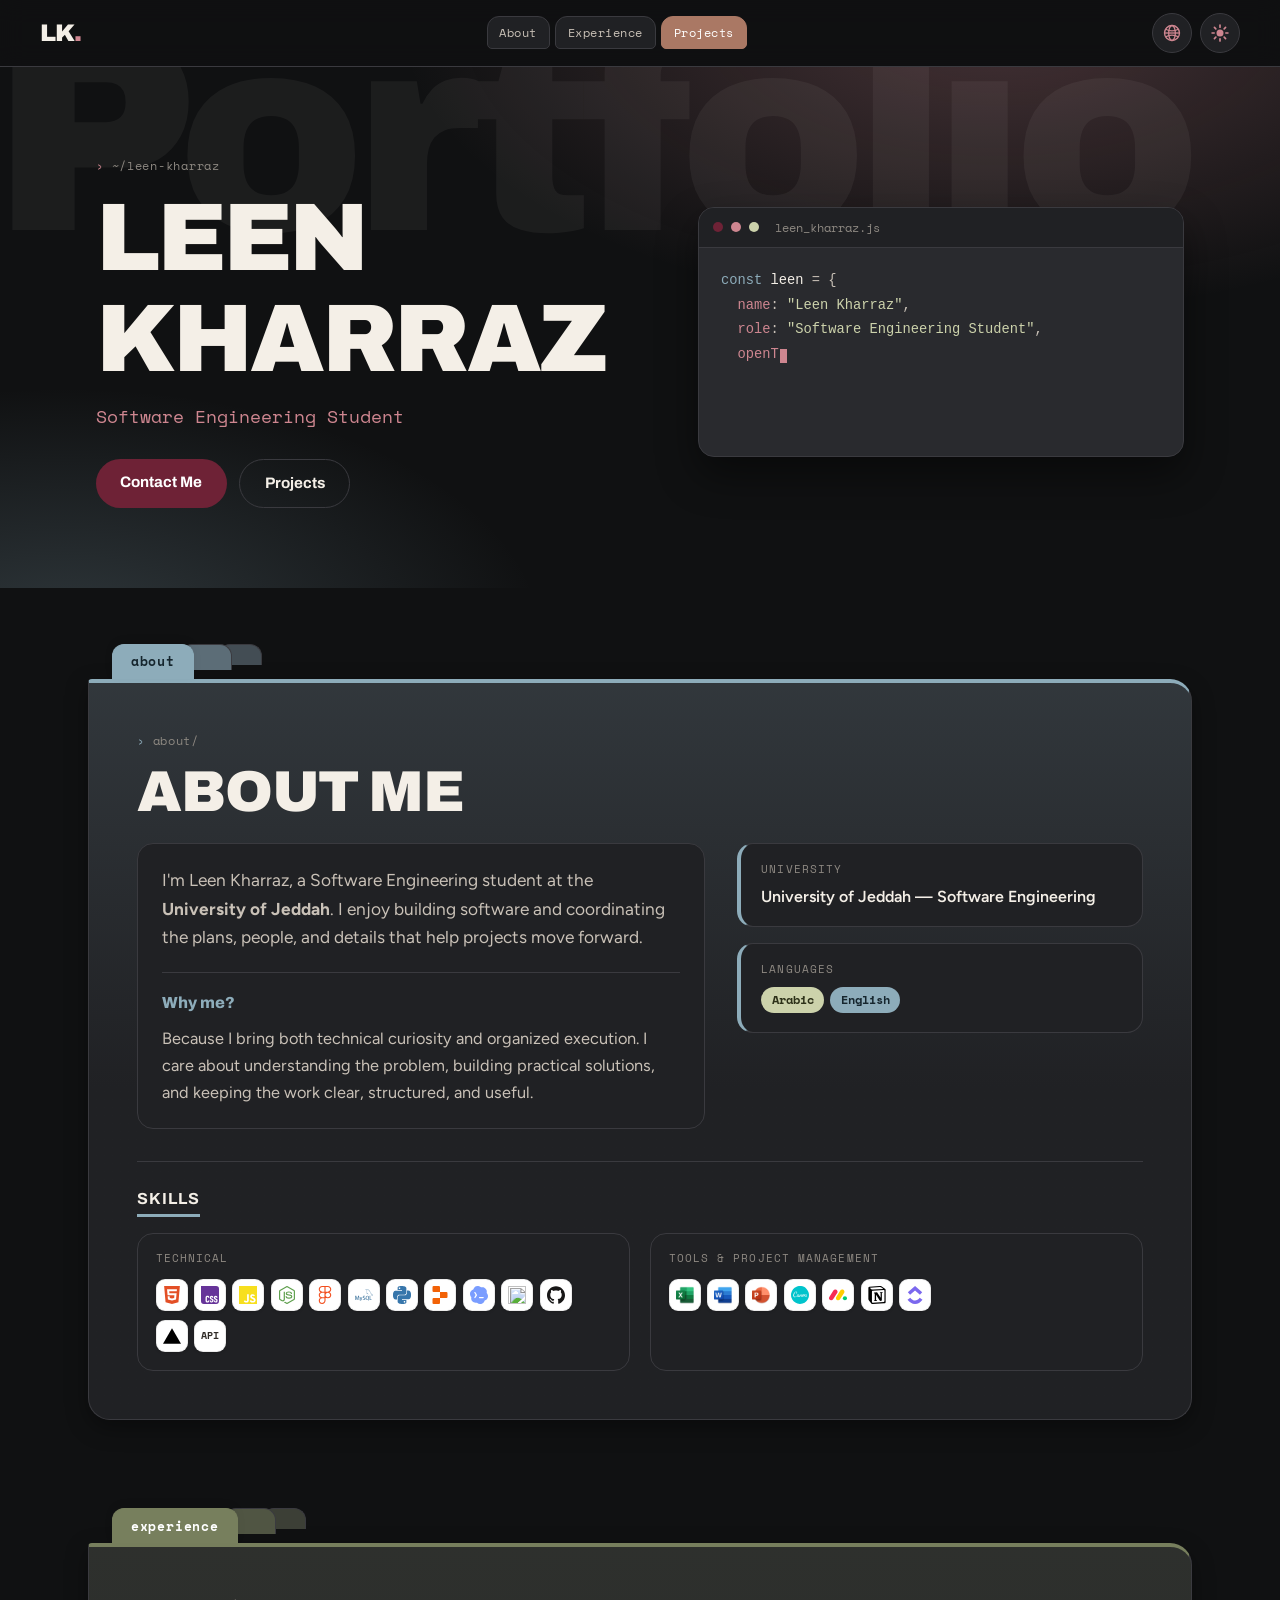
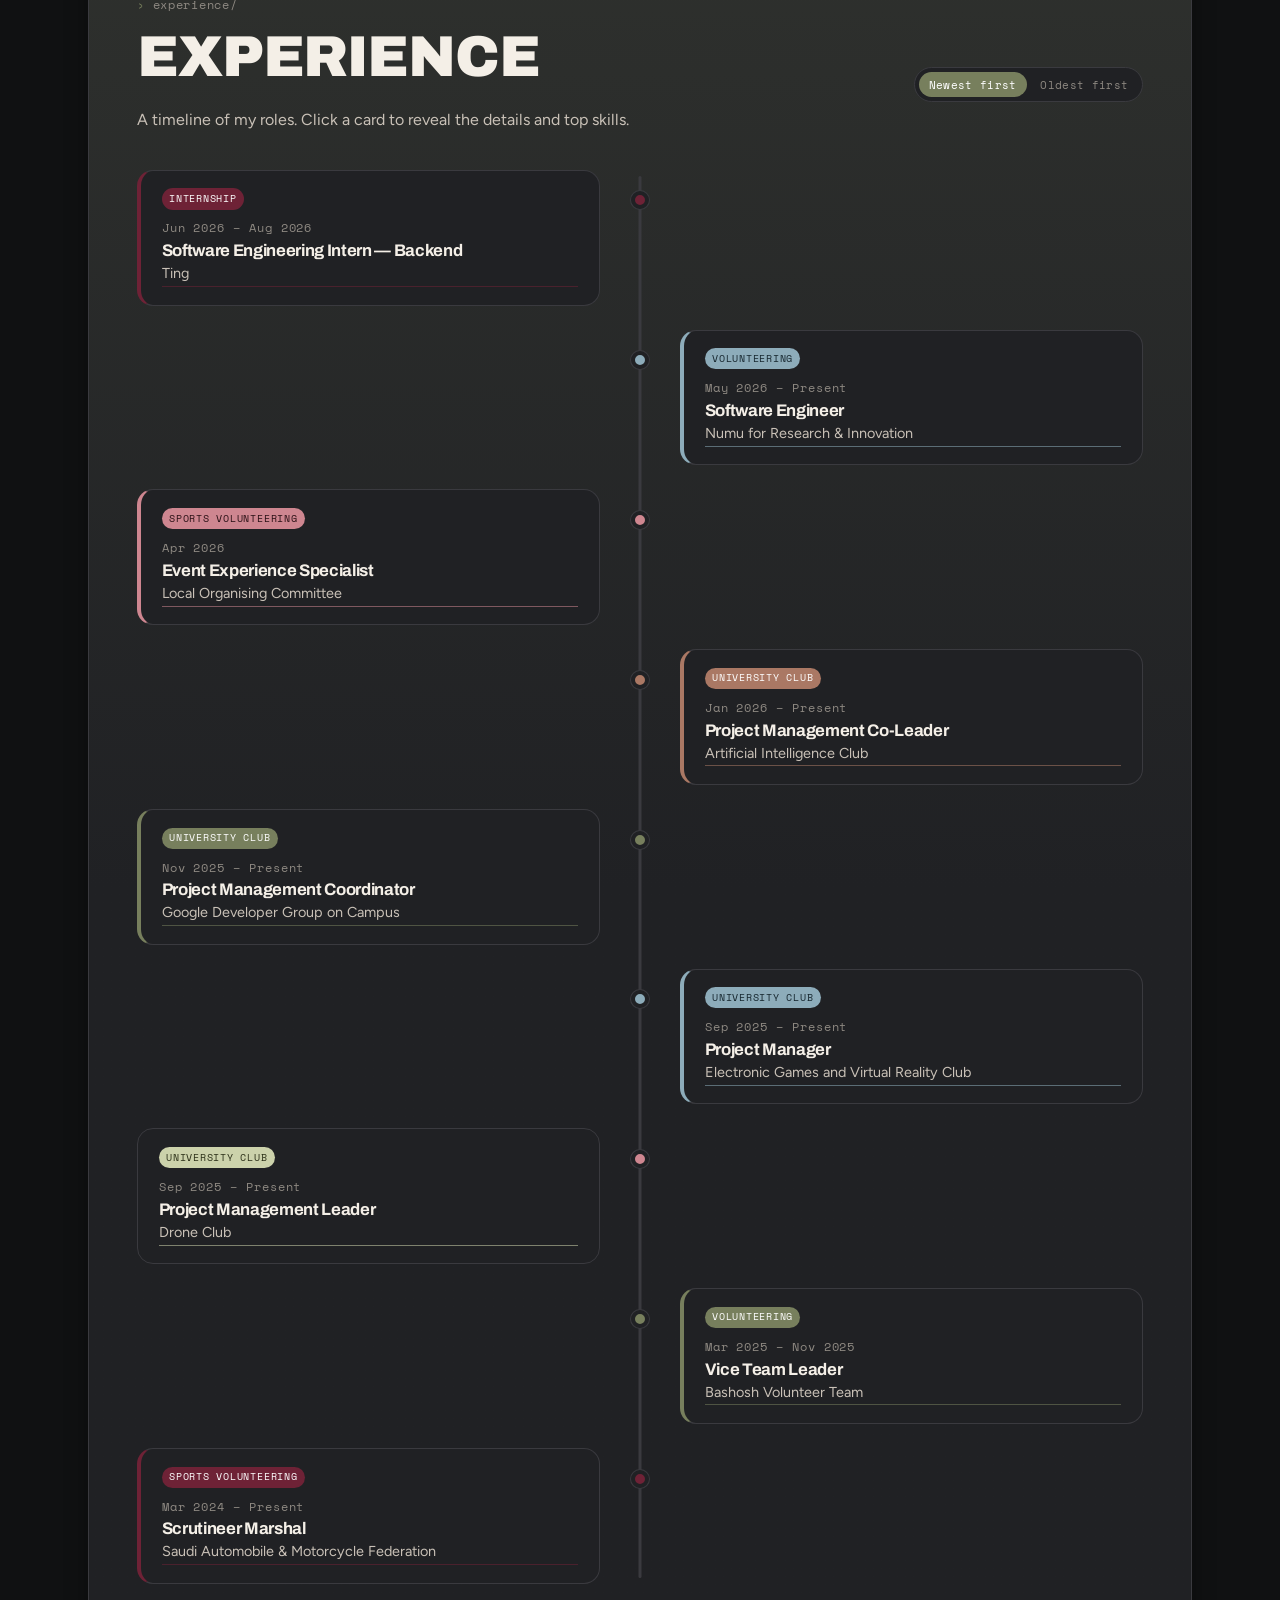
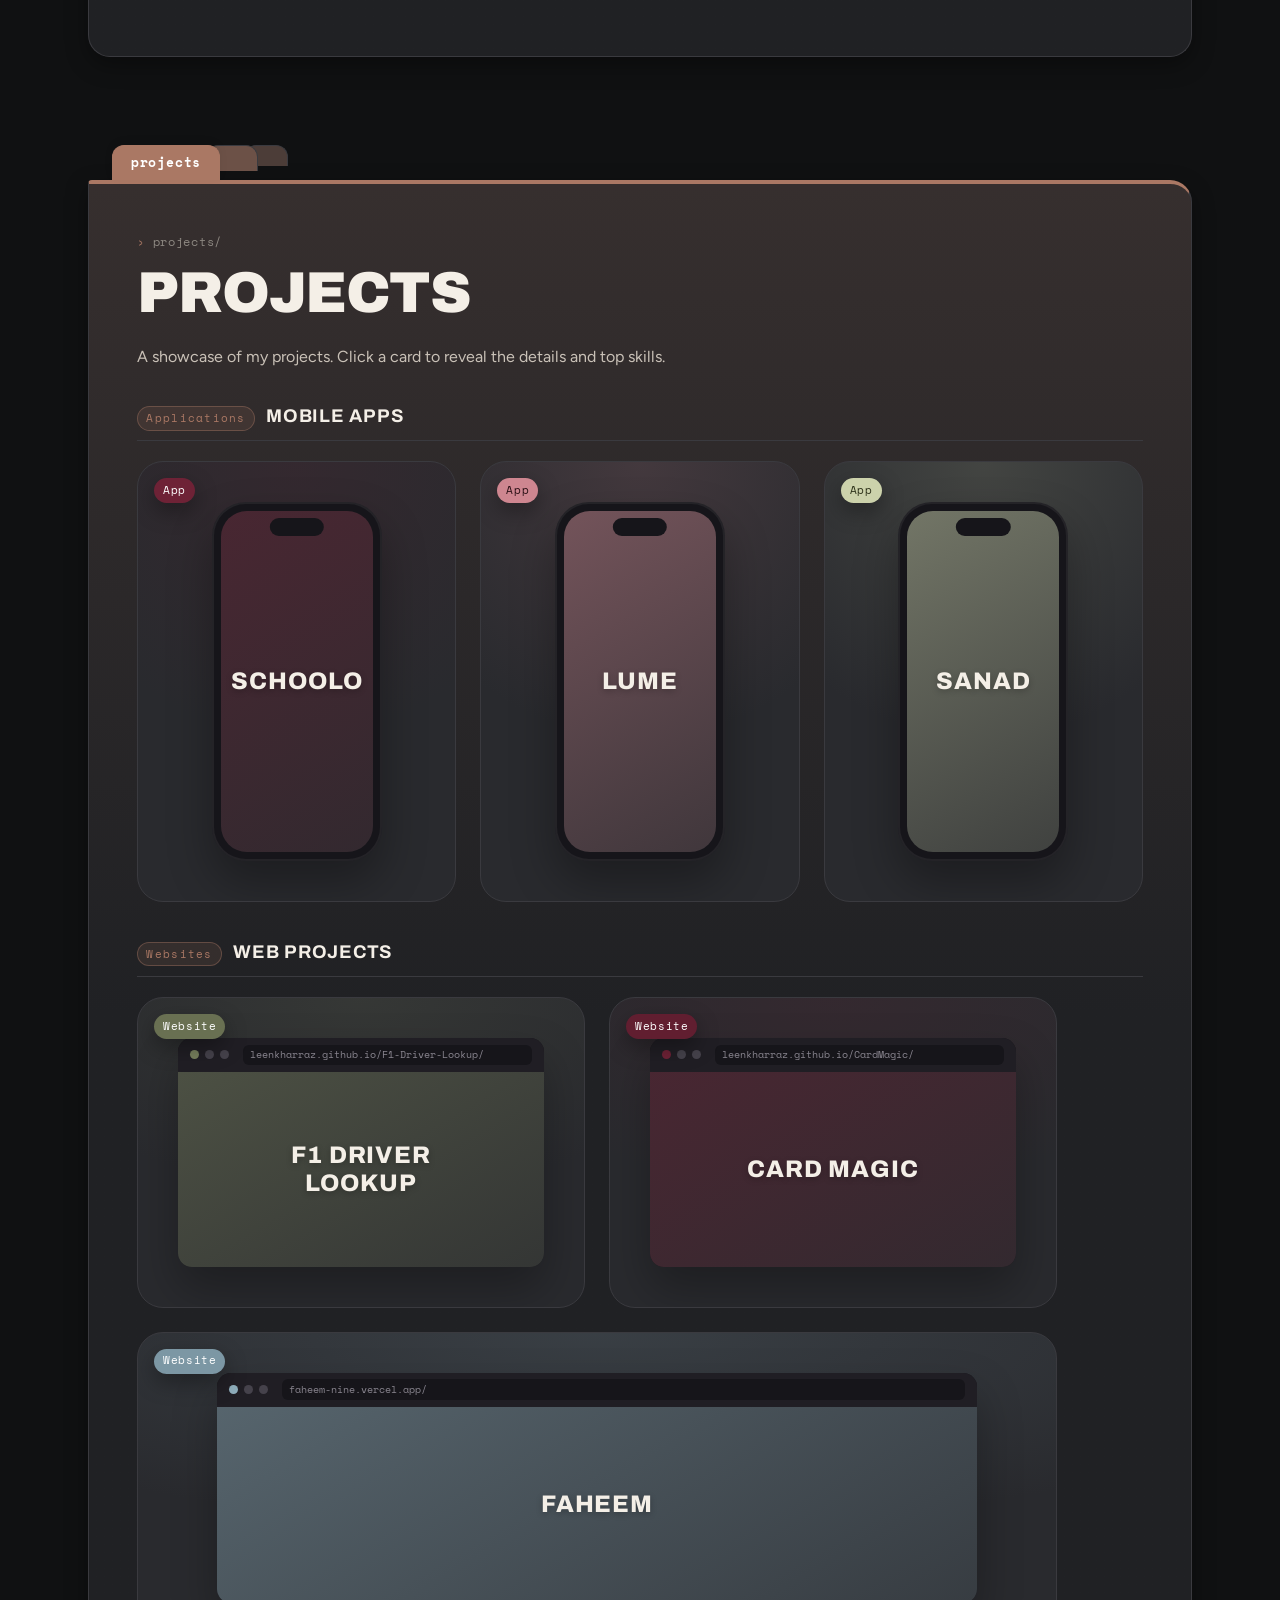
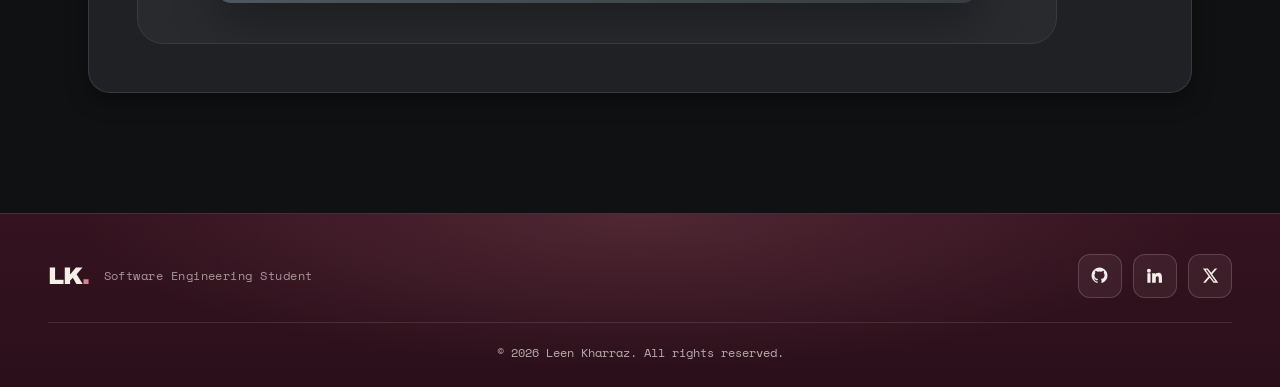
==== commit 427f5ac4: "Finish Arabic RTL cleanup, convert Skills to logo icons, split Applications/Websites grids, swap Cha" ====
--- a/index.html
+++ b/index.html
@@ -138,24 +138,13 @@
           <div class="skills-mini">
             <div class="skills-mini__group">
               <span class="skills-mini__label" data-i18n="about.technicalLabel">Technical</span>
-              <div class="skills-mini__pills">
-                <span class="pill pill--blue">HTML</span>
-                <span class="pill pill--blue">CSS</span>
-                <span class="pill pill--blue">JavaScript</span>
-                <span class="pill pill--blue">Node.js</span>
-                <span class="pill pill--blue">MySQL</span>
-                <span class="pill pill--blue">Git &amp; GitHub</span>
-              </div>
+              <!-- Rendered from SKILLS.technical in js/main.js (renderSkillIcons) -->
+              <div class="skills-mini__pills" id="technicalSkills"></div>
             </div>
             <div class="skills-mini__group">
               <span class="skills-mini__label" data-i18n="about.toolsLabel">Tools &amp; Project Management</span>
-              <div class="skills-mini__pills">
-                <span class="pill pill--soft-a">Monday.com</span>
-                <span class="pill pill--soft-a">Google Workspace</span>
-                <span class="pill pill--soft-a">Microsoft Office</span>
-                <span class="pill pill--soft-a" data-i18n="about.pill.projectManagement">Project Management</span>
-                <span class="pill pill--soft-a" data-i18n="about.pill.leadership">Leadership</span>
-              </div>
+              <!-- Rendered from SKILLS.tools in js/main.js (renderSkillIcons) -->
+              <div class="skills-mini__pills" id="toolsSkills"></div>
             </div>
           </div>
         </div>
--- a/css/style.css
+++ b/css/style.css
@@ -1232,26 +1232,45 @@
   gap: 1.5rem;
   grid-template-columns: minmax(0, 1fr);
 }
-/* Tablet and up: two per row. */
-@media (min-width: 640px) { .showcase__grid { grid-template-columns: repeat(2, minmax(0, 1fr)); } }
-/* Laptop/desktop and up: three per row, so cards sit at a sensible
-   width instead of stretching into two oversized ones. No extra
-   max-width is needed here — the outer .section already caps the
-   whole panel at --content-max (1200px), which is what keeps the grid
-   from stretching further on huge displays. */
-@media (min-width: 1100px) {
-  .showcase__grid { grid-template-columns: repeat(3, minmax(0, 1fr)); }
-}
-
-/* Featured 3rd Website card (.device-card--wide, set via p.wide in
-   PROJECTS.sites): spans both columns only in the two-column tablet/
-   small-desktop range, where 3 cards would otherwise leave an orphan
-   on its own row. At three-per-row (≥1100px) all three site cards sit
-   evenly in one row instead — "cards in the same row should have
-   consistent sizing" — so the span is switched off there. */
-@media (min-width: 980px) and (max-width: 1099.98px) {
+
+/* ===== Websites (.showcase__grid--sites) — unchanged: 2 cards side
+   by side, with the featured 3rd card (.device-card--wide, set via
+   p.wide on FAHEEM) spanning both columns on its own row underneath.
+   Applications intentionally uses a different pattern below — this
+   block must stay scoped to --sites only so it never affects
+   Applications. ===== */
+@media (min-width: 640px) {
+  .showcase__grid--sites { grid-template-columns: repeat(2, minmax(0, 1fr)); max-width: 920px; }
   .showcase__grid--sites .device-card--wide { grid-column: 1 / -1; }
+  /* The wide card's browser mockup gets an explicit height (instead of
+     its usual 16:10 aspect-ratio) so spanning the full row width
+     doesn't also make it taller. */
   .showcase__grid--sites .device-card--wide .browser { max-width: 760px; height: 230px; }
+}
+
+/* ===== Applications (.showcase__grid--apps) — all 3 cards (Schoolo,
+   Lume, SANAD) sit beside each other whenever there's room; no
+   .device-card--wide/featured treatment here, every card is
+   equal-sized. Two bands, each sized with minmax so cards never get
+   fixed pixel widths:
+     - 640–899px (tablet, where 3 real device cards get cramped):
+       2 columns, with the 3rd/last card centered on its own row
+       instead of stranded in column 1 with dead space beside it.
+     - ≥900px (laptop and up, including 1024/1280/1366/1440/1920):
+       3 columns — comfortably fits three ~240px+ cards at every one
+       of those widths without ballooning, since the outer .section
+       already caps overall width at --content-max (1200px). ===== */
+@media (min-width: 640px) and (max-width: 899.98px) {
+  .showcase__grid--apps { grid-template-columns: repeat(2, minmax(200px, 1fr)); }
+  .showcase__grid--apps .device-card:last-child {
+    grid-column: 1 / -1;
+    justify-self: center;
+    width: 100%;
+    max-width: calc(50% - 0.75rem);
+  }
+}
+@media (min-width: 900px) {
+  .showcase__grid--apps { grid-template-columns: repeat(3, minmax(240px, 1fr)); }
 }
 
 /* --- The stage that holds a device, tinted with the section accent --- */
@@ -1493,6 +1512,16 @@
   transition: transform 0.2s ease, box-shadow 0.2s ease;
 }
 .tech-icon img { width: 18px; height: 18px; display: block; }
+/* Fallback face for a technology with no real logo (currently just
+   "API" — see TECH_ICONS.api in js/main.js): same chip container/size
+   as a real logo, so it never reads as a stray leftover text pill. */
+.tech-icon__fallback {
+  font-family: var(--font-mono);
+  font-size: 0.6rem;
+  font-weight: 700;
+  letter-spacing: 0.02em;
+  color: #2f2a26;
+}
 .tech-icon:hover,
 .tech-icon:focus-visible {
   transform: translateY(-3px);
@@ -1887,10 +1916,16 @@
 :root[dir="rtl"] .btn {
   direction: rtl;
 }
-/* Code-styled path labels and the browser-chrome URL bar stay LTR in
-   both languages — they display literal paths/URLs, not prose. */
-.path-label,
-.browser__url {
+/* The browser-chrome URL bar is a real, never-translated URL, so it
+   always stays LTR. Most .path-label instances (about/experience/
+   projects/races) ARE translated content in Arabic now, though, and
+   should read like any other Arabic text — right-aligned, starting
+   from the right — so only the hero's own path-label (the personal
+   "~/leen-kharraz" handle, never translated either) keeps the
+   always-LTR treatment; every other .path-label just inherits the
+   page's current direction like normal text. */
+.browser__url,
+.hero__copy .path-label {
   direction: ltr;
   text-align: left;
   unicode-bidi: isolate;
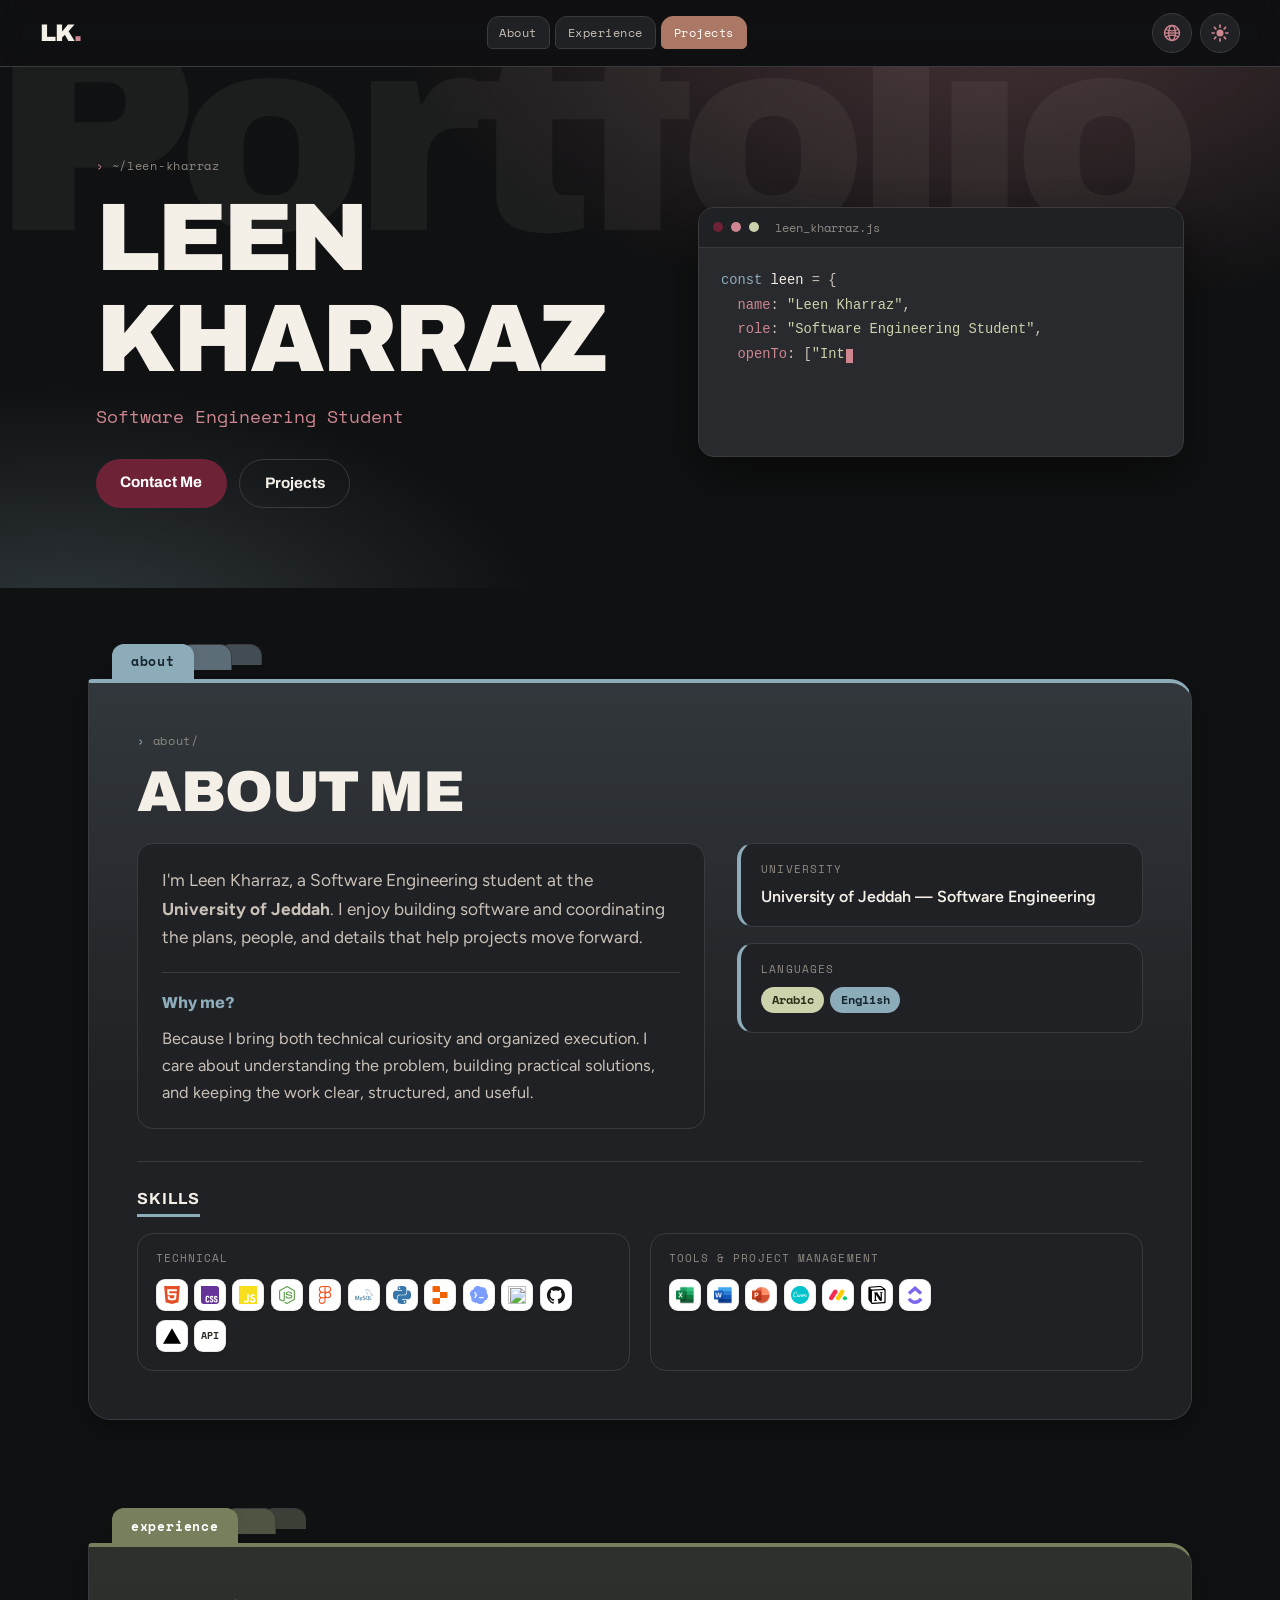
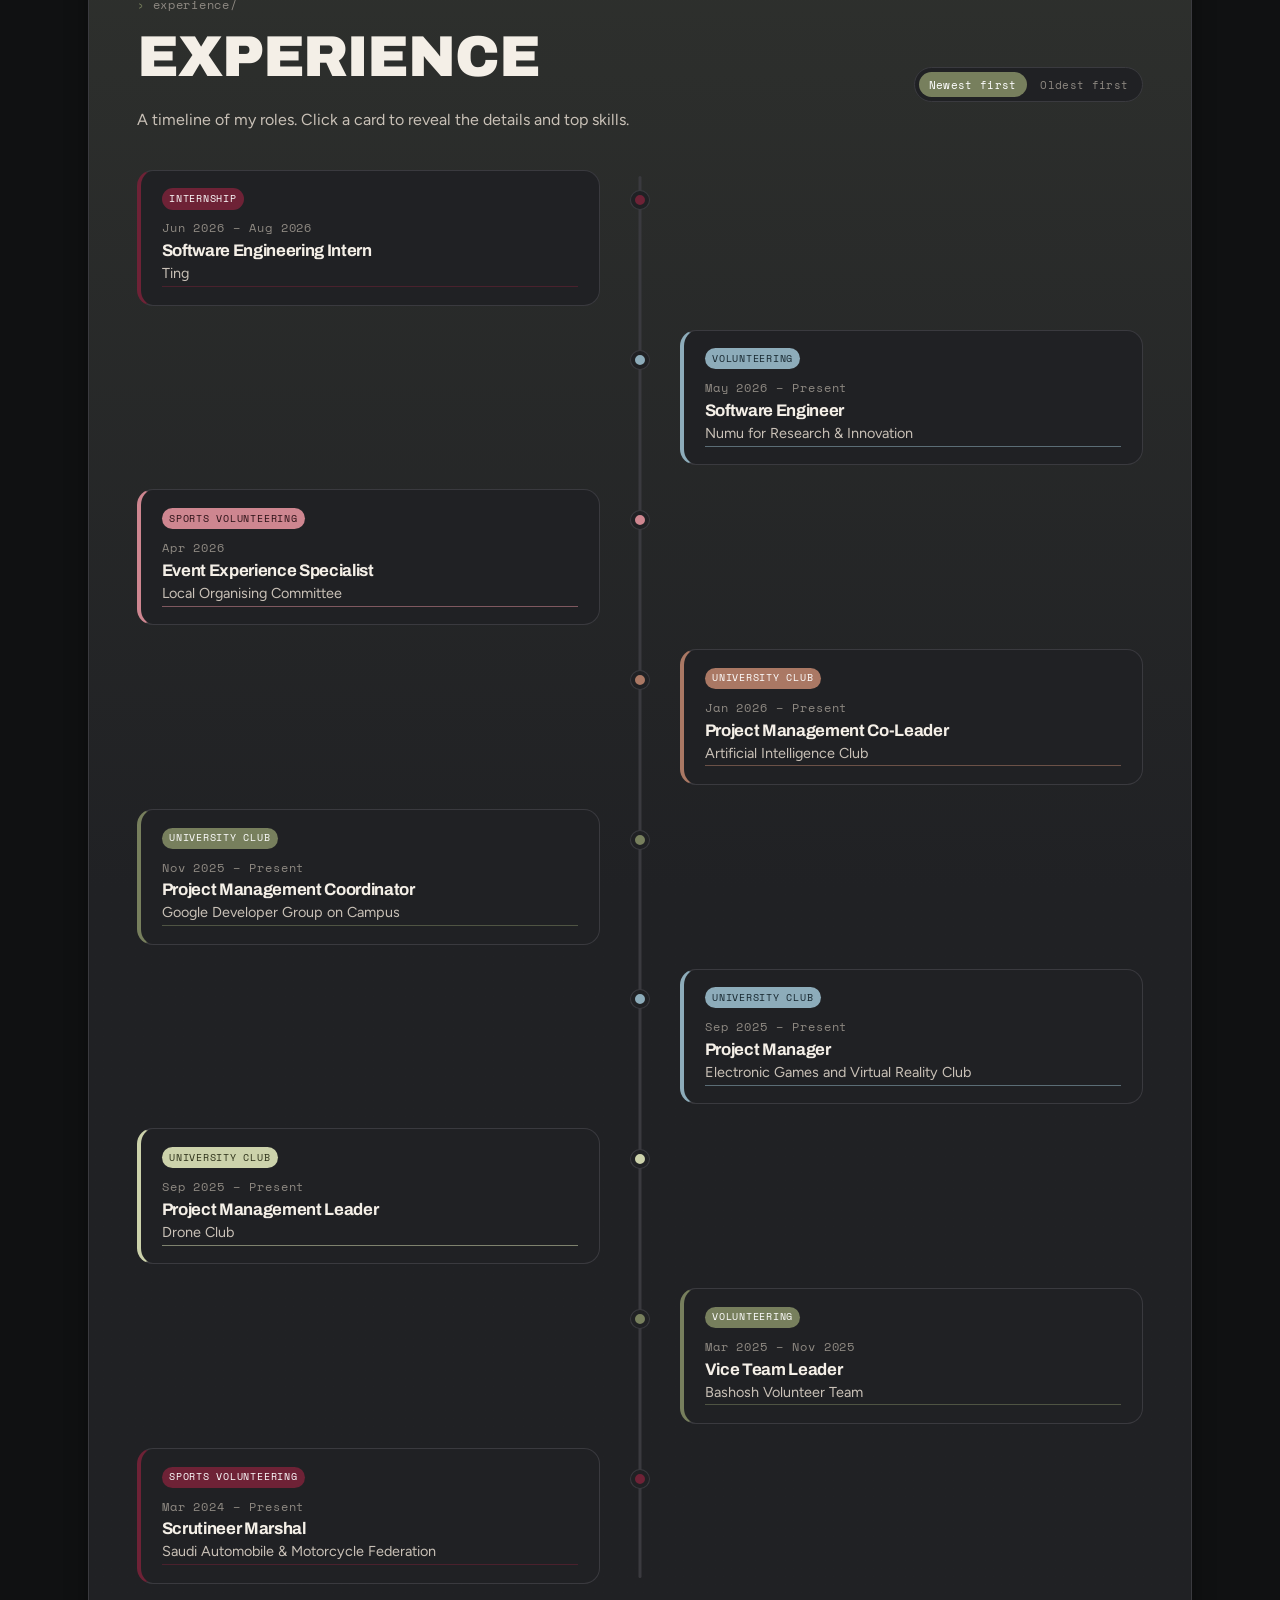
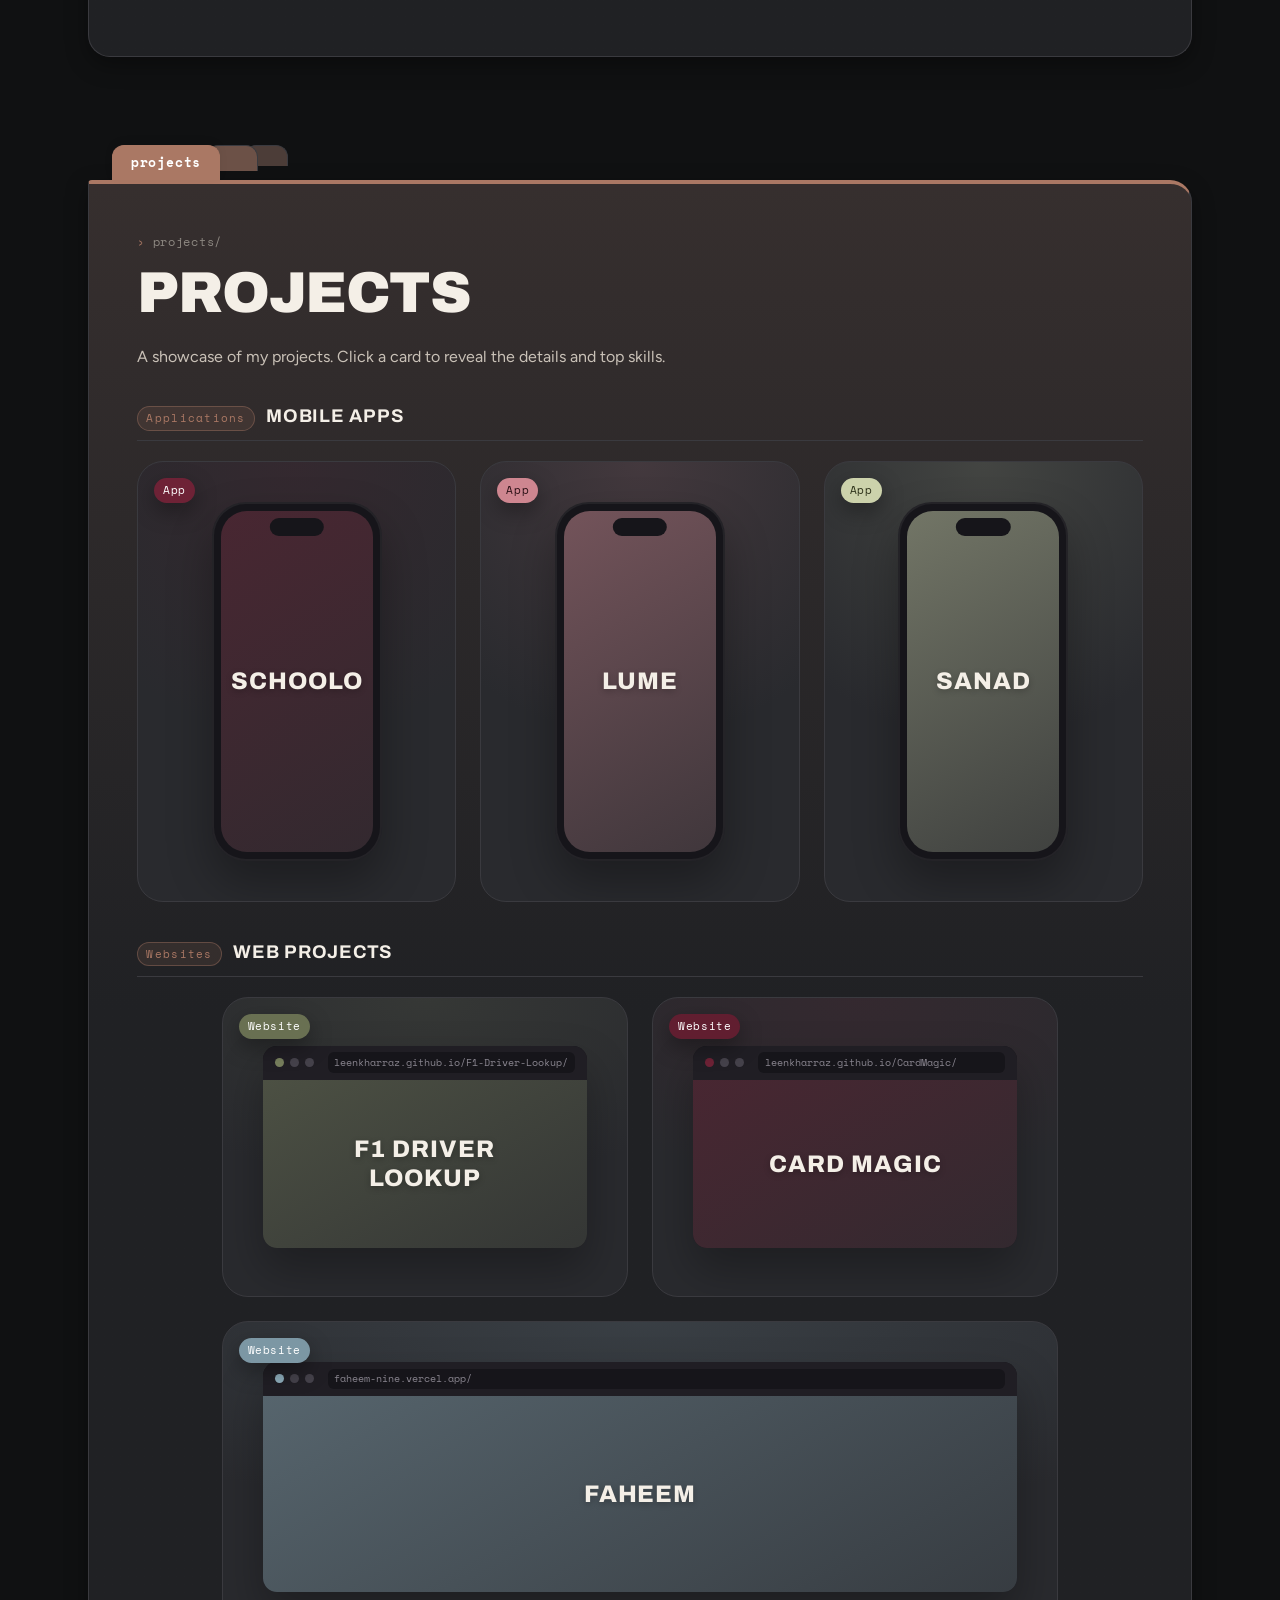
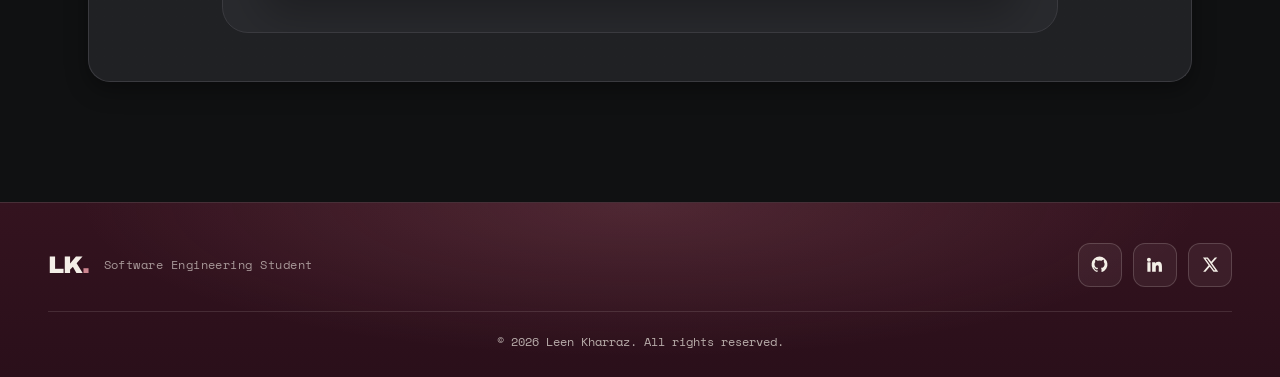
==== commit 8091d425: "fix: restore Arabic timeline layout and RTL alignment - Restore the Experience timeline's physical g" ====
--- a/index.html
+++ b/index.html
@@ -67,7 +67,7 @@
 
       <div class="hero__inner">
         <div class="hero__copy reveal">
-          <p class="path-label">~/leen-kharraz</p>
+          <p class="path-label" data-i18n="hero.pathLabel">~/leen-kharraz</p>
           <h1 class="hero__name" data-i18n="hero.name">Leen Kharraz</h1>
           <p class="hero__role" data-i18n="hero.role">Software Engineering Student</p>
         </div>
--- a/css/style.css
+++ b/css/style.css
@@ -536,7 +536,7 @@
 .foldertabs {
   display: inline-flex;
   align-items: flex-end;
-  margin-left: clamp(0.5rem, 2vw, 1.5rem);
+  margin-inline-start: clamp(0.5rem, 2vw, 1.5rem);
   position: relative;
   z-index: 2;
 }
@@ -560,7 +560,7 @@
 .foldertabs__tab--ghost,
 .foldertabs__tab--ghost2 {
   align-self: flex-start;
-  margin-left: -14px;
+  margin-inline-start: -14px;
   background: color-mix(in srgb, var(--a) 55%, var(--card));
 }
 .foldertabs__tab--ghost  { width: 52px; height: 26px; z-index: 2; }
@@ -634,7 +634,7 @@
 .filecard {
   background: var(--card);
   border: 1px solid var(--border);
-  border-left: 4px solid var(--a, var(--apricot));
+  border-inline-start: 4px solid var(--a, var(--apricot));
   border-radius: var(--radius-md);
   padding: 1rem 1.25rem;
 }
@@ -731,6 +731,12 @@
 /* ============================================================
    9. EXPERIENCE TIMELINE
    ============================================================ */
+/* Timeline structural positioning is intentionally physical (left/
+   right), not logical — it must stay pixel-identical between English
+   and Arabic: same spine position, same dot position, same which-side
+   each card sits on. Only the TEXT inside each card should respond to
+   language (see .tl-card__head's text-align: start below); the
+   geometry itself is language-independent by design. */
 .timeline { position: relative; margin-top: 1rem; padding-left: 2rem; }
 .timeline::before {
   content: ""; position: absolute; left: 8px; top: 6px; bottom: 6px;
@@ -748,6 +754,7 @@
 .tl-item--olive   .tl-dot { background: var(--olive); }
 .tl-item--apricot .tl-dot { background: var(--apricot); }
 .tl-item--mocha   .tl-dot { background: var(--mocha); }
+.tl-item--sage    .tl-dot { background: var(--sage); }
 
 .tl-card {
   background: var(--card);
@@ -762,9 +769,15 @@
 .tl-item--olive   .tl-card { border-left: 4px solid var(--olive); }
 .tl-item--apricot .tl-card { border-left: 4px solid var(--apricot); }
 .tl-item--mocha   .tl-card { border-left: 4px solid var(--mocha); }
-
+.tl-item--sage    .tl-card { border-left: 4px solid var(--sage); }
+
+/* text-align: start (not a hardcoded "left") is what actually lets
+   the role/org/date text inside each card read right-aligned in
+   Arabic — it resolves per the inherited direction (rtl in Arabic,
+   ltr in English), independent of which physical side the card
+   itself sits on. */
 .tl-card__head {
-  display: block; width: 100%; text-align: left;
+  display: block; width: 100%; text-align: start;
   background: none; border: none; cursor: pointer;
   font: inherit; color: inherit; padding: 1.1rem 1.3rem;
 }
@@ -845,16 +858,22 @@
   color: var(--text-mut);
   margin-bottom: 0.5rem;
 }
+/* Unlike the main alternating timeline above, this mini list (Bashosh's
+   role progression) is single-column with a connector on one side
+   only — it has no "which side" structural meaning to preserve, so
+   (like .filecard's accent border) it uses logical properties: the
+   connector dot/line and the text both naturally move to the right
+   together in Arabic. */
 .mini-steps {
   position: relative;
   display: grid;
   gap: 0.45rem;
-  padding-left: 1.1rem;
+  padding-inline-start: 1.1rem;
 }
 .mini-steps::before {
   content: "";
   position: absolute;
-  left: 3px; top: 0.35em; bottom: 0.35em;
+  inset-inline-start: 3px; top: 0.35em; bottom: 0.35em;
   width: 2px;
   background: color-mix(in srgb, var(--ca, var(--mocha)) 40%, transparent);
 }
@@ -867,13 +886,20 @@
 .mini-steps__item::before {
   content: "";
   position: absolute;
-  left: -1.1rem; top: 0.4em;
+  inset-inline-start: -1.1rem; top: 0.4em;
   width: 7px; height: 7px;
   border-radius: 50%;
   background: var(--ca, var(--mocha));
 }
 .mini-steps__item:last-child { color: var(--text); font-weight: 600; }
 
+/* Desktop alternating timeline: odd items sit physically LEFT, even
+   items physically RIGHT, dots facing the center spine — identical in
+   English and Arabic. This geometry is intentionally NOT
+   language-aware: the card a reader lands on for a given role must be
+   the same physical card in both languages, so only its own text
+   direction changes (see .tl-card__head { text-align: start } above),
+   never which side it sits on. */
 @media (min-width: 1024px) {
   .timeline { padding-left: 0; }
   .timeline::before { left: 50%; transform: translateX(-50%); }
@@ -1240,7 +1266,11 @@
    block must stay scoped to --sites only so it never affects
    Applications. ===== */
 @media (min-width: 640px) {
-  .showcase__grid--sites { grid-template-columns: repeat(2, minmax(0, 1fr)); max-width: 920px; }
+  /* margin-inline: auto centers the capped-width grid within the full
+     panel width instead of it hugging the start edge — same fix,
+     same visual result, in both languages, since centering is
+     symmetric regardless of direction. */
+  .showcase__grid--sites { grid-template-columns: repeat(2, minmax(0, 1fr)); max-width: 920px; margin-inline: auto; }
   .showcase__grid--sites .device-card--wide { grid-column: 1 / -1; }
   /* The wide card's browser mockup gets an explicit height (instead of
      its usual 16:10 aspect-ratio) so spanning the full row width
@@ -1600,7 +1630,7 @@
   .device-card[tabindex]:not(.device-card--featured)::after {
     content: "Tap for details";
     position: absolute;
-    right: 1rem; bottom: 1rem;
+    inset-inline-end: 1rem; bottom: 1rem;
     z-index: 4;
     font-family: var(--font-mono);
     font-size: 0.6rem;
@@ -1854,6 +1884,13 @@
 }
 @media (max-width: 560px) {
   .footer__inner { flex-direction: column; align-items: flex-start; gap: 1rem; }
+  /* .footer__inner stays direction:ltr always (see the RTL section
+     below) so its brand-block/icons order never swaps at wider
+     widths, but that also pins this stacked mobile layout's
+     align-items to physical left regardless of language. There's no
+     "which side" ordering concern once it's a single-column stack, so
+     right-align the stack for Arabic specifically. */
+  :root[dir="rtl"] .footer__inner { align-items: flex-end; }
 }
 
 
@@ -1917,15 +1954,11 @@
   direction: rtl;
 }
 /* The browser-chrome URL bar is a real, never-translated URL, so it
-   always stays LTR. Most .path-label instances (about/experience/
-   projects/races) ARE translated content in Arabic now, though, and
-   should read like any other Arabic text — right-aligned, starting
-   from the right — so only the hero's own path-label (the personal
-   "~/leen-kharraz" handle, never translated either) keeps the
-   always-LTR treatment; every other .path-label just inherits the
-   page's current direction like normal text. */
-.browser__url,
-.hero__copy .path-label {
+   always stays LTR. Every .path-label (hero/about/experience/projects/
+   races) is translated content in Arabic — hero.pathLabel included,
+   see js/i18n.js — so they all just inherit the page's current
+   direction like normal text, reading right-aligned in Arabic. */
+.browser__url {
   direction: ltr;
   text-align: left;
   unicode-bidi: isolate;
@@ -1959,11 +1992,11 @@
     grid-template-columns: 0.95fr 1.05fr;
   }
 }
-/* Bashosh's role-progression steps keep their connector dot/line
-   pinned to the physical left (position:absolute, unaffected by
-   direction); left-align the step text too so it stays flush against
-   its own dot instead of drifting to the right. */
-:root[dir="rtl"] .mini-steps__item { text-align: left; }
+/* Bashosh's role-progression steps (.mini-steps) now use logical
+   properties (padding-inline-start / inset-inline-start) instead of
+   hardcoded left values, so the connector dot/line and text both
+   naturally flip to the right side in Arabic — no override needed
+   here anymore. */
 /* device-card's own reset above makes its heading/tags/description
    read RTL correctly; the CTA/GitHub button row was already forced ltr
    via .device-overlay__actions above, and its .btn children are reset
@@ -1985,7 +2018,9 @@
   transition-delay: var(--d, 0s);
 }
 .tl-item.is-visible { opacity: 1; transform: none; }
-/* Desktop: alternate a gentle slide from each side to match the two-column flow */
+/* Desktop: alternate a gentle slide from each side to match the two-column
+   flow — same physical sides in both languages, matching the cards
+   themselves never swapping sides (see the odd/even margin rules above). */
 @media (min-width: 1024px) {
   .tl-item:nth-child(odd)  { transform: translateX(-22px); }
   .tl-item:nth-child(even) { transform: translateX(22px); }
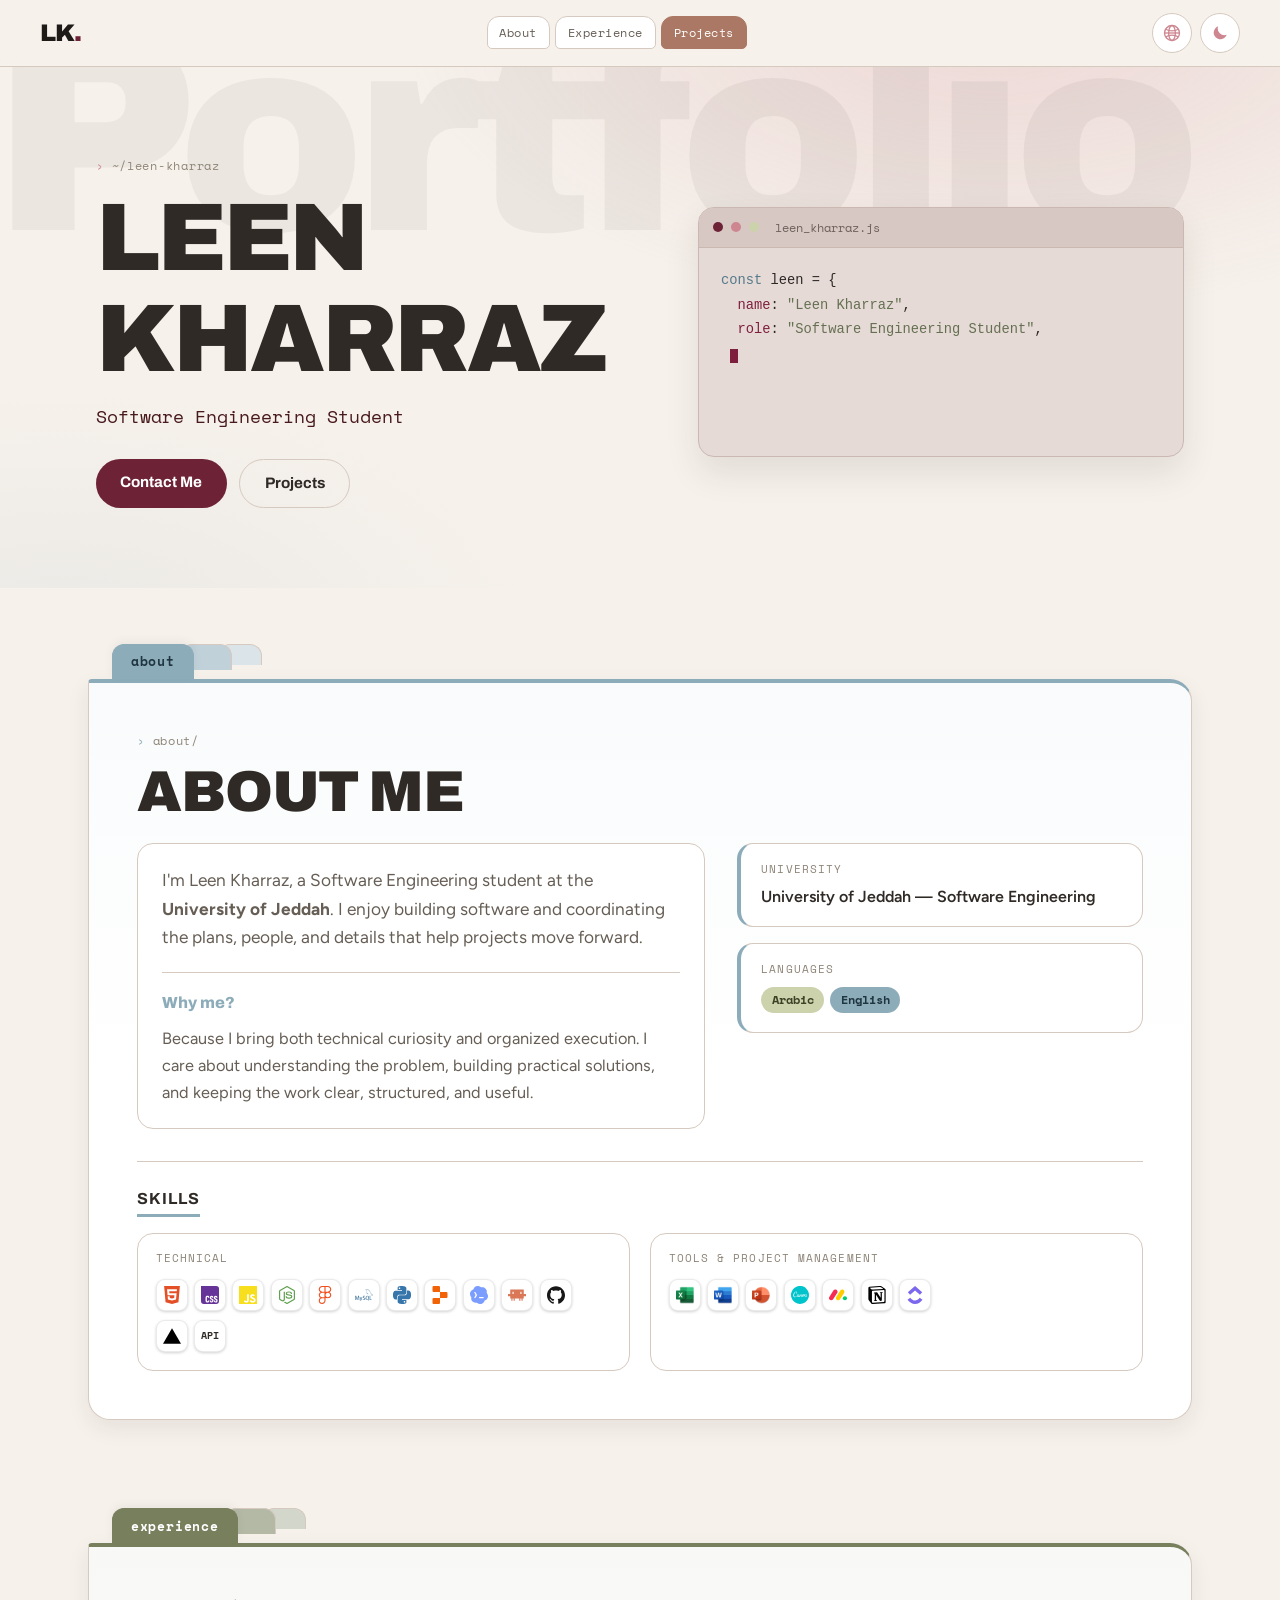
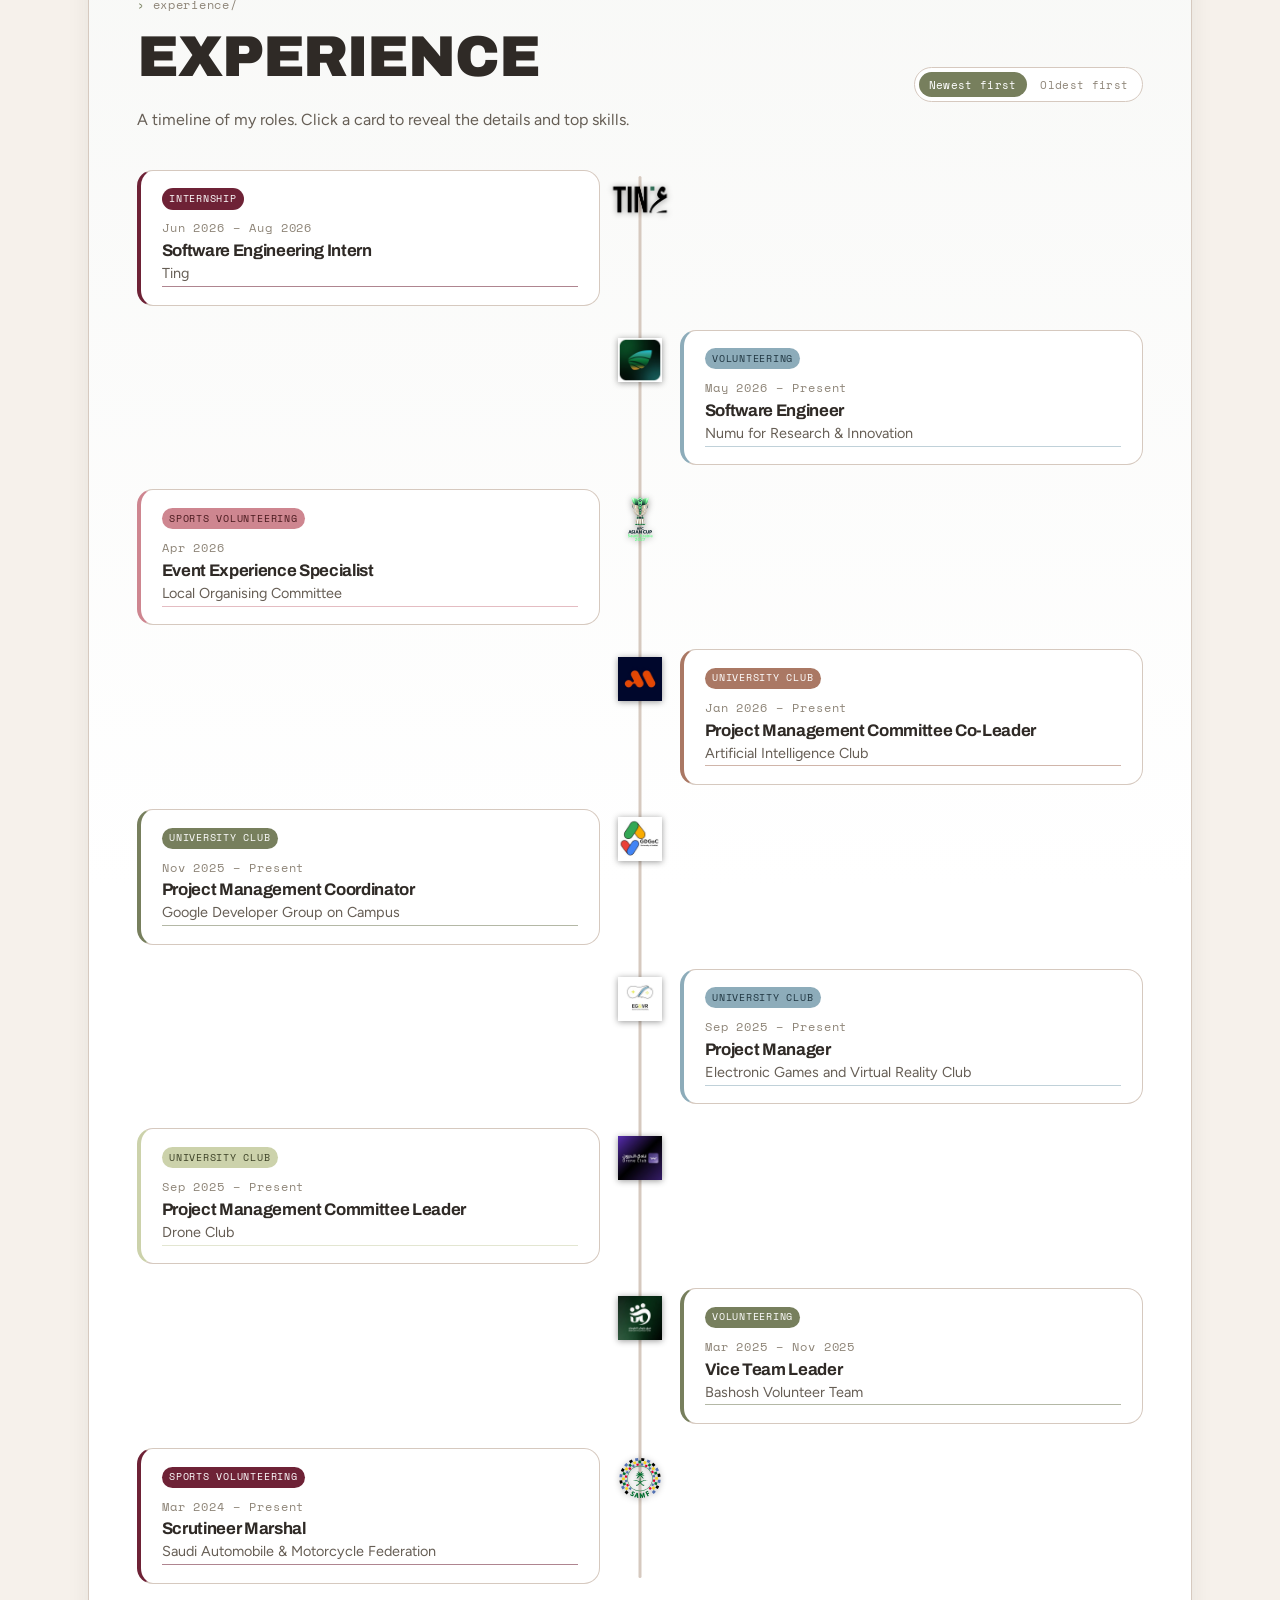
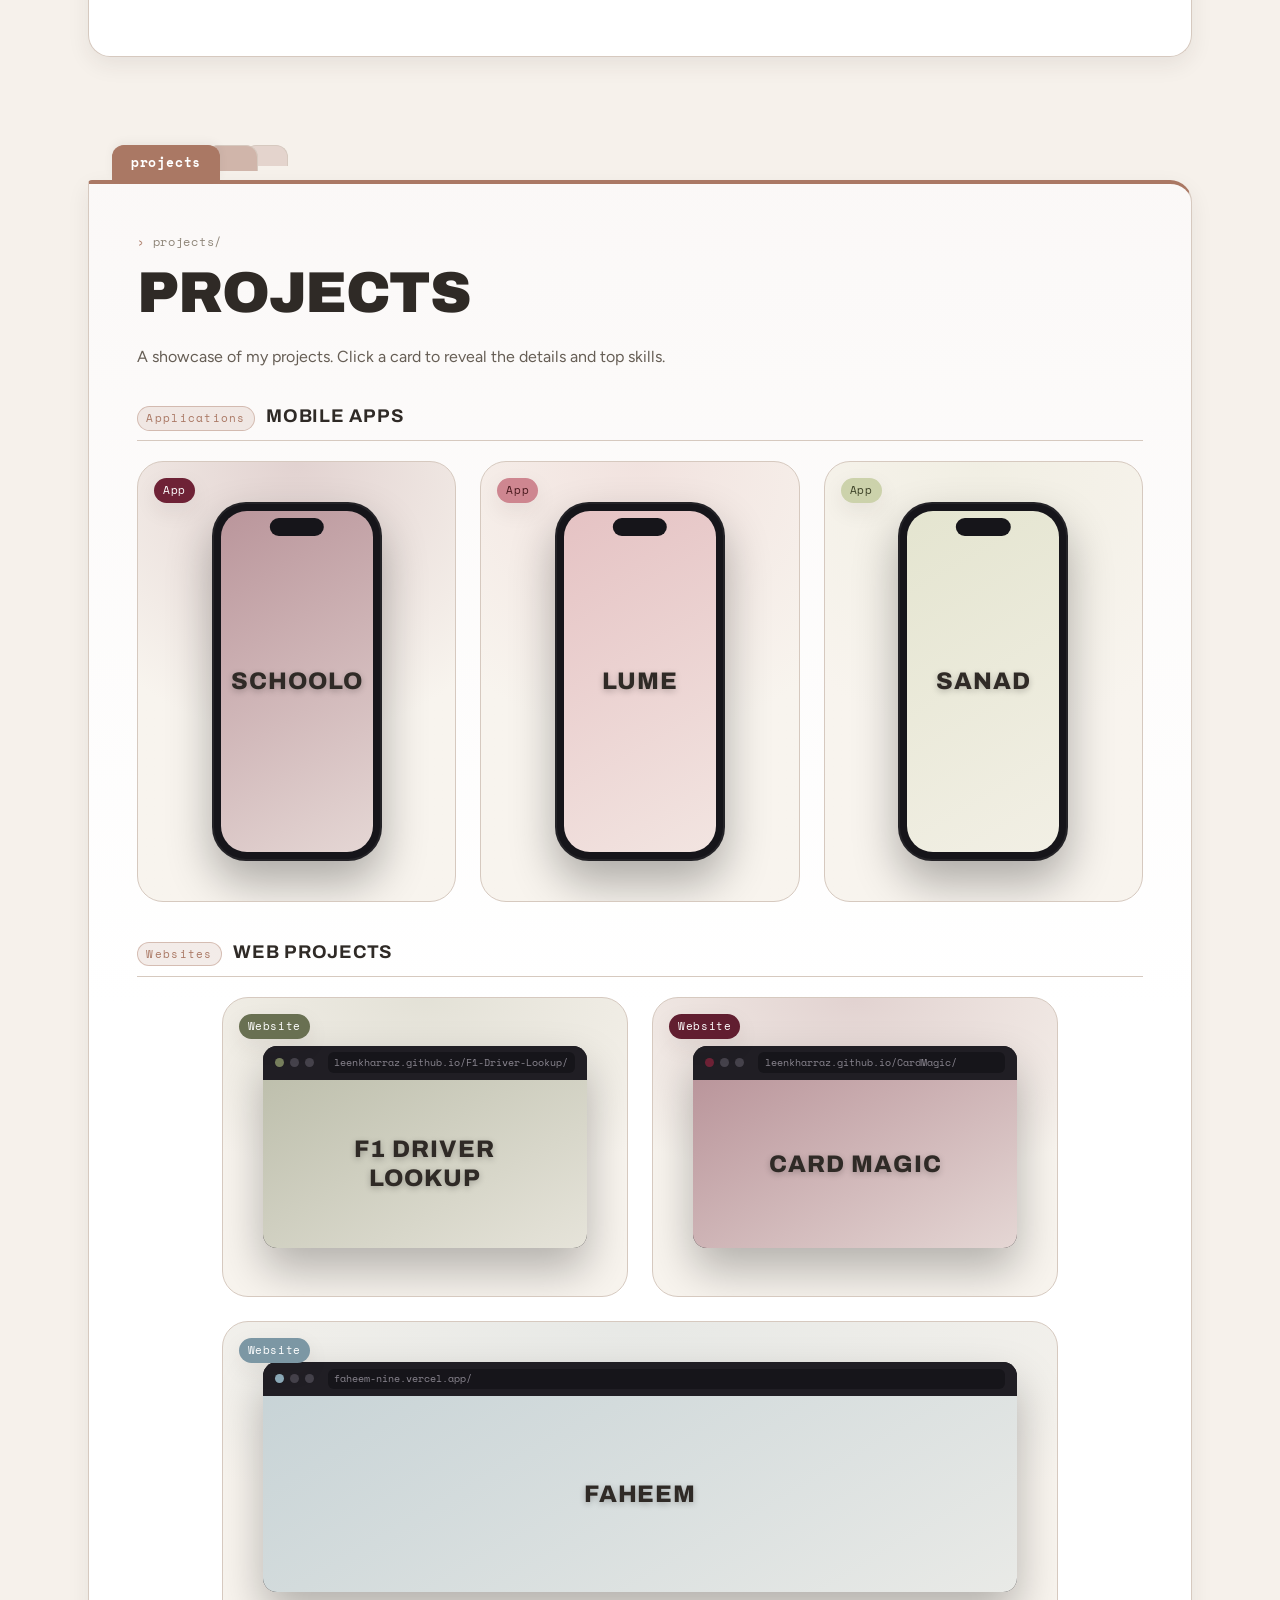
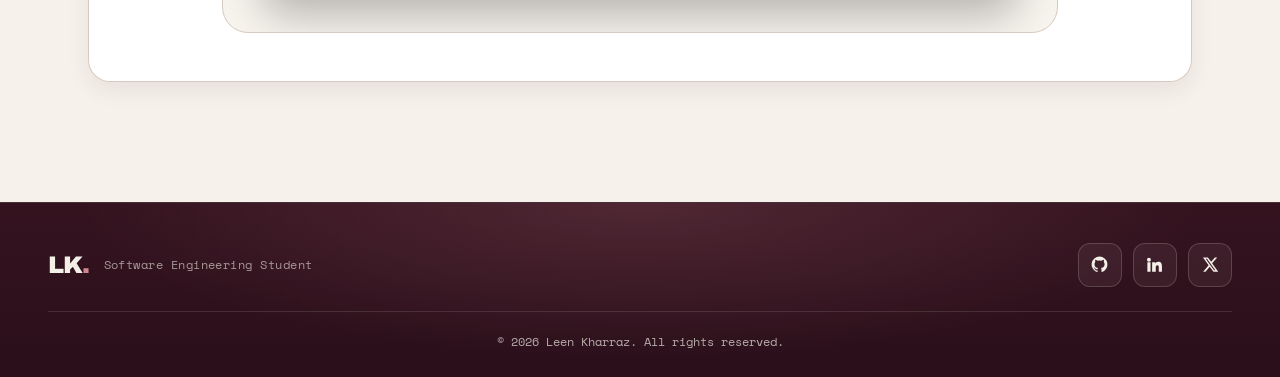
==== commit bf309d24: "Default theme to device prefers-color-scheme instead of forcing dark Language default was already co" ====
--- a/index.html
+++ b/index.html
@@ -5,6 +5,28 @@
   <meta name="viewport" content="width=device-width, initial-scale=1.0">
   <meta name="description" content="Leen Kharraz — Software Engineering Student. Portfolio: experience timeline and projects." id="metaDescription">
   <title>Leen Kharraz — Software Engineering Student</title>
+
+  <!-- Sets data-theme before the stylesheet paints, so there's no flash of
+       the wrong theme. Priority: saved preference -> device
+       prefers-color-scheme -> dark. Kept as a tiny synchronous inline
+       script (not deferred to js/main.js) specifically because it must run
+       before first paint; js/main.js's own theme init just reads whatever
+       this already set (see there). data-theme="dark" on <html> above is
+       the no-JS fallback only. -->
+  <script>
+    (function () {
+      var theme = null;
+      try { theme = localStorage.getItem("theme"); } catch (e) {}
+      if (theme !== "light" && theme !== "dark") {
+        try {
+          theme = window.matchMedia("(prefers-color-scheme: dark)").matches ? "dark" : "light";
+        } catch (e) {
+          theme = "dark";
+        }
+      }
+      document.documentElement.setAttribute("data-theme", theme);
+    })();
+  </script>
 
   <link rel="preconnect" href="https://fonts.googleapis.com">
   <link rel="preconnect" href="https://fonts.gstatic.com" crossorigin>
--- a/css/style.css
+++ b/css/style.css
@@ -698,6 +698,13 @@
   transform: translateY(-2px);
   box-shadow: 0 8px 20px rgba(0, 0, 0, 0.08);
 }
+/* Mobile (below the 2-column breakpoint, both languages): the icon rows
+   wrap left-heavy by default since flex's initial justify-content is
+   flex-start. Centering keeps rows balanced regardless of how many
+   icons land on the last, partially-filled row. */
+@media (max-width: 639.98px) {
+  .skills-mini__pills { justify-content: center; }
+}
 
 
 /* ============================================================
@@ -755,6 +762,56 @@
 .tl-item--apricot .tl-dot { background: var(--apricot); }
 .tl-item--mocha   .tl-dot { background: var(--mocha); }
 .tl-item--sage    .tl-dot { background: var(--sage); }
+/* Every item gets one of the six accent fills above regardless of
+   whether its node is a logo — needed for the plain color dots, but a
+   logo node has no fill of its own (see .tl-dot--logo below): the
+   accent color must not show through behind it. .tl-item
+   .tl-dot.tl-dot--logo (3 classes) reliably outweighs the 2-class
+   accent rules above, regardless of source order. */
+.tl-item .tl-dot.tl-dot--logo { background: none; }
+
+/* Organization logo — replaces the plain colored center of .tl-dot
+   for any org with a real logo in ORG_LOGOS (see renderExperience in
+   js/main.js). The logo IS the marker: no circle, no square frame, no
+   background — .tl-dot's own border/border-radius/box-shadow (all
+   set only on the bare selector, so a same-specificity override here
+   is needed) are explicitly cleared, since .tl-dot--logo only shares
+   the base .tl-dot rule's *positioning* machinery, not its "plain dot"
+   appearance.
+
+   Sized by height only (width: auto) so each logo keeps its own
+   aspect ratio instead of being squeezed into an identical square —
+   a wide wordmark renders wide, a compact mark stays compact. Because
+   the box's own width is now content-dependent, it can't be centered
+   with a fixed left offset the way the plain dot is; instead `left`
+   targets the exact x-position of the timeline line and
+   `transform: translateX(-50%)` centers the (auto-width) box on that
+   point regardless of how wide it ends up. That target point is the
+   same language-independent physical spot the plain dot centers on —
+   only which orgs get a logo differs, never which side they render
+   on. Omitted entirely for an org with no real logo; never a
+   placeholder image. */
+.tl-dot--logo {
+  width: auto;
+  height: 36px;
+  left: -22.5px;
+  top: 0.7rem;
+  transform: translateX(-50%);
+  border: none;
+  border-radius: 0;
+  box-shadow: none;
+  z-index: 3;
+}
+.tl-dot--logo img {
+  display: block;
+  height: 100%;
+  width: auto;
+  max-width: 64px;
+  object-fit: contain;
+  /* Very subtle lift off the page background — not a shape behind
+     the logo, just enough to keep it visually separated. */
+  filter: drop-shadow(0 1px 3px rgba(0, 0, 0, 0.4));
+}
 
 .tl-card {
   background: var(--card);
@@ -839,6 +896,21 @@
   margin-bottom: 0.4rem;
 }
 .tl-card__skills-pills { display: flex; flex-wrap: wrap; gap: 0.25rem; }
+/* Mobile: a long skill name can be wider than the card itself, and
+   .tl-card's overflow:hidden would silently clip a nowrap pill instead
+   of shrinking it — so this lets a single pill wrap its own text
+   rather than overflow, and centers the whole group so a
+   partially-filled last row doesn't read left-heavy. Same rule for
+   both languages; Arabic pill text still reads RTL via inheritance. */
+@media (max-width: 639.98px) {
+  .tl-card__skills { text-align: center; }
+  .tl-card__skills-pills { justify-content: center; }
+  .tl-card__skills-pills .pill {
+    max-width: 100%;
+    white-space: normal;
+    word-break: break-word;
+  }
+}
 /* soft skill pill tinted with the card accent (in-family, readable both modes) */
 .pill--soft {
   background: color-mix(in srgb, var(--ca, var(--mocha)) 14%, transparent);
@@ -908,9 +980,26 @@
   .tl-item:nth-child(even) { margin-left: auto; }
   .tl-item:nth-child(odd)  .tl-dot { left: auto; right: calc(-2.5rem - 9px); }
   .tl-item:nth-child(even) .tl-dot { left: calc(-2.5rem - 9px); }
-}
-
-/* --- Small "Newest first / Oldest first" sort control --- */
+  /* Logo node is a little taller, and — since its width is auto,
+     content-dependent (see .tl-dot--logo above) — centers on the
+     spine via `left` + translateX(-50%) rather than a `right/left =
+     -(gap + radius)` offset sized to a fixed box: `left: 100% + gap`
+     places that center-point at the odd item's own right edge plus
+     the gap to the spine; `left: -gap` places it the gap's width to
+     the left of the even item's own left edge. Works for any logo
+     width without knowing it in advance. */
+  .tl-dot--logo { height: 44px; top: 0.5rem; }
+  .tl-item:nth-child(odd)  .tl-dot--logo { right: auto; left: calc(100% + 2.5rem); }
+  .tl-item:nth-child(even) .tl-dot--logo { left: calc(-2.5rem); }
+}
+
+/* --- Small "Newest first / Oldest first" sort control ---
+   Unlike the timeline itself, .exp-head has no "physical side" meaning
+   to preserve — it's just a title + a sort control — so in Arabic it's
+   left to inherit direction:rtl naturally (same mechanism as the plain
+   Projects header) rather than being pinned ltr and patched back. That
+   flips which flex item sits on which side, moving the title to the
+   physical right without any text-align hack. */
 .exp-head {
   display: flex;
   flex-wrap: wrap;
@@ -1924,7 +2013,6 @@
 :root[dir="rtl"] .hero__cta,
 :root[dir="rtl"] .about__grid,
 :root[dir="rtl"] .skills-mini,
-:root[dir="rtl"] .exp-head,
 :root[dir="rtl"] .exp-sort,
 :root[dir="rtl"] .race-strip__list,
 :root[dir="rtl"] .race-detail__card,
@@ -1938,7 +2026,6 @@
   direction: ltr;
 }
 :root[dir="rtl"] .tab,
-:root[dir="rtl"] .exp-head__title,
 :root[dir="rtl"] .exp-sort__btn,
 :root[dir="rtl"] .showcase__group-kicker,
 :root[dir="rtl"] .showcase__group-title,
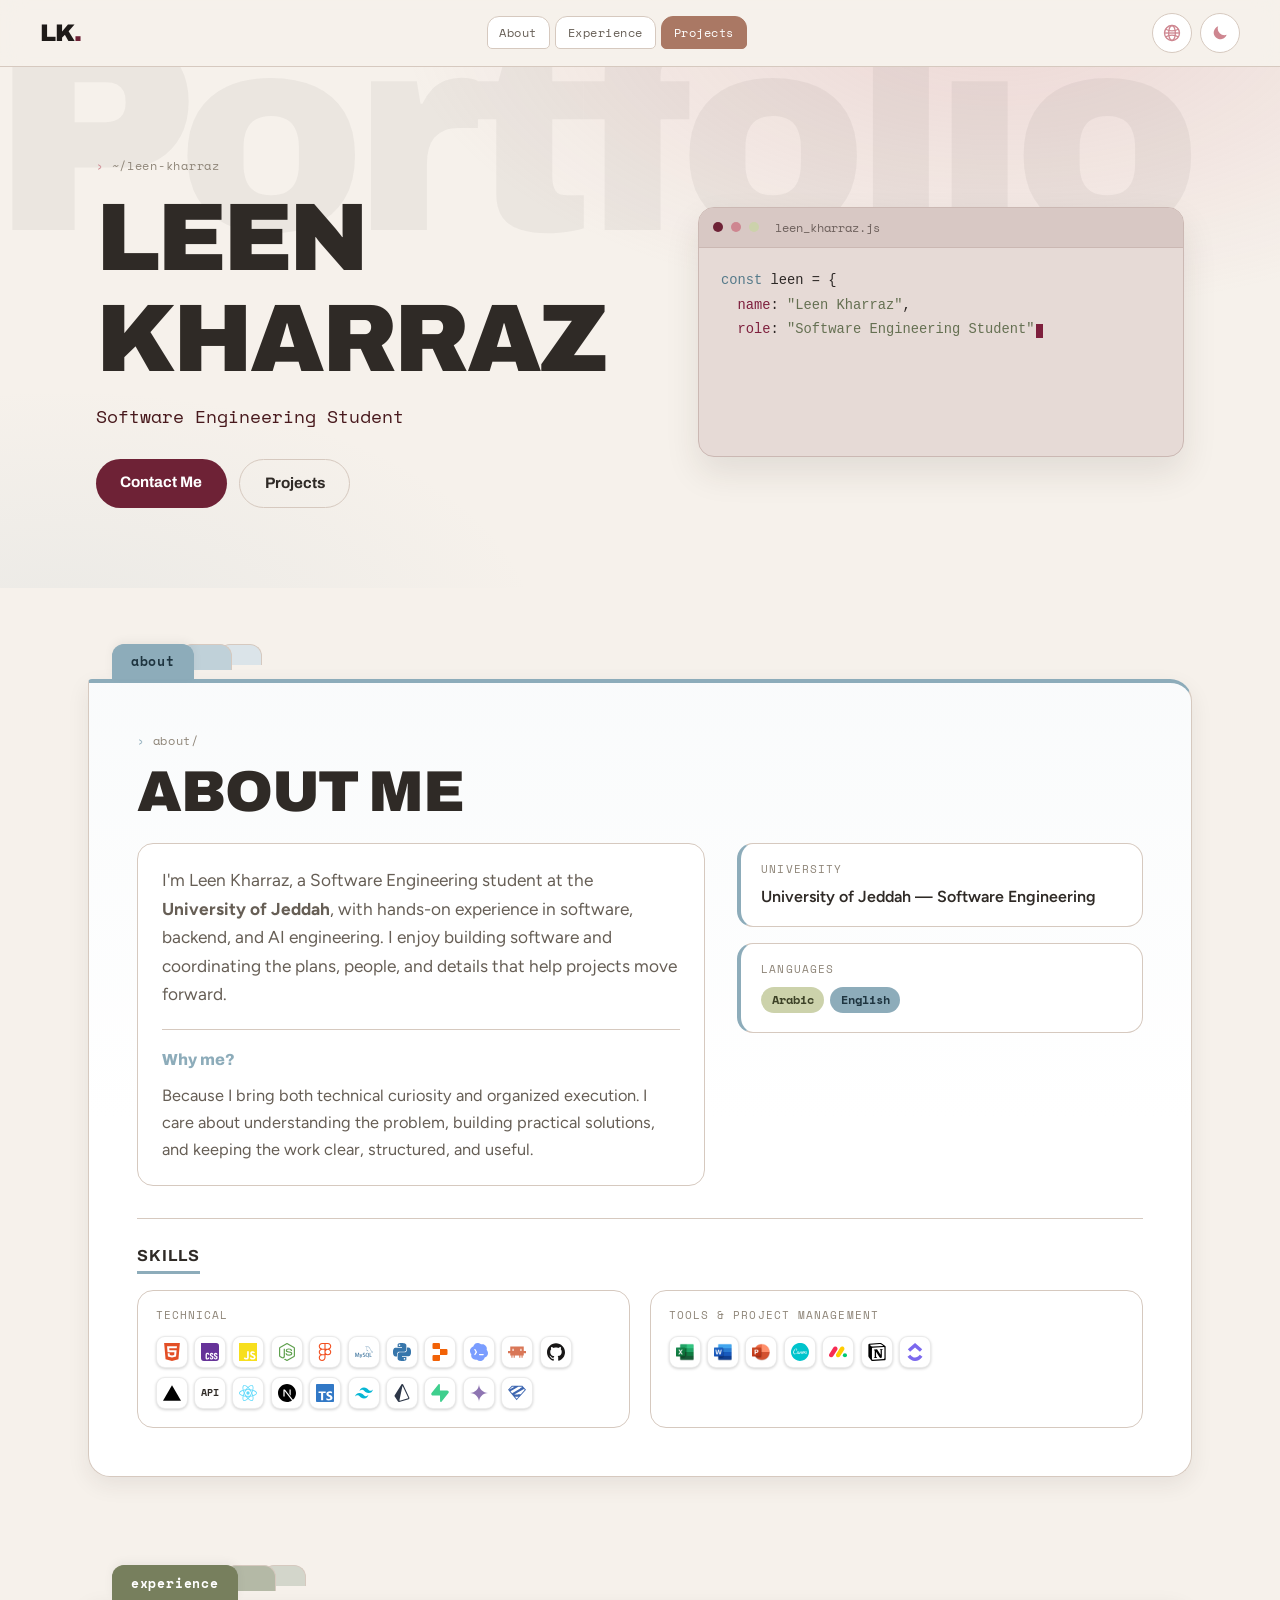
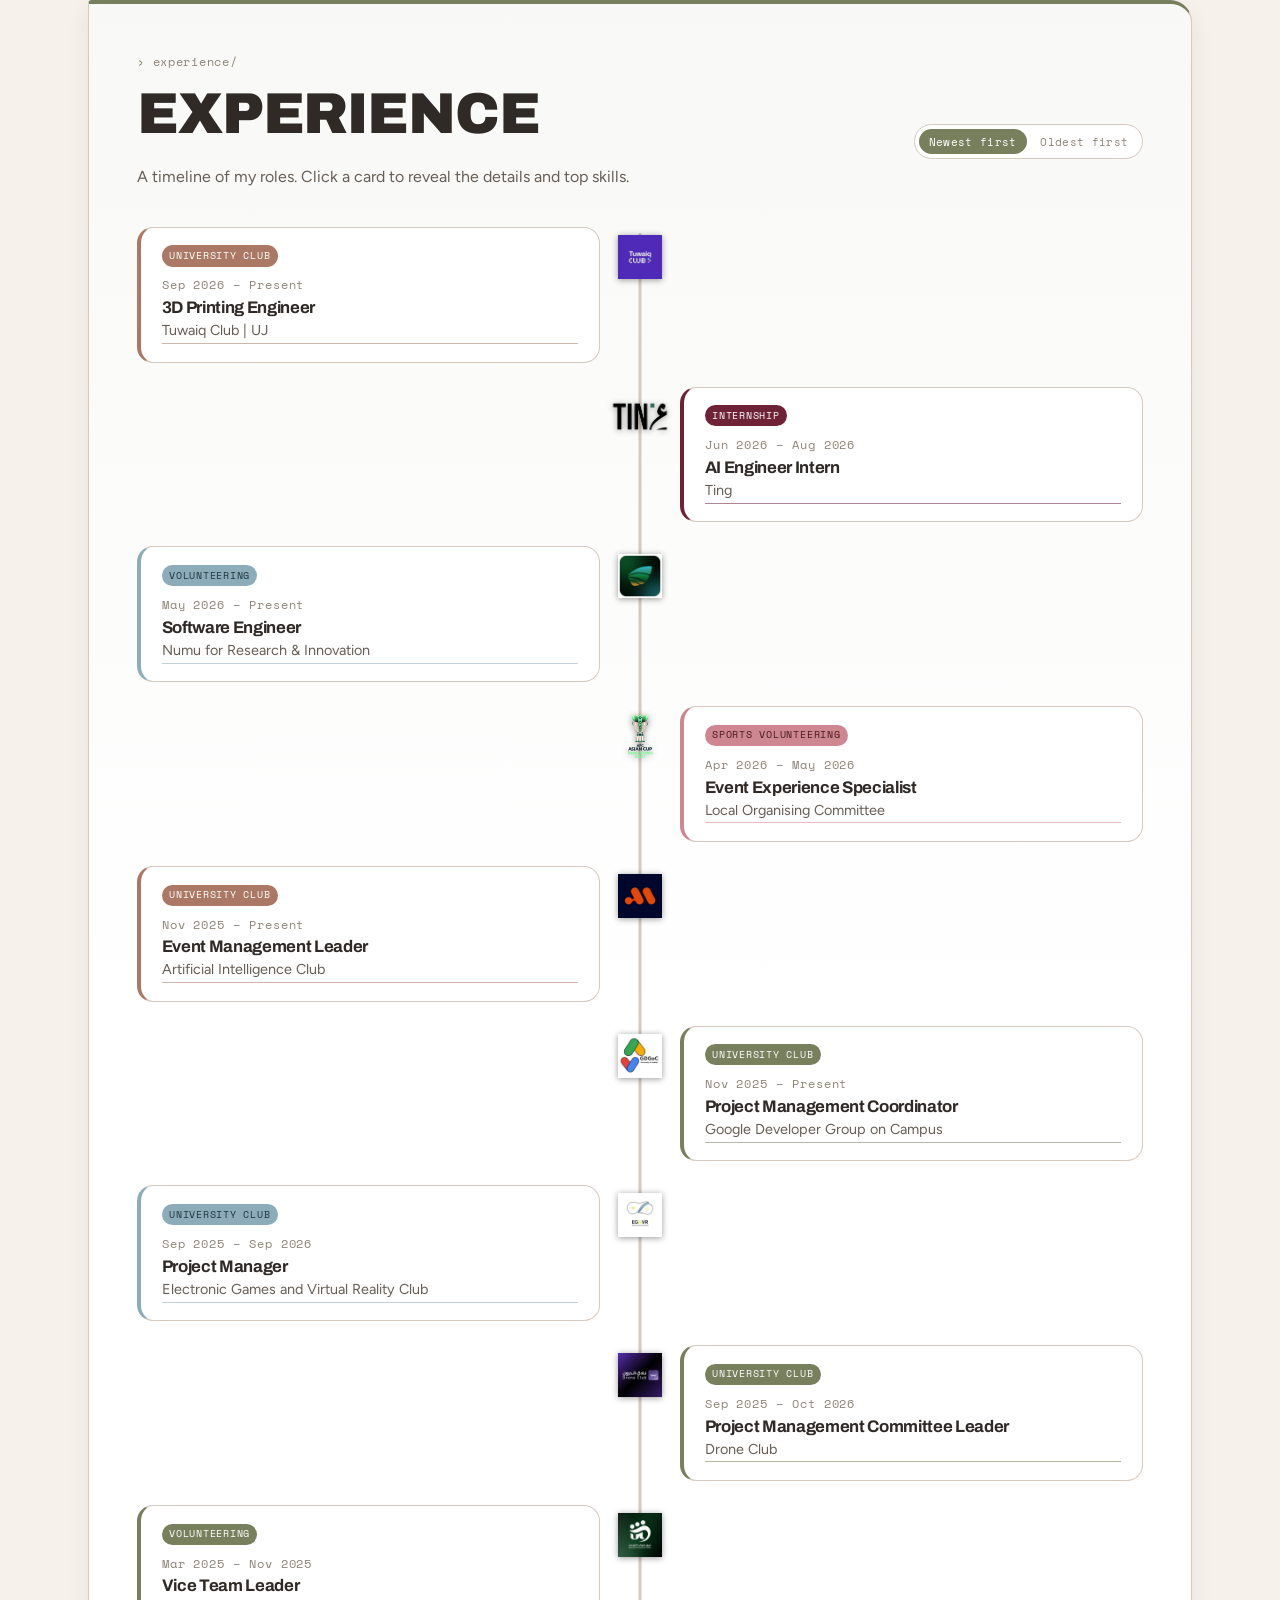
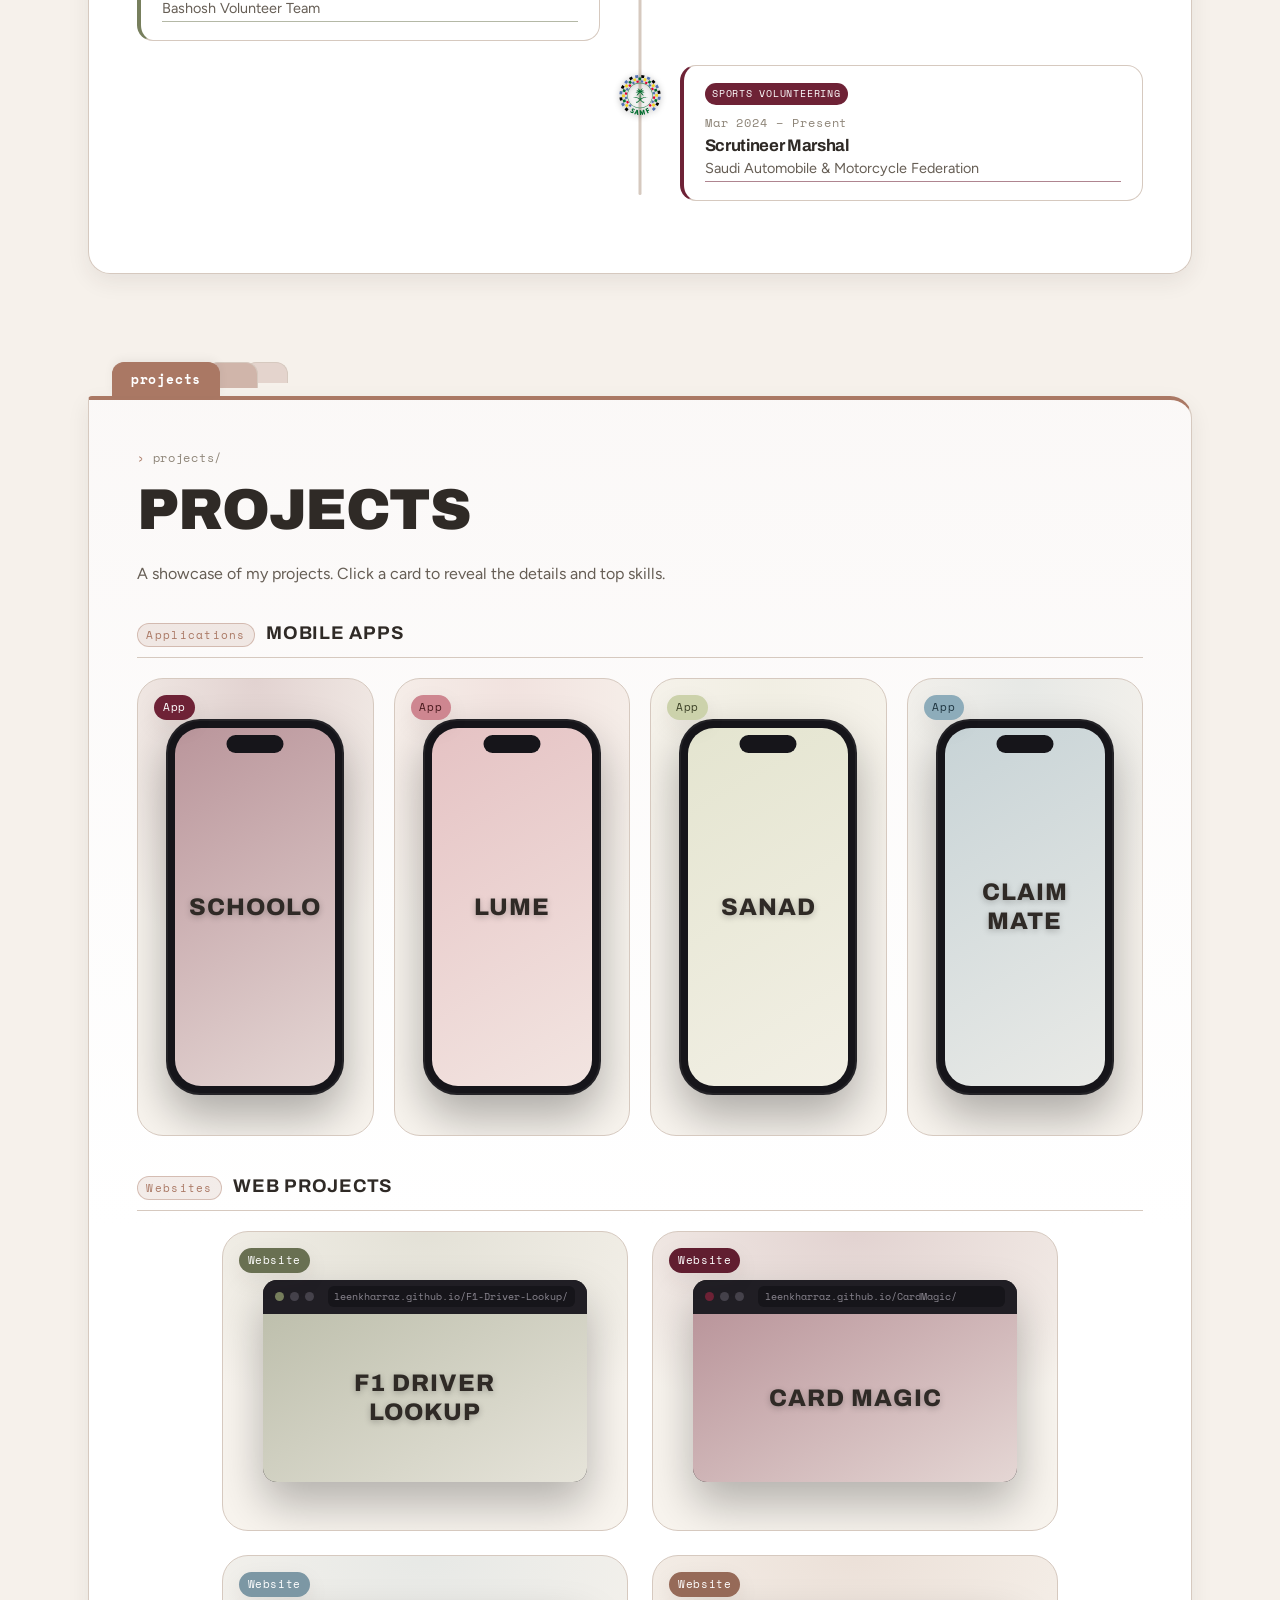
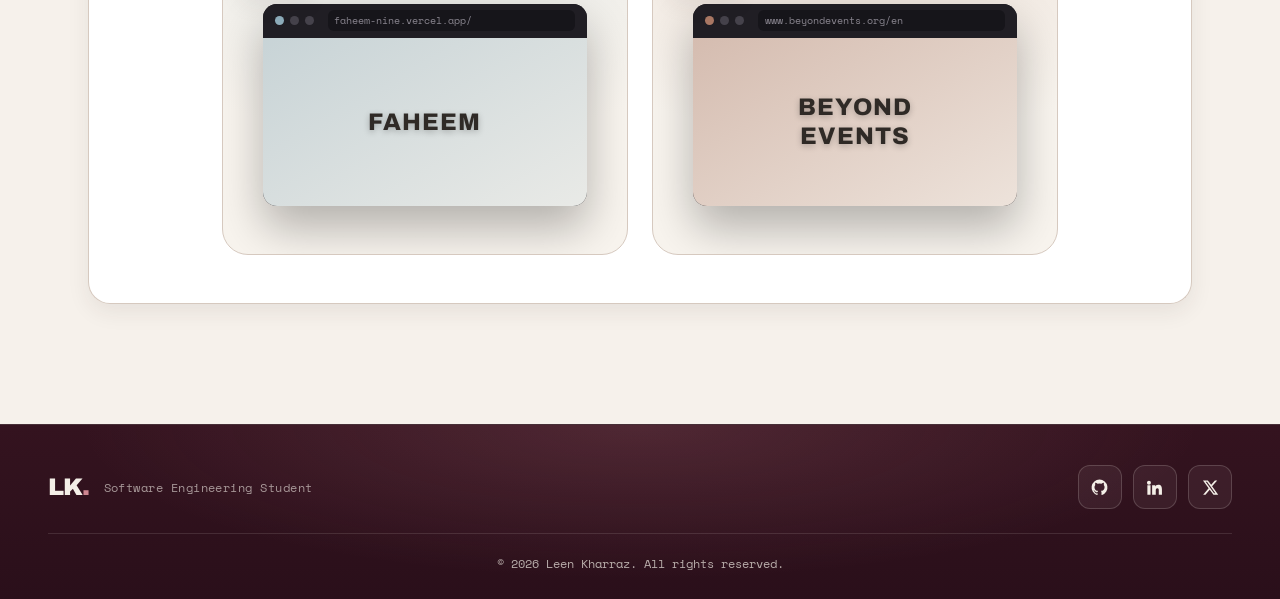
==== commit 0c29dcd9: "Update projects, experience and race timeline; add project PDFs Projects - Add Claim Mate (4th appli" ====
--- a/index.html
+++ b/index.html
@@ -126,7 +126,8 @@
         <div class="about__grid">
           <div class="contentbox about__bio-box">
             <p class="about__bio" id="aboutBio">
-              I'm Leen Kharraz, a Software Engineering student at the <strong>University of Jeddah</strong>.
+              I'm Leen Kharraz, a Software Engineering student at the <strong>University of Jeddah</strong>,
+              with hands-on experience in software, backend, and AI engineering.
               I enjoy building software and coordinating the plans, people, and details that
               help projects move forward.
             </p>
--- a/css/style.css
+++ b/css/style.css
@@ -205,7 +205,7 @@
 }
 /* Accent-matched CTA — used where a button should follow its own card's
    accent (--a/--a-ink) instead of the site-wide apricot, e.g. project
-   "Visit Site" buttons, so each project's button matches its own theme. */
+   "View Website" / "View Project" buttons, so each project's button matches its own theme. */
 .btn--accent { background: var(--a, var(--apricot)); color: var(--a-ink, var(--on-apricot)); }
 .btn--accent:hover { transform: translateY(-2px); box-shadow: 0 8px 26px color-mix(in srgb, var(--a, var(--apricot)) 35%, transparent); }
 .btn--ghost { border: 1.5px solid var(--border); color: var(--text); }
@@ -812,7 +812,6 @@
      the logo, just enough to keep it visually separated. */
   filter: drop-shadow(0 1px 3px rgba(0, 0, 0, 0.4));
 }
-
 .tl-card {
   background: var(--card);
   border: 1px solid var(--border);
@@ -846,6 +845,13 @@
 .tl-item--apricot { --ca: var(--apricot); --ca-ink: var(--on-apricot); }
 .tl-item--mocha   { --ca: var(--mocha);   --ca-ink: #fff; }
 .tl-item--sage    { --ca: var(--sage);    --ca-ink: var(--on-sage); }
+/* Per-entry LIGHT-MODE accent override (EXPERIENCE `lightAccent`, e.g.
+   Drone Club → olive, matching the GDG on Campus card). Swaps only that
+   card's accent variables + left border while data-theme="light";
+   dark mode and the global tokens (--sage etc.) are untouched.
+   (0,2,0)/(0,3,0) outrank .tl-item--sage / .tl-item--sage .tl-card. */
+[data-theme="light"] .tl-item--light-olive { --ca: var(--olive); --ca-ink: #fff; }
+[data-theme="light"] .tl-item--light-olive .tl-card { border-left-color: var(--olive); }
 
 .tl-card__tags { display: flex; flex-wrap: wrap; gap: 0.35rem; margin-bottom: 0.55rem; }
 .tl-card__badge {
@@ -964,6 +970,22 @@
   background: var(--ca, var(--mocha));
 }
 .mini-steps__item:last-child { color: var(--text); font-weight: 600; }
+
+/* Named projects inside an expanded experience card (e.g. Tuwaiq
+   Club | UJ's 3D designs) — readable text items with an accent rule
+   on the logical start edge, so it mirrors naturally in Arabic. */
+.tl-card__projects { margin-bottom: 0.9rem; }
+.tl-card__projects-list { display: grid; gap: 0.55rem; list-style: none; margin: 0; padding: 0; }
+.tl-card__project {
+  display: grid;
+  gap: 0.15rem;
+  padding-inline-start: 0.75rem;
+  border-inline-start: 2px solid color-mix(in srgb, var(--ca, var(--mocha)) 55%, transparent);
+  font-size: 0.85rem;
+  line-height: 1.45;
+}
+.tl-card__project-name { color: var(--text); font-weight: 600; }
+.tl-card__project-desc { color: var(--text-2); }
 
 /* Desktop alternating timeline: odd items sit physically LEFT, even
    items physically RIGHT, dots facing the center spine — identical in
@@ -1348,48 +1370,52 @@
   grid-template-columns: minmax(0, 1fr);
 }
 
-/* ===== Websites (.showcase__grid--sites) — unchanged: 2 cards side
-   by side, with the featured 3rd card (.device-card--wide, set via
-   p.wide on FAHEEM) spanning both columns on its own row underneath.
-   Applications intentionally uses a different pattern below — this
-   block must stay scoped to --sites only so it never affects
+/* ===== Websites (.showcase__grid--sites) — 4 equal cards in a
+   regular 2 × 2 grid (F1 Driver Lookup, Card Magic / FAHEEM, Beyond
+   Events, in DOM order); one per row below 640px. No card spans
+   both columns. Scoped to --sites only so it never affects
    Applications. ===== */
 @media (min-width: 640px) {
   /* margin-inline: auto centers the capped-width grid within the full
-     panel width instead of it hugging the start edge — same fix,
-     same visual result, in both languages, since centering is
-     symmetric regardless of direction. */
+     panel width instead of it hugging the start edge — same visual
+     result in both languages, since centering is symmetric. */
   .showcase__grid--sites { grid-template-columns: repeat(2, minmax(0, 1fr)); max-width: 920px; margin-inline: auto; }
-  .showcase__grid--sites .device-card--wide { grid-column: 1 / -1; }
-  /* The wide card's browser mockup gets an explicit height (instead of
-     its usual 16:10 aspect-ratio) so spanning the full row width
-     doesn't also make it taller. */
-  .showcase__grid--sites .device-card--wide .browser { max-width: 760px; height: 230px; }
-}
-
-/* ===== Applications (.showcase__grid--apps) — all 3 cards (Schoolo,
-   Lume, SANAD) sit beside each other whenever there's room; no
-   .device-card--wide/featured treatment here, every card is
-   equal-sized. Two bands, each sized with minmax so cards never get
-   fixed pixel widths:
-     - 640–899px (tablet, where 3 real device cards get cramped):
-       2 columns, with the 3rd/last card centered on its own row
-       instead of stranded in column 1 with dead space beside it.
-     - ≥900px (laptop and up, including 1024/1280/1366/1440/1920):
-       3 columns — comfortably fits three ~240px+ cards at every one
-       of those widths without ballooning, since the outer .section
-       already caps overall width at --content-max (1200px). ===== */
-@media (min-width: 640px) and (max-width: 899.98px) {
-  .showcase__grid--apps { grid-template-columns: repeat(2, minmax(200px, 1fr)); }
-  .showcase__grid--apps .device-card:last-child {
-    grid-column: 1 / -1;
-    justify-self: center;
-    width: 100%;
-    max-width: calc(50% - 0.75rem);
-  }
-}
-@media (min-width: 900px) {
-  .showcase__grid--apps { grid-template-columns: repeat(3, minmax(240px, 1fr)); }
+}
+
+/* ===== Applications (.showcase__grid--apps) — 4 equal phone cards
+   (Schoolo, Lume, SANAD, Claim Mate). minmax(0, 1fr) everywhere so a
+   column can never be forced wider than the panel:
+     - < 1200px (phones + tablets): 2 × 2
+     - ≥ 1200px:                    all 4 side by side in one row
+   Nothing is scaled with transform — the frame, padding and overlay
+   layout are resized instead, so text stays at its normal size. ===== */
+.showcase__grid--apps { grid-template-columns: repeat(2, minmax(0, 1fr)); }
+
+/* Phones: two ~140px columns. The stage, phone frame and badge shrink
+   to fit; the revealed details stack label-over-value (instead of the
+   side-by-side meta grid) so icons, role and hackathon get the full
+   card width, and keep scrolling vertically when the content is long. */
+@media (max-width: 639.98px) {
+  .showcase__grid--apps { gap: 0.75rem; }
+  .showcase__grid--apps .device-stage { padding: 2.2rem 0.6rem 0.9rem; min-height: 0; }
+  .showcase__grid--apps .device-badge { left: 0.55rem; top: 0.55rem; font-size: 0.6rem; }
+  .showcase__grid--apps .iphone { width: min(150px, 100%); border-radius: 24px; padding: 6px; }
+  .showcase__grid--apps .iphone::before { top: 11px; height: 13px; }
+  .showcase__grid--apps .iphone .device-screen { border-radius: 18px; }
+  .showcase__grid--apps .project-screen__label { font-size: 0.85rem; }
+  .showcase__grid--apps .device-overlay { padding: 0.85rem 0.75rem; gap: 0.4rem; }
+  .showcase__grid--apps .device-overlay__meta { grid-template-columns: minmax(0, 1fr); gap: 0.15rem; }
+  .showcase__grid--apps .device-overlay__meta .k:not(:first-child) { margin-top: 0.35rem; }
+  /* Buttons stack full-width so a label and its arrow stay together. */
+  .showcase__grid--apps .device-overlay__actions { flex-direction: column; align-self: stretch; gap: 0.45rem; }
+  .showcase__grid--apps .device-overlay__actions .btn { text-align: center; padding-inline: 0.7em; }
+}
+@media (min-width: 1200px) {
+  .showcase__grid--apps { grid-template-columns: repeat(4, minmax(0, 1fr)); gap: 1.25rem; }
+  /* Four-across cards are narrower, so the stage's side padding is
+     trimmed and the phone sizes to the card rather than a fixed floor. */
+  .showcase__grid--apps .device-stage { padding-inline: 1rem; }
+  .showcase__grid--apps .iphone { width: min(210px, 88%); }
 }
 
 /* --- The stage that holds a device, tinted with the section accent --- */
@@ -1563,6 +1589,9 @@
   flex-direction: column;
   justify-content: flex-start;
   overflow-y: auto;
+  /* Vertical scroll only: a hidden tech-icon tooltip (::after) near the
+     edge must not make the panel scroll sideways. */
+  overflow-x: hidden;
   -webkit-overflow-scrolling: touch;
   gap: 0.5rem;
   padding: clamp(1.2rem, 3vw, 1.8rem);
@@ -1592,7 +1621,10 @@
 .device-overlay__desc { font-size: 0.85rem; color: rgba(244,239,231,0.82); }
 .device-overlay__meta {
   display: grid;
-  grid-template-columns: auto 1fr;
+  /* minmax(0, 1fr) + wrapping pills: a long value (e.g. Claim Mate's
+     hackathon name) wraps inside narrow 4-across cards instead of
+     widening the column and clipping the tech icons and role text. */
+  grid-template-columns: auto minmax(0, 1fr);
   gap: 0.3rem 0.6rem;
   align-items: center;
   font-size: 0.8rem;
@@ -1607,8 +1639,32 @@
 }
 .device-overlay .btn { align-self: flex-start; margin-top: 0.3rem; }
 .device-overlay__actions { display: flex; flex-wrap: wrap; align-self: flex-start; gap: 0.6rem; margin-top: 0.3rem; }
-.device-overlay__actions .btn { margin-top: 0; }
-.device-tags { display: inline-flex; flex-wrap: wrap; align-items: center; gap: 0.2rem; }
+.device-overlay__actions .btn { margin-top: 0; max-width: 100%; overflow-wrap: anywhere; }
+/* The details panel is always a dark gradient (in BOTH themes), so
+   outline buttons there ("View Website", "View GitHub") must use the
+   panel's light ink — never the page's --text, which is dark (#2F2A26)
+   in light mode and made the label + arrow nearly invisible. The arrow
+   is text inside the same <a>, so it inherits this color.
+   Specificity (0,4,0 / 0,5,0) deliberately outranks the general
+   .btn--ghost rules (0,1,0 / 0,2,0) and any theme-scoped button rule,
+   regardless of source order. Values match the existing dark-mode look,
+   so dark mode is unchanged. */
+.device-card .device-overlay .btn.btn--ghost,
+.device-card .device-overlay .btn.btn--ghost:visited {
+  color: #F4EFE7;
+  background: transparent;
+  border-color: rgba(244, 239, 231, 0.45);
+}
+.device-card .device-overlay .btn.btn--ghost:hover,
+.device-card .device-overlay .btn.btn--ghost:focus-visible,
+.device-card .device-overlay .btn.btn--ghost:active {
+  color: var(--apricot);
+  background: transparent;
+  border-color: var(--apricot);
+}.device-tags { display: inline-flex; flex-wrap: wrap; align-items: center; gap: 0.2rem; min-width: 0; }
+/* 12px ≈ half a single-line pill's height, so one-line pills stay fully
+   rounded while a wrapped one becomes a rounded rectangle, not an oval. */
+.device-overlay__meta .pill { white-space: normal; max-width: 100%; line-height: 1.35; border-radius: 12px; }
 
 /* --- Technology/tool logo chip (see renderTagOrIcon in js/main.js) ---
    Small square, logo centered on a light chip so brand marks stay
@@ -1666,6 +1722,10 @@
   transition: opacity 0.2s ease, transform 0.2s ease;
   z-index: 20;
 }
+/* Inside a project's details panel the tooltip only exists while it's
+   shown — a hidden one beside an edge icon in a narrow 2-across card
+   would otherwise add invisible horizontal overflow to the panel. */
+.device-overlay .tech-icon:not(:hover):not(:focus-visible):not(:active)::after { content: none; }
 /* :active covers touch — a tap shows the tooltip too, not just hover. */
 .tech-icon:hover::after,
 .tech-icon:focus-visible::after,
